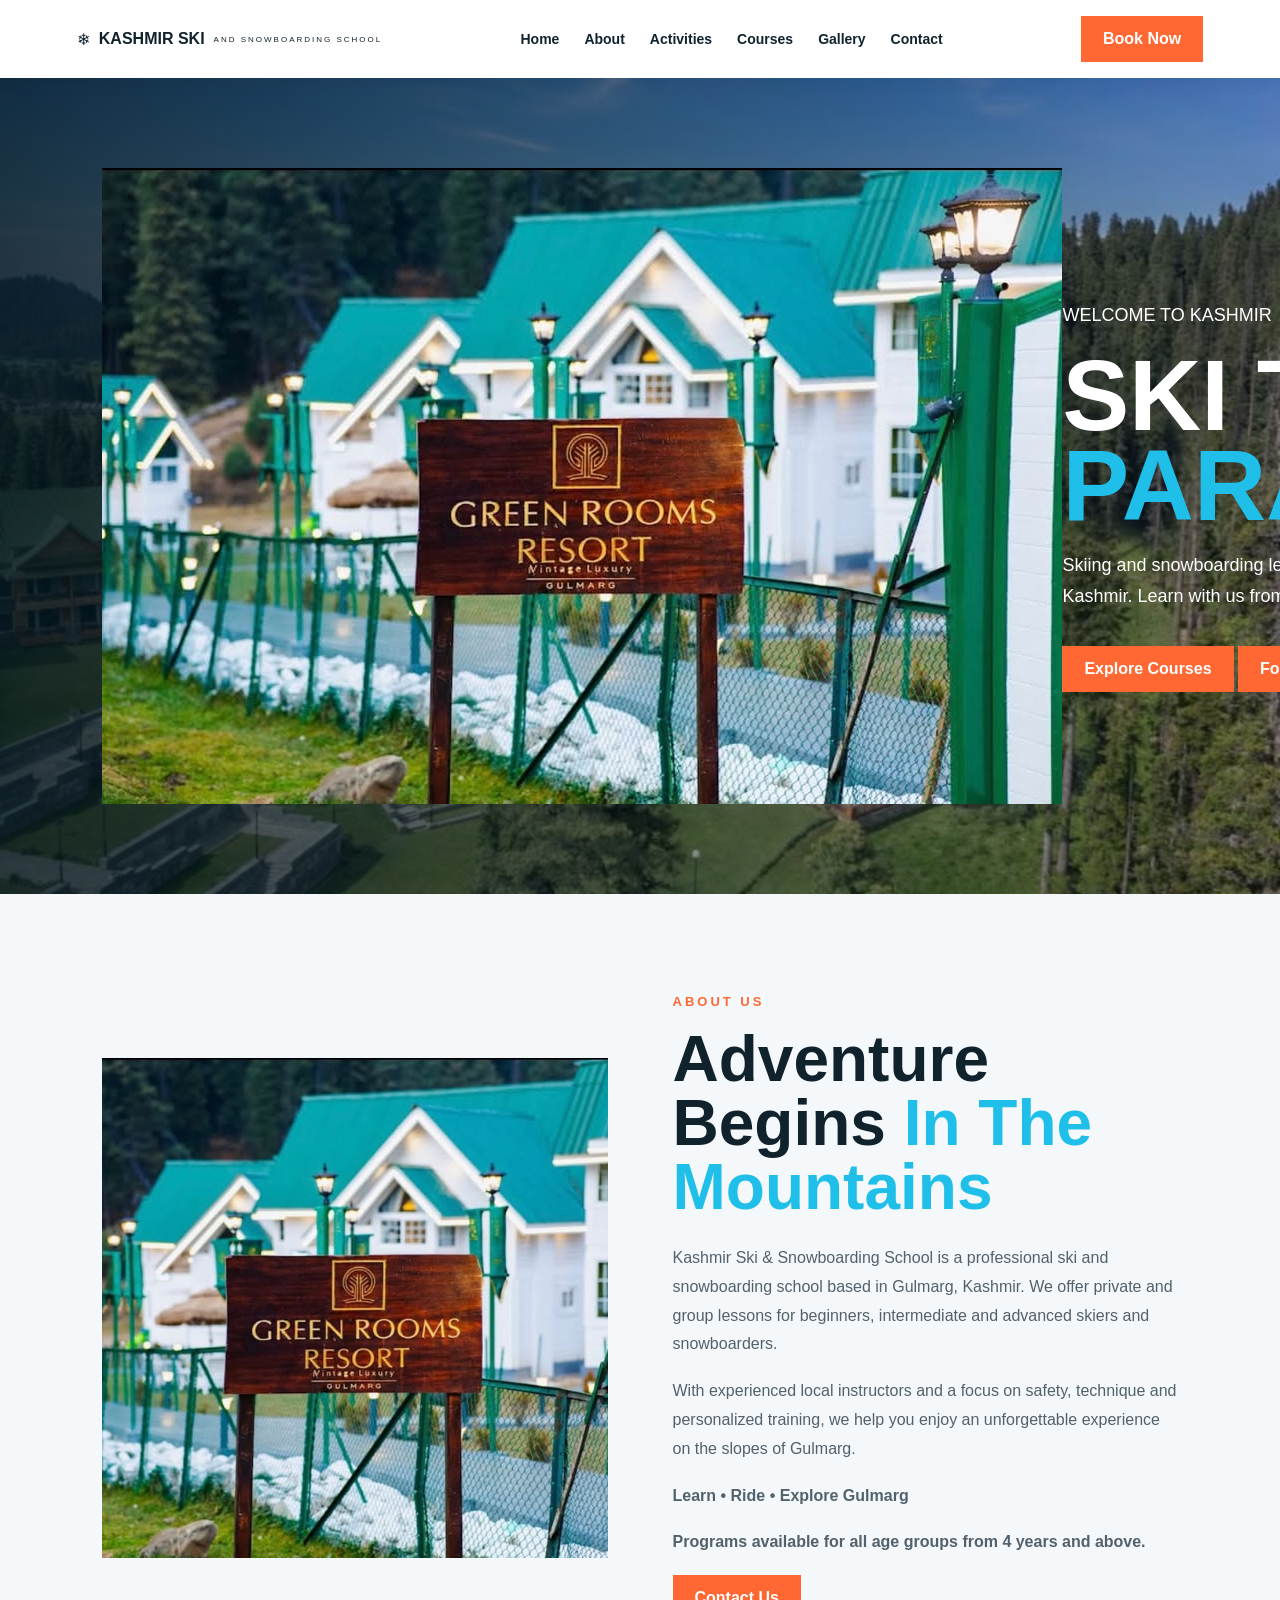
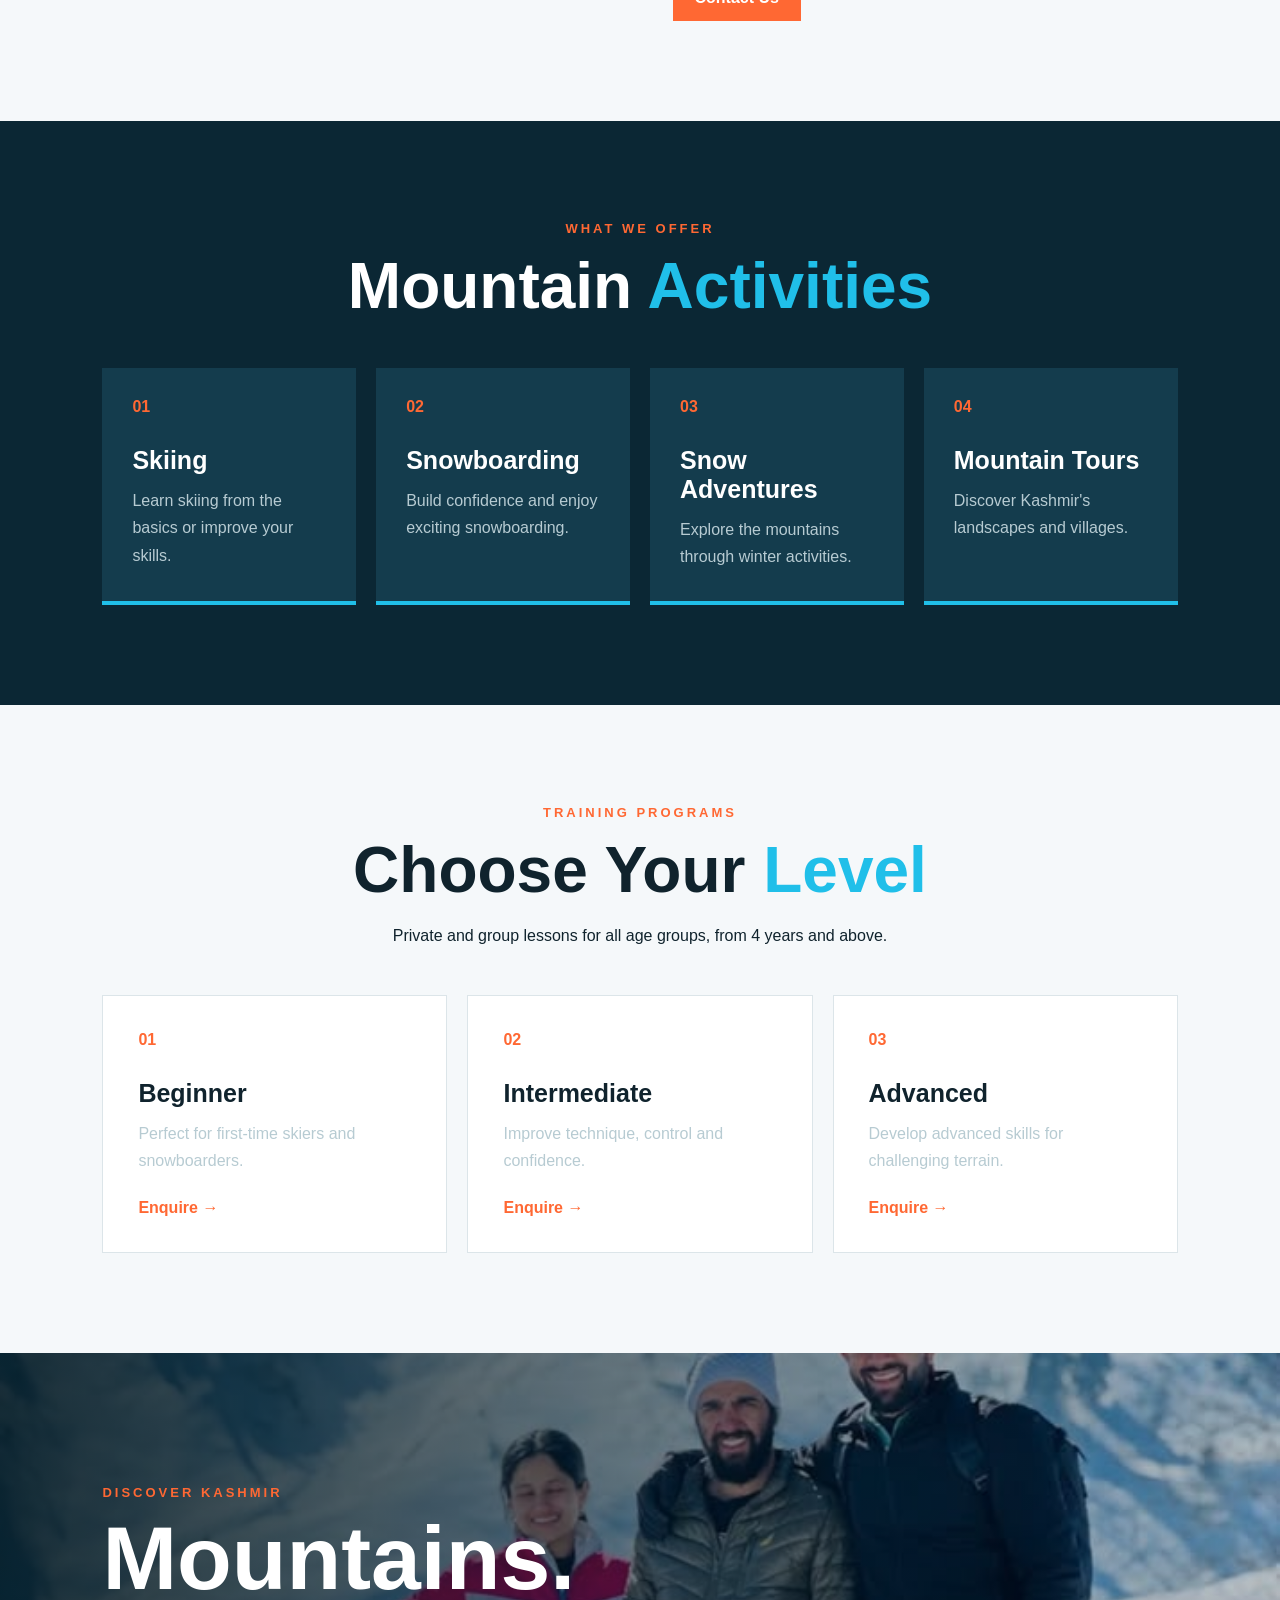
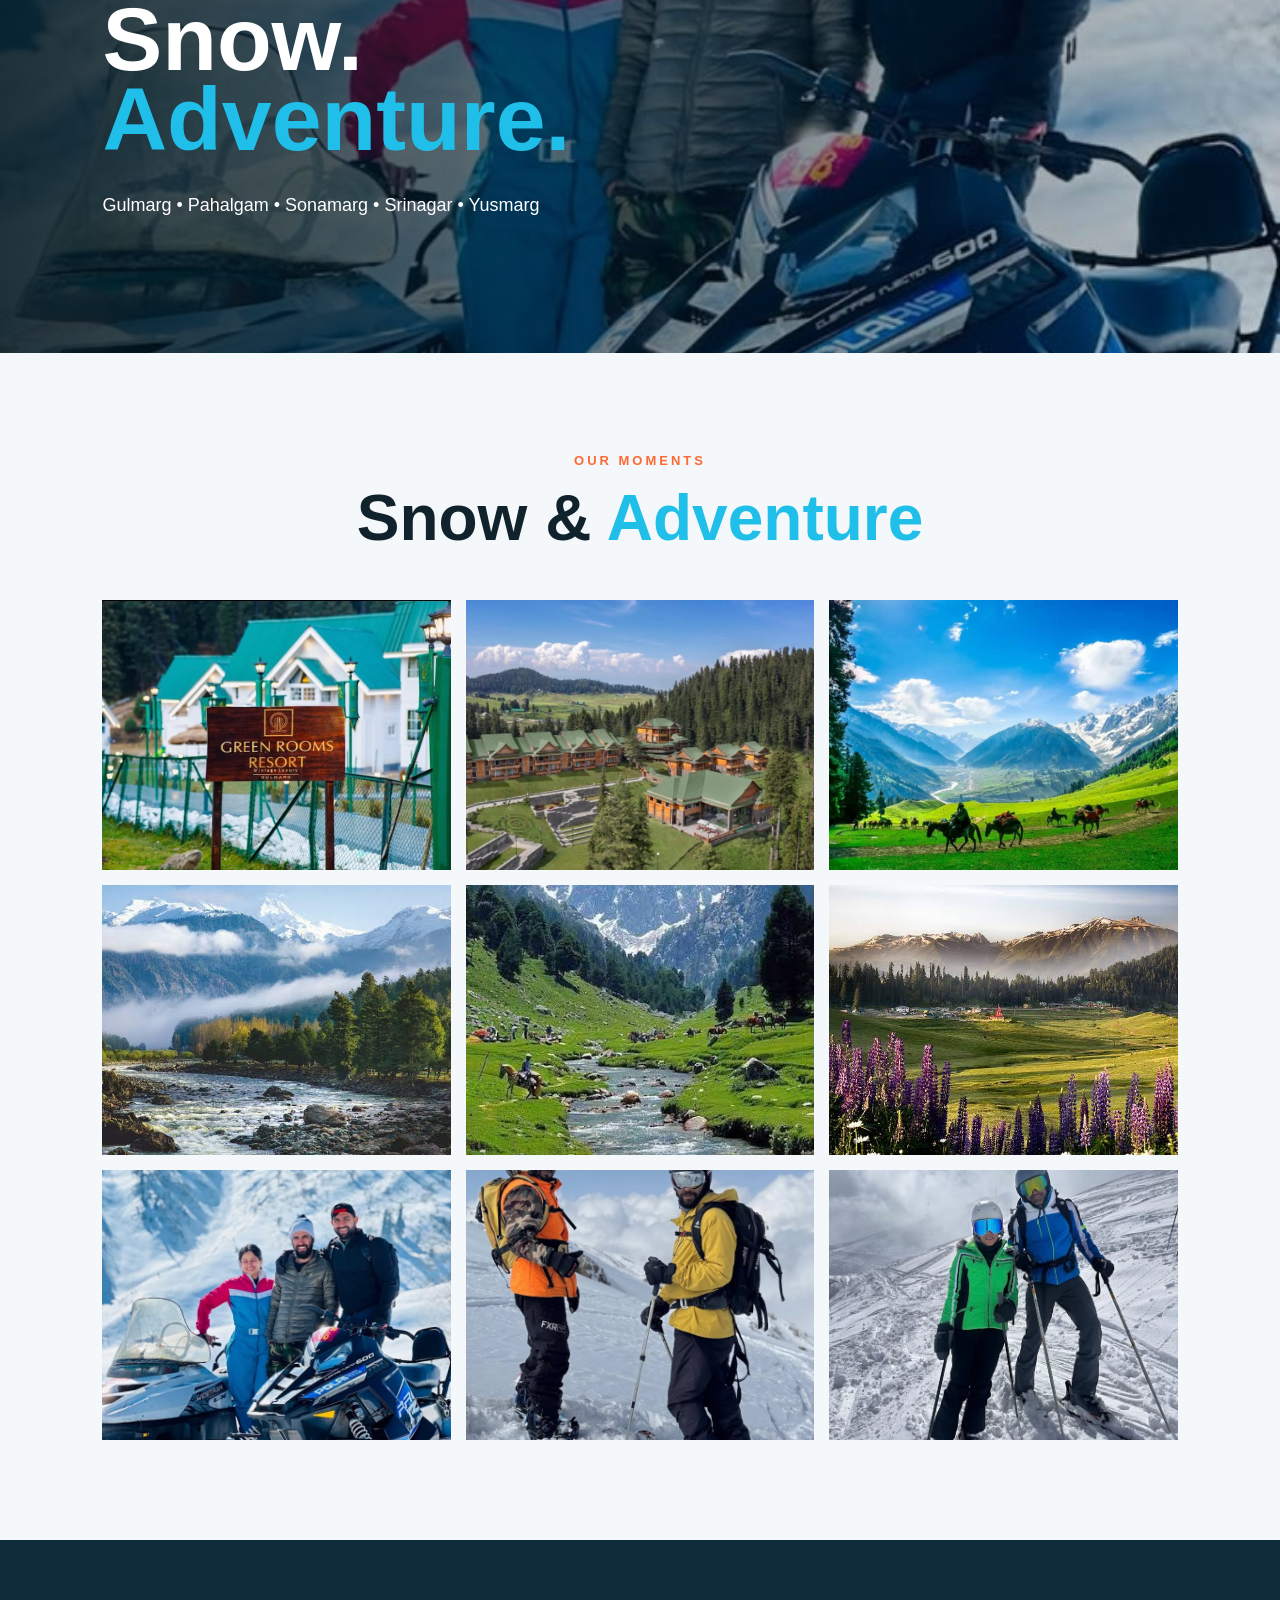
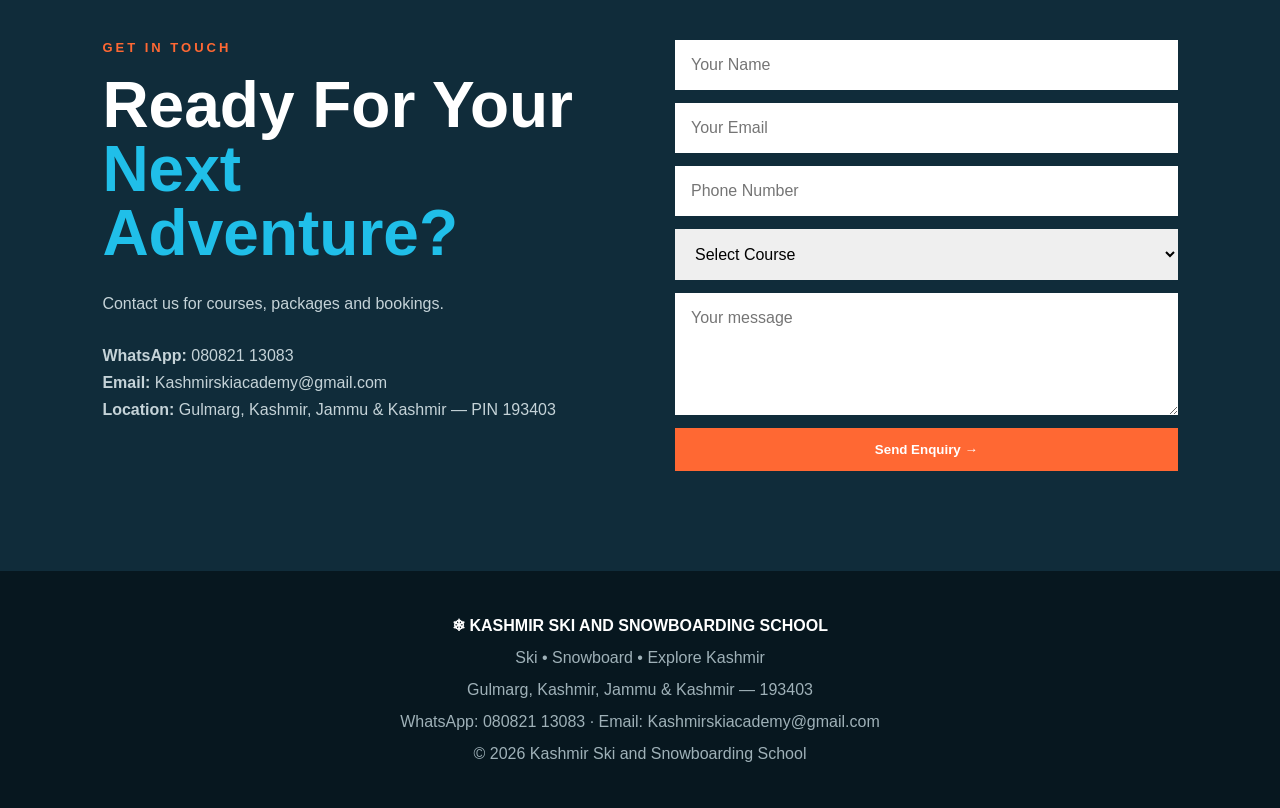
==== index.html @ 917b6346 "Update index.html" ====
<!doctype html><html><head>
<meta property="og:type" content="website">
<meta property="og:title" content="Kashmir Ski and Snowboarding School">
<meta property="og:description" content="Learn to ski and snowboard in beautiful Gulmarg, Kashmir!">
<meta property="og:url" content="https://hashimmuzafar70-blip.github.io/kashmir-ski-and-snowboard-school/">
<meta property="og:image" content="https://hashimmuzafar70-blip.github.io/kashmir-ski-and-snowboard-school/assets/logo.png">
<meta name="twitter:card" content="summary_large_image"><meta charset="utf-8"><meta name="viewport" content="width=device-width,initial-scale=1"><title>Kashmir Ski and Snowboarding School</title><link rel="stylesheet" href="style.css"></head><body><header><div class="logo">❄ <b>KASHMIR SKI</b><small>AND SNOWBOARDING SCHOOL</small></div><nav><a href="#home">Home</a><a href="#about">About</a><a href="#activities">Activities</a><a href="#courses">Courses</a><a href="#gallery">Gallery</a><a href="#contact">Contact</a></nav><a class="btn" href="#contact">Book Now</a></header>
<section id="home" class="hero video-hero">
  <video class="hero-video"
         autoplay muted loop playsinline
         poster="assets/gallery-1.png"
         aria-hidden="true">
    <source src="assets/ski-background.mp4" type="video/mp4">
  </video>

  <div class="hero-overlay"></div>

  <div class="hero-content">
    <p>WELCOME TO KASHMIR</p>
    <h1>SKI THE <span>PARADISE</span></h1>
    <p>
      Skiing and snowboarding lessons in beautiful Gulmarg,
      Kashmir. Learn with us from age 4 and above.
    </p>

    <a class="btn" href="#courses">Explore Courses</a>

    <a class="btn instagram-btn"
       href="https://www.instagram.com/kashmir_ski_snowboading_school/"
       target="_blank"
       rel="noopener noreferrer">
      Follow Us on Instagram
    </a>
  </div>
</section>
<section id="about" class="split"><img src="assets/gallery-1.png"><div><p class="eyebrow">ABOUT US</p><h2>Adventure Begins <span>In The Mountains</span></h2><p>Kashmir Ski & Snowboarding School is a professional ski and snowboarding school based in Gulmarg, Kashmir. We offer private and group lessons for beginners, intermediate and advanced skiers and snowboarders.</p><p>With experienced local instructors and a focus on safety, technique and personalized training, we help you enjoy an unforgettable experience on the slopes of Gulmarg.</p><p><strong>Learn • Ride • Explore Gulmarg</strong></p><p><strong>Programs available for all age groups from 4 years and above.</strong></p><a class="btn" href="#contact">Contact Us</a></div></section><section id="activities" class="dark"><div class="heading"><p class="eyebrow">WHAT WE OFFER</p><h2>Mountain <span>Activities</span></h2></div><div class="cards"><article><b>01</b><h3>Skiing</h3><p>Learn skiing from the basics or improve your skills.</p></article><article><b>02</b><h3>Snowboarding</h3><p>Build confidence and enjoy exciting snowboarding.</p></article><article><b>03</b><h3>Snow Adventures</h3><p>Explore the mountains through winter activities.</p></article><article><b>04</b><h3>Mountain Tours</h3><p>Discover Kashmir's landscapes and villages.</p></article></div></section><section id="courses"><div class="heading"><p class="eyebrow">TRAINING PROGRAMS</p><h2>Choose Your <span>Level</span></h2><p>Private and group lessons for all age groups, from 4 years and above.</p></div><div class="courses"><article><b>01</b><h3>Beginner</h3><p>Perfect for first-time skiers and snowboarders.</p><a href="#contact">Enquire →</a></article><article><b>02</b><h3>Intermediate</h3><p>Improve technique, control and confidence.</p><a href="#contact">Enquire →</a></article><article><b>03</b><h3>Advanced</h3><p>Develop advanced skills for challenging terrain.</p><a href="#contact">Enquire →</a></article></div></section><section class="dest"><div><p class="eyebrow">DISCOVER KASHMIR</p><h2>Mountains.<br>Snow.<br><span>Adventure.</span></h2><p>Gulmarg • Pahalgam • Sonamarg • Srinagar • Yusmarg</p></div></section><section id="gallery"><div class="heading"><p class="eyebrow">OUR MOMENTS</p><h2>Snow & <span>Adventure</span></h2></div><div class="gallery"><img src="assets/gallery-1.png" alt="Kashmir skiing and snowboarding"><img src="assets/gallery-2.png" alt="Kashmir skiing and snowboarding"><img src="assets/gallery-3.png" alt="Kashmir skiing and snowboarding"><img src="assets/gallery-4.png" alt="Kashmir skiing and snowboarding"><img src="assets/gallery-5.png" alt="Kashmir skiing and snowboarding"><img src="assets/gallery-6.png" alt="Kashmir skiing and snowboarding"><img src="assets/gallery-7.png" alt="Kashmir skiing and snowboarding"><img src="assets/gallery-8.png" alt="Kashmir skiing and snowboarding"><img src="assets/gallery-9.png" alt="Kashmir skiing and snowboarding"></div></section><section id="contact" class="contact"><div><p class="eyebrow">GET IN TOUCH</p><h2>Ready For Your <span>Next Adventure?</span></h2><p>Contact us for courses, packages and bookings.</p><p><strong>WhatsApp:</strong> 080821 13083<br><strong>Email:</strong> Kashmirskiacademy@gmail.com<br><strong>Location:</strong> Gulmarg, Kashmir, Jammu & Kashmir — PIN 193403</p></div><form id="form"><input required placeholder="Your Name"><input required type="email" placeholder="Your Email"><input placeholder="Phone Number"><select><option>Select Course</option><option>Beginner Skiing</option><option>Intermediate Skiing</option><option>Advanced Skiing</option><option>Snowboarding</option></select><textarea rows="5" placeholder="Your message"></textarea><button>Send Enquiry →</button></form></section><footer><b>❄ KASHMIR SKI AND SNOWBOARDING SCHOOL</b><p>Ski • Snowboard • Explore Kashmir</p><p>Gulmarg, Kashmir, Jammu & Kashmir — 193403</p><p>WhatsApp: 080821 13083 · Email: Kashmirskiacademy@gmail.com</p><p>© 2026 Kashmir Ski and Snowboarding School</p></footer><script src="script.js"></script></body></html>
---- style.css ----
*{box-sizing:border-box;margin:0;padding:0}html{scroll-behavior:smooth}body{font-family:Arial,sans-serif;color:#10232d;background:#f5f8fa}a{text-decoration:none;color:inherit}header{height:78px;background:#fff;display:flex;align-items:center;justify-content:space-between;padding:0 6%;position:sticky;top:0;z-index:10;box-shadow:0 2px 18px #0001}.logo{display:flex;gap:9px;align-items:center}.logo small{display:block;font-size:8px;letter-spacing:2px}.logo b{display:block}nav{display:flex;gap:25px;font-weight:bold;font-size:14px}.btn,button{background:#ff6833;color:#fff;padding:14px 22px;font-weight:bold;border:0;display:inline-block}.hero{min-height:650px;padding:90px 8%;display:flex;align-items:center;color:#fff;background:linear-gradient(90deg,#00151dcc,#00151d33),url('assets/gallery-2.png') center/cover}.hero div{max-width:700px}.hero p{font-size:18px;line-height:1.7;margin:20px 0}.hero h1{font-size:clamp(55px,8vw,100px);line-height:.9}.hero h1 span,h2 span{color:#20bfe9}.hero .btn{margin-top:15px}.split{padding:100px 8%;display:grid;grid-template-columns:1fr 1fr;gap:65px;align-items:center}.split img{width:100%;height:500px;object-fit:cover}.eyebrow{color:#ff6833;font-weight:bold;letter-spacing:3px;font-size:13px;margin-bottom:18px}.split h2,.heading h2{font-size:clamp(40px,5vw,65px);line-height:1;margin-bottom:25px}.split p:not(.eyebrow){line-height:1.8;color:#52616b;margin:18px 0}.dark{background:#0b2734;color:#fff;padding:100px 8%}.heading{text-align:center;margin-bottom:50px}.cards,.courses{display:grid;grid-template-columns:repeat(4,1fr);gap:20px}.cards article{background:#143c4d;padding:30px;min-height:220px;border-bottom:4px solid #20bfe9}.cards b,.courses b{color:#ff6833}.cards h3,.courses h3{font-size:25px;margin:30px 0 12px}.cards p,.courses p{line-height:1.7;color:#b7cbd2}#courses,#gallery{padding:100px 8%}.courses{grid-template-columns:repeat(3,1fr)}.courses article{background:#fff;padding:35px;border:1px solid #dce5e9}.courses a{display:inline-block;margin-top:25px;color:#ff6833;font-weight:bold}.dest{min-height:600px;padding:90px 8%;display:flex;align-items:center;color:#fff;background:linear-gradient(90deg,#00151ddd,#00151d33),url('assets/gallery-7.png') center/cover}.dest h2{font-size:clamp(50px,7vw,90px);line-height:.9;margin-bottom:30px}.dest p:not(.eyebrow){font-size:18px;line-height:1.7}.gallery{display:grid;grid-template-columns:repeat(3,1fr);gap:15px}.gallery img{width:100%;height:270px;object-fit:cover;transition:.25s}.gallery img:hover{transform:scale(1.03)}.contact{padding:100px 8%;background:#102c3a;color:#fff;display:grid;grid-template-columns:1fr 1fr;gap:70px}.contact h2{font-size:clamp(40px,5vw,65px);line-height:1}.contact p:not(.eyebrow){margin-top:25px;line-height:1.7;color:#c5d3d8}.contact form{display:flex;flex-direction:column;gap:13px}.contact input,.contact select,.contact textarea{padding:16px;border:0;font:inherit}.contact button{cursor:pointer}footer{text-align:center;background:#07171f;color:#fff;padding:45px 8%}footer p{color:#9fb1b8;margin-top:14px}@media(max-width:900px){nav{display:none}.split,.contact{grid-template-columns:1fr}.cards{grid-template-columns:repeat(2,1fr)}.gallery{grid-template-columns:repeat(2,1fr)}}@media(max-width:600px){.cards,.courses,.gallery{grid-template-columns:1fr}.book-btn{display:none}.hero{min-height:570px}}
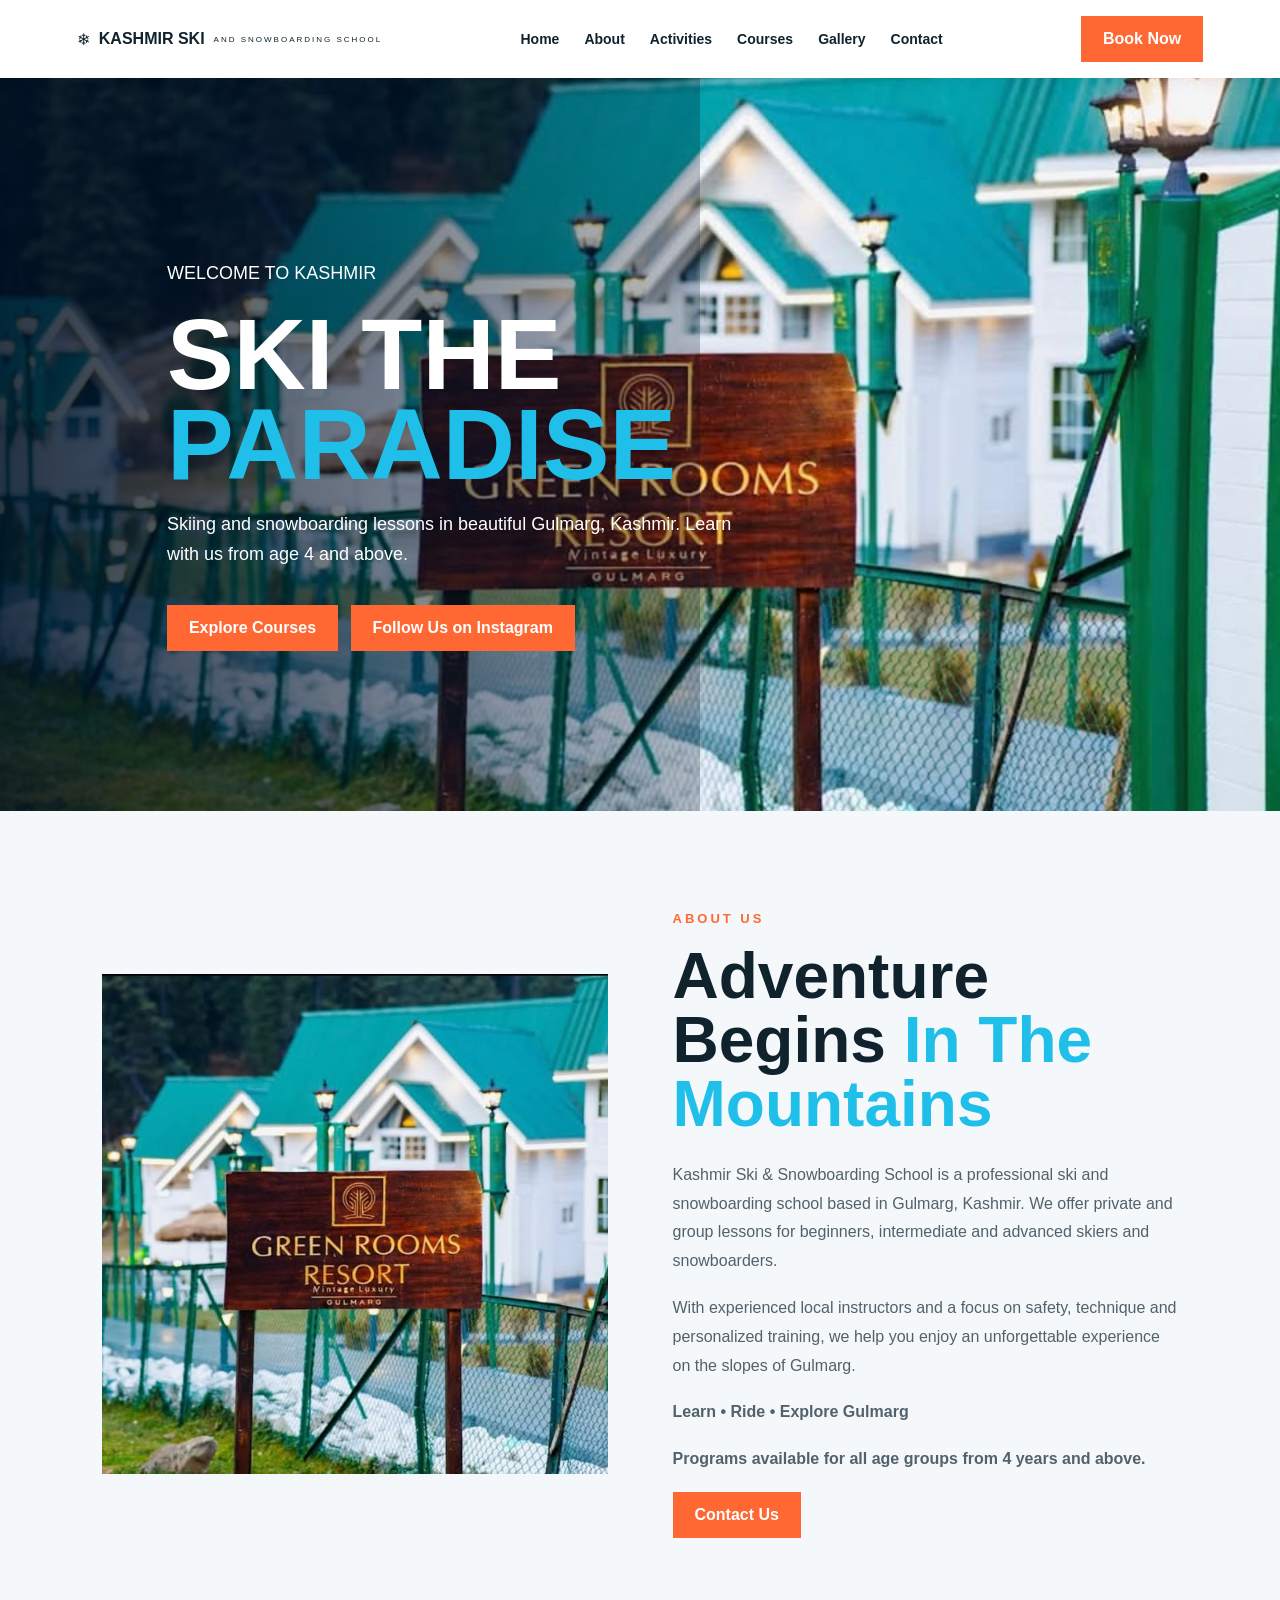
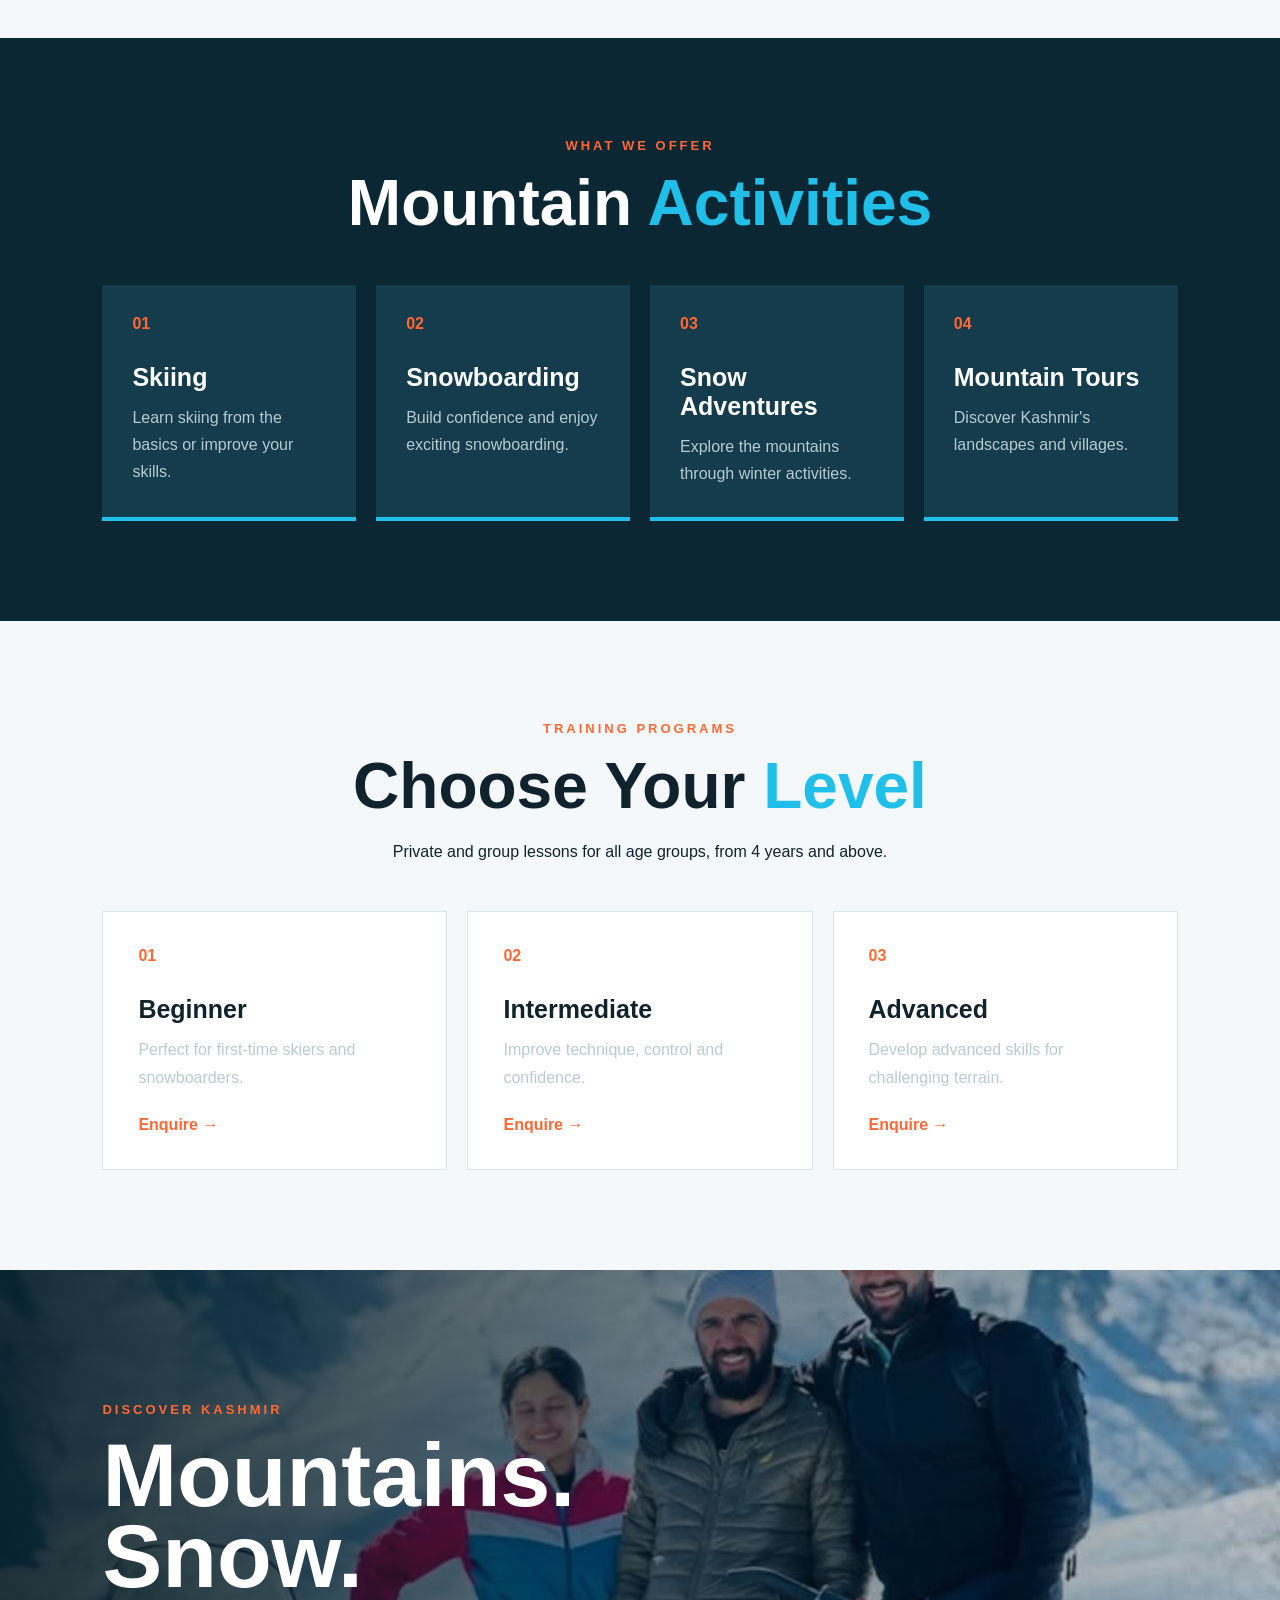
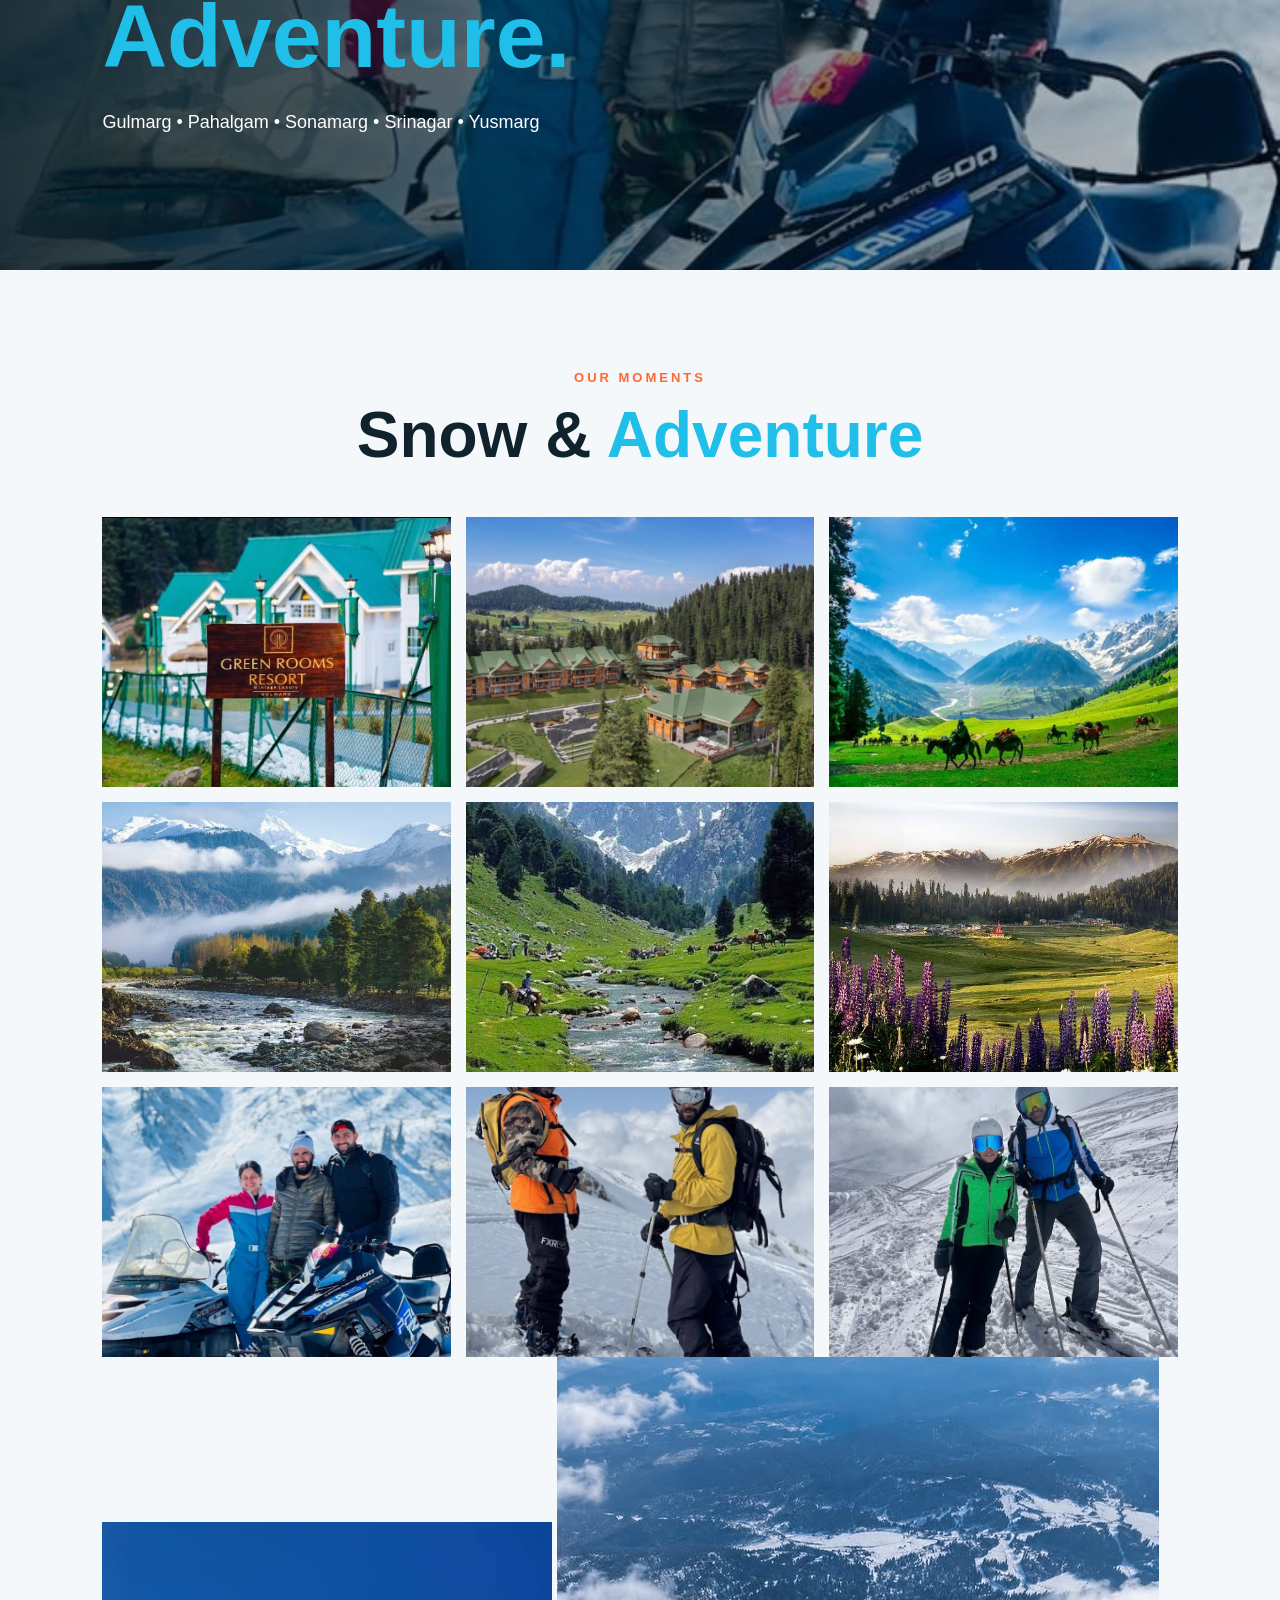
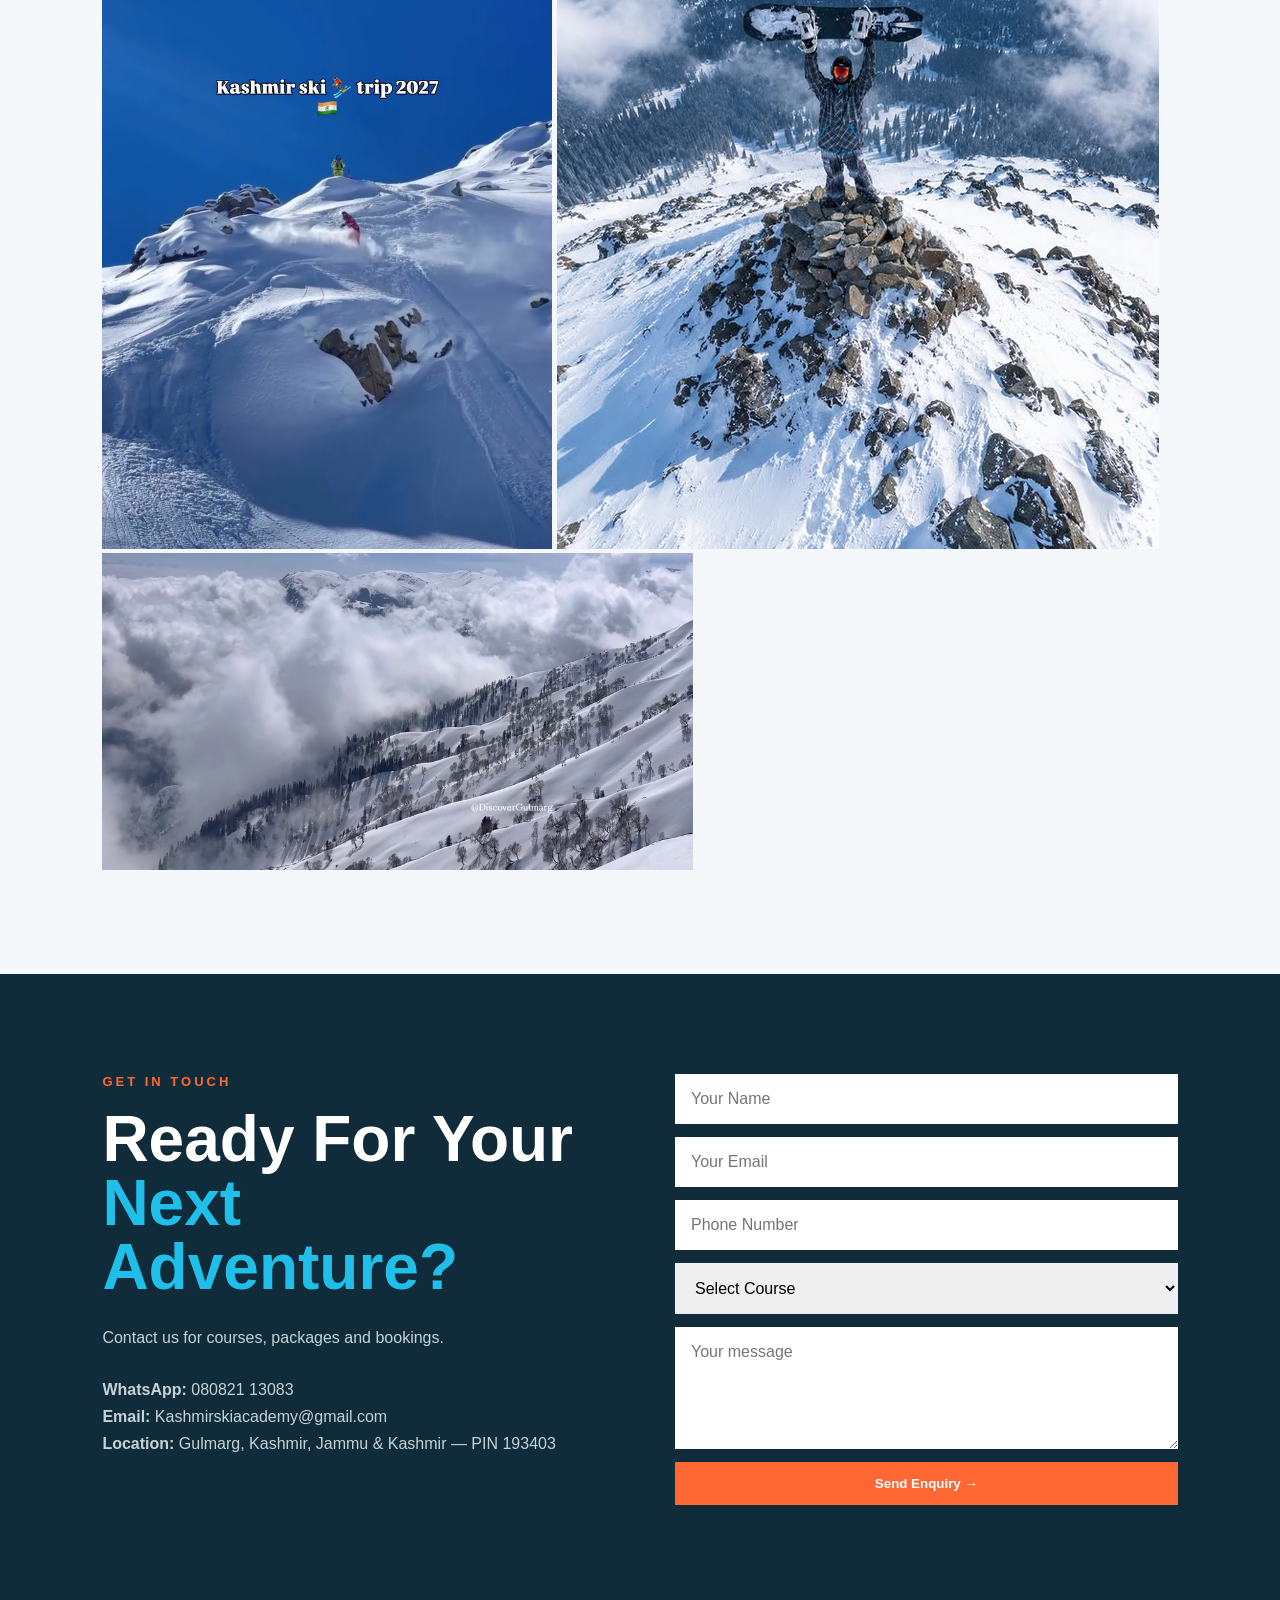
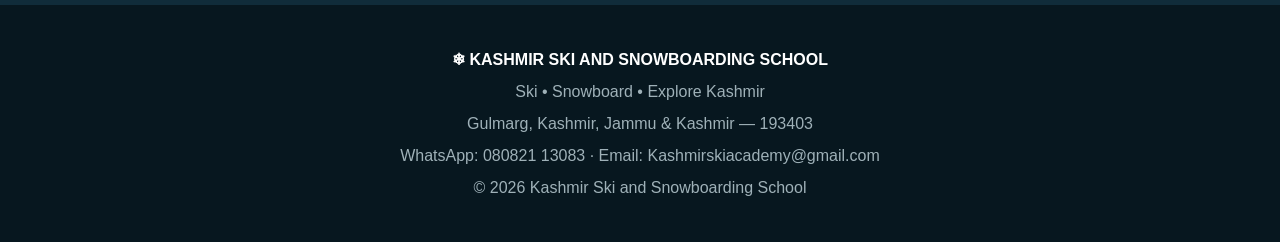
==== commit c37c2f45: "Update index.html" ====
--- a/index.html
+++ b/index.html
@@ -33,4 +33,8 @@
     </a>
   </div>
 </section>
-<section id="about" class="split"><img src="assets/gallery-1.png"><div><p class="eyebrow">ABOUT US</p><h2>Adventure Begins <span>In The Mountains</span></h2><p>Kashmir Ski & Snowboarding School is a professional ski and snowboarding school based in Gulmarg, Kashmir. We offer private and group lessons for beginners, intermediate and advanced skiers and snowboarders.</p><p>With experienced local instructors and a focus on safety, technique and personalized training, we help you enjoy an unforgettable experience on the slopes of Gulmarg.</p><p><strong>Learn • Ride • Explore Gulmarg</strong></p><p><strong>Programs available for all age groups from 4 years and above.</strong></p><a class="btn" href="#contact">Contact Us</a></div></section><section id="activities" class="dark"><div class="heading"><p class="eyebrow">WHAT WE OFFER</p><h2>Mountain <span>Activities</span></h2></div><div class="cards"><article><b>01</b><h3>Skiing</h3><p>Learn skiing from the basics or improve your skills.</p></article><article><b>02</b><h3>Snowboarding</h3><p>Build confidence and enjoy exciting snowboarding.</p></article><article><b>03</b><h3>Snow Adventures</h3><p>Explore the mountains through winter activities.</p></article><article><b>04</b><h3>Mountain Tours</h3><p>Discover Kashmir's landscapes and villages.</p></article></div></section><section id="courses"><div class="heading"><p class="eyebrow">TRAINING PROGRAMS</p><h2>Choose Your <span>Level</span></h2><p>Private and group lessons for all age groups, from 4 years and above.</p></div><div class="courses"><article><b>01</b><h3>Beginner</h3><p>Perfect for first-time skiers and snowboarders.</p><a href="#contact">Enquire →</a></article><article><b>02</b><h3>Intermediate</h3><p>Improve technique, control and confidence.</p><a href="#contact">Enquire →</a></article><article><b>03</b><h3>Advanced</h3><p>Develop advanced skills for challenging terrain.</p><a href="#contact">Enquire →</a></article></div></section><section class="dest"><div><p class="eyebrow">DISCOVER KASHMIR</p><h2>Mountains.<br>Snow.<br><span>Adventure.</span></h2><p>Gulmarg • Pahalgam • Sonamarg • Srinagar • Yusmarg</p></div></section><section id="gallery"><div class="heading"><p class="eyebrow">OUR MOMENTS</p><h2>Snow & <span>Adventure</span></h2></div><div class="gallery"><img src="assets/gallery-1.png" alt="Kashmir skiing and snowboarding"><img src="assets/gallery-2.png" alt="Kashmir skiing and snowboarding"><img src="assets/gallery-3.png" alt="Kashmir skiing and snowboarding"><img src="assets/gallery-4.png" alt="Kashmir skiing and snowboarding"><img src="assets/gallery-5.png" alt="Kashmir skiing and snowboarding"><img src="assets/gallery-6.png" alt="Kashmir skiing and snowboarding"><img src="assets/gallery-7.png" alt="Kashmir skiing and snowboarding"><img src="assets/gallery-8.png" alt="Kashmir skiing and snowboarding"><img src="assets/gallery-9.png" alt="Kashmir skiing and snowboarding"></div></section><section id="contact" class="contact"><div><p class="eyebrow">GET IN TOUCH</p><h2>Ready For Your <span>Next Adventure?</span></h2><p>Contact us for courses, packages and bookings.</p><p><strong>WhatsApp:</strong> 080821 13083<br><strong>Email:</strong> Kashmirskiacademy@gmail.com<br><strong>Location:</strong> Gulmarg, Kashmir, Jammu & Kashmir — PIN 193403</p></div><form id="form"><input required placeholder="Your Name"><input required type="email" placeholder="Your Email"><input placeholder="Phone Number"><select><option>Select Course</option><option>Beginner Skiing</option><option>Intermediate Skiing</option><option>Advanced Skiing</option><option>Snowboarding</option></select><textarea rows="5" placeholder="Your message"></textarea><button>Send Enquiry →</button></form></section><footer><b>❄ KASHMIR SKI AND SNOWBOARDING SCHOOL</b><p>Ski • Snowboard • Explore Kashmir</p><p>Gulmarg, Kashmir, Jammu & Kashmir — 193403</p><p>WhatsApp: 080821 13083 · Email: Kashmirskiacademy@gmail.com</p><p>© 2026 Kashmir Ski and Snowboarding School</p></footer><script src="script.js"></script></body></html>
+<section id="about" class="split"><img src="assets/gallery-1.png"><div><p class="eyebrow">ABOUT US</p><h2>Adventure Begins <span>In The Mountains</span></h2><p>Kashmir Ski & Snowboarding School is a professional ski and snowboarding school based in Gulmarg, Kashmir. We offer private and group lessons for beginners, intermediate and advanced skiers and snowboarders.</p><p>With experienced local instructors and a focus on safety, technique and personalized training, we help you enjoy an unforgettable experience on the slopes of Gulmarg.</p><p><strong>Learn • Ride • Explore Gulmarg</strong></p><p><strong>Programs available for all age groups from 4 years and above.</strong></p><a class="btn" href="#contact">Contact Us</a></div></section><section id="activities" class="dark"><div class="heading"><p class="eyebrow">WHAT WE OFFER</p><h2>Mountain <span>Activities</span></h2></div><div class="cards"><article><b>01</b><h3>Skiing</h3><p>Learn skiing from the basics or improve your skills.</p></article><article><b>02</b><h3>Snowboarding</h3><p>Build confidence and enjoy exciting snowboarding.</p></article><article><b>03</b><h3>Snow Adventures</h3><p>Explore the mountains through winter activities.</p></article><article><b>04</b><h3>Mountain Tours</h3><p>Discover Kashmir's landscapes and villages.</p></article></div></section><section id="courses"><div class="heading"><p class="eyebrow">TRAINING PROGRAMS</p><h2>Choose Your <span>Level</span></h2><p>Private and group lessons for all age groups, from 4 years and above.</p></div><div class="courses"><article><b>01</b><h3>Beginner</h3><p>Perfect for first-time skiers and snowboarders.</p><a href="#contact">Enquire →</a></article><article><b>02</b><h3>Intermediate</h3><p>Improve technique, control and confidence.</p><a href="#contact">Enquire →</a></article><article><b>03</b><h3>Advanced</h3><p>Develop advanced skills for challenging terrain.</p><a href="#contact">Enquire →</a></article></div></section><section class="dest"><div><p class="eyebrow">DISCOVER KASHMIR</p><h2>Mountains.<br>Snow.<br><span>Adventure.</span></h2><p>Gulmarg • Pahalgam • Sonamarg • Srinagar • Yusmarg</p></div></section><section id="gallery"><div class="heading"><p class="eyebrow">OUR MOMENTS</p><h2>Snow & <span>Adventure</span></h2></div><div class="gallery"><img src="assets/gallery-1.png" alt="Kashmir skiing and snowboarding"><img src="assets/gallery-2.png" alt="Kashmir skiing and snowboarding"><img src="assets/gallery-3.png" alt="Kashmir skiing and snowboarding"><img src="assets/gallery-4.png" alt="Kashmir skiing and snowboarding"><img src="assets/gallery-5.png" alt="Kashmir skiing and snowboarding"><img src="assets/gallery-6.png" alt="Kashmir skiing and snowboarding"><img src="assets/gallery-7.png" alt="Kashmir skiing and snowboarding"><img src="assets/gallery-8.png" alt="Kashmir skiing and snowboarding"><img src="assets/gallery-9.png" alt="Kashmir skiing and snowboarding"></div>
+<img src="assets/skiing-action-1.png" alt="Skiing on a snowy mountain">
+<img src="assets/snowboarding-gulmarg.png" alt="Snowboarding in Gulmarg">
+<img src="assets/winter-mountains.png" alt="Snowy mountain landscape">
+</section><section id="contact" class="contact"><div><p class="eyebrow">GET IN TOUCH</p><h2>Ready For Your <span>Next Adventure?</span></h2><p>Contact us for courses, packages and bookings.</p><p><strong>WhatsApp:</strong> 080821 13083<br><strong>Email:</strong> Kashmirskiacademy@gmail.com<br><strong>Location:</strong> Gulmarg, Kashmir, Jammu & Kashmir — PIN 193403</p></div><form id="form"><input required placeholder="Your Name"><input required type="email" placeholder="Your Email"><input placeholder="Phone Number"><select><option>Select Course</option><option>Beginner Skiing</option><option>Intermediate Skiing</option><option>Advanced Skiing</option><option>Snowboarding</option></select><textarea rows="5" placeholder="Your message"></textarea><button>Send Enquiry →</button></form></section><footer><b>❄ KASHMIR SKI AND SNOWBOARDING SCHOOL</b><p>Ski • Snowboard • Explore Kashmir</p><p>Gulmarg, Kashmir, Jammu & Kashmir — 193403</p><p>WhatsApp: 080821 13083 · Email: Kashmirskiacademy@gmail.com</p><p>© 2026 Kashmir Ski and Snowboarding School</p></footer><script src="script.js"></script></body></html>
--- a/style.css
+++ b/style.css
@@ -1 +1,61 @@
 *{box-sizing:border-box;margin:0;padding:0}html{scroll-behavior:smooth}body{font-family:Arial,sans-serif;color:#10232d;background:#f5f8fa}a{text-decoration:none;color:inherit}header{height:78px;background:#fff;display:flex;align-items:center;justify-content:space-between;padding:0 6%;position:sticky;top:0;z-index:10;box-shadow:0 2px 18px #0001}.logo{display:flex;gap:9px;align-items:center}.logo small{display:block;font-size:8px;letter-spacing:2px}.logo b{display:block}nav{display:flex;gap:25px;font-weight:bold;font-size:14px}.btn,button{background:#ff6833;color:#fff;padding:14px 22px;font-weight:bold;border:0;display:inline-block}.hero{min-height:650px;padding:90px 8%;display:flex;align-items:center;color:#fff;background:linear-gradient(90deg,#00151dcc,#00151d33),url('assets/gallery-2.png') center/cover}.hero div{max-width:700px}.hero p{font-size:18px;line-height:1.7;margin:20px 0}.hero h1{font-size:clamp(55px,8vw,100px);line-height:.9}.hero h1 span,h2 span{color:#20bfe9}.hero .btn{margin-top:15px}.split{padding:100px 8%;display:grid;grid-template-columns:1fr 1fr;gap:65px;align-items:center}.split img{width:100%;height:500px;object-fit:cover}.eyebrow{color:#ff6833;font-weight:bold;letter-spacing:3px;font-size:13px;margin-bottom:18px}.split h2,.heading h2{font-size:clamp(40px,5vw,65px);line-height:1;margin-bottom:25px}.split p:not(.eyebrow){line-height:1.8;color:#52616b;margin:18px 0}.dark{background:#0b2734;color:#fff;padding:100px 8%}.heading{text-align:center;margin-bottom:50px}.cards,.courses{display:grid;grid-template-columns:repeat(4,1fr);gap:20px}.cards article{background:#143c4d;padding:30px;min-height:220px;border-bottom:4px solid #20bfe9}.cards b,.courses b{color:#ff6833}.cards h3,.courses h3{font-size:25px;margin:30px 0 12px}.cards p,.courses p{line-height:1.7;color:#b7cbd2}#courses,#gallery{padding:100px 8%}.courses{grid-template-columns:repeat(3,1fr)}.courses article{background:#fff;padding:35px;border:1px solid #dce5e9}.courses a{display:inline-block;margin-top:25px;color:#ff6833;font-weight:bold}.dest{min-height:600px;padding:90px 8%;display:flex;align-items:center;color:#fff;background:linear-gradient(90deg,#00151ddd,#00151d33),url('assets/gallery-7.png') center/cover}.dest h2{font-size:clamp(50px,7vw,90px);line-height:.9;margin-bottom:30px}.dest p:not(.eyebrow){font-size:18px;line-height:1.7}.gallery{display:grid;grid-template-columns:repeat(3,1fr);gap:15px}.gallery img{width:100%;height:270px;object-fit:cover;transition:.25s}.gallery img:hover{transform:scale(1.03)}.contact{padding:100px 8%;background:#102c3a;color:#fff;display:grid;grid-template-columns:1fr 1fr;gap:70px}.contact h2{font-size:clamp(40px,5vw,65px);line-height:1}.contact p:not(.eyebrow){margin-top:25px;line-height:1.7;color:#c5d3d8}.contact form{display:flex;flex-direction:column;gap:13px}.contact input,.contact select,.contact textarea{padding:16px;border:0;font:inherit}.contact button{cursor:pointer}footer{text-align:center;background:#07171f;color:#fff;padding:45px 8%}footer p{color:#9fb1b8;margin-top:14px}@media(max-width:900px){nav{display:none}.split,.contact{grid-template-columns:1fr}.cards{grid-template-columns:repeat(2,1fr)}.gallery{grid-template-columns:repeat(2,1fr)}}@media(max-width:600px){.cards,.courses,.gallery{grid-template-columns:1fr}.book-btn{display:none}.hero{min-height:570px}}
+.video-hero {
+  position: relative;
+  isolation: isolate;
+  overflow: hidden;
+  min-height: 80vh;
+  display: flex;
+  align-items: center;
+}
+
+.hero-video {
+  position: absolute;
+  inset: 0;
+  width: 100%;
+  height: 100%;
+  object-fit: cover;
+  z-index: -2;
+}
+
+.hero-overlay {
+  position: absolute;
+  inset: 0;
+  background: linear-gradient(
+    90deg,
+    rgba(0, 15, 35, 0.82),
+    rgba(0, 15, 35, 0.25)
+  );
+  z-index: -1;
+}
+
+.hero-content {
+  position: relative;
+  width: 100%;
+  padding: 70px 6%;
+  color: white;
+}
+
+.hero-content h1,
+.hero-content p {
+  color: white;
+}
+
+.instagram-btn {
+  display: inline-block;
+  margin: 12px 0 0 8px;
+}
+
+@media (max-width: 600px) {
+  .video-hero {
+    min-height: 70vh;
+  }
+
+  .hero-content {
+    padding: 45px 6%;
+  }
+
+  .instagram-btn {
+    margin-left: 0;
+  }
+}
+
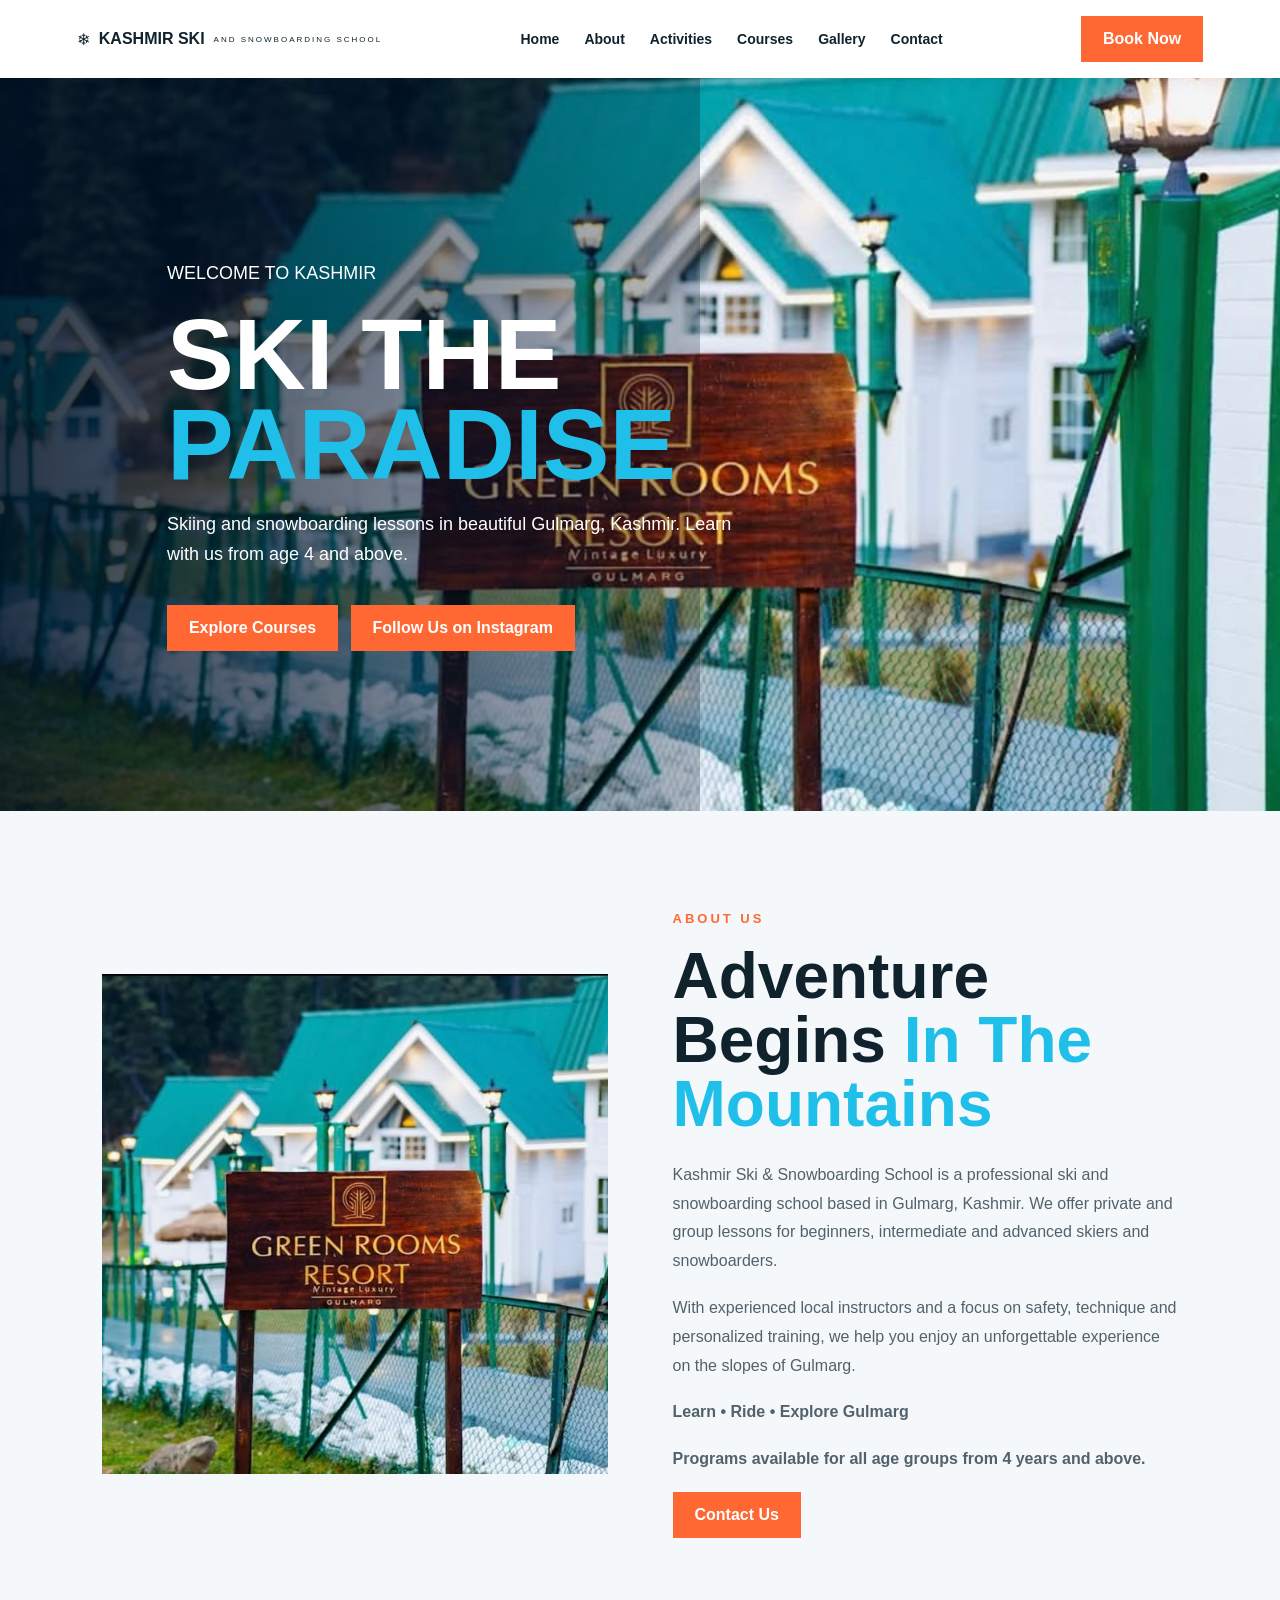
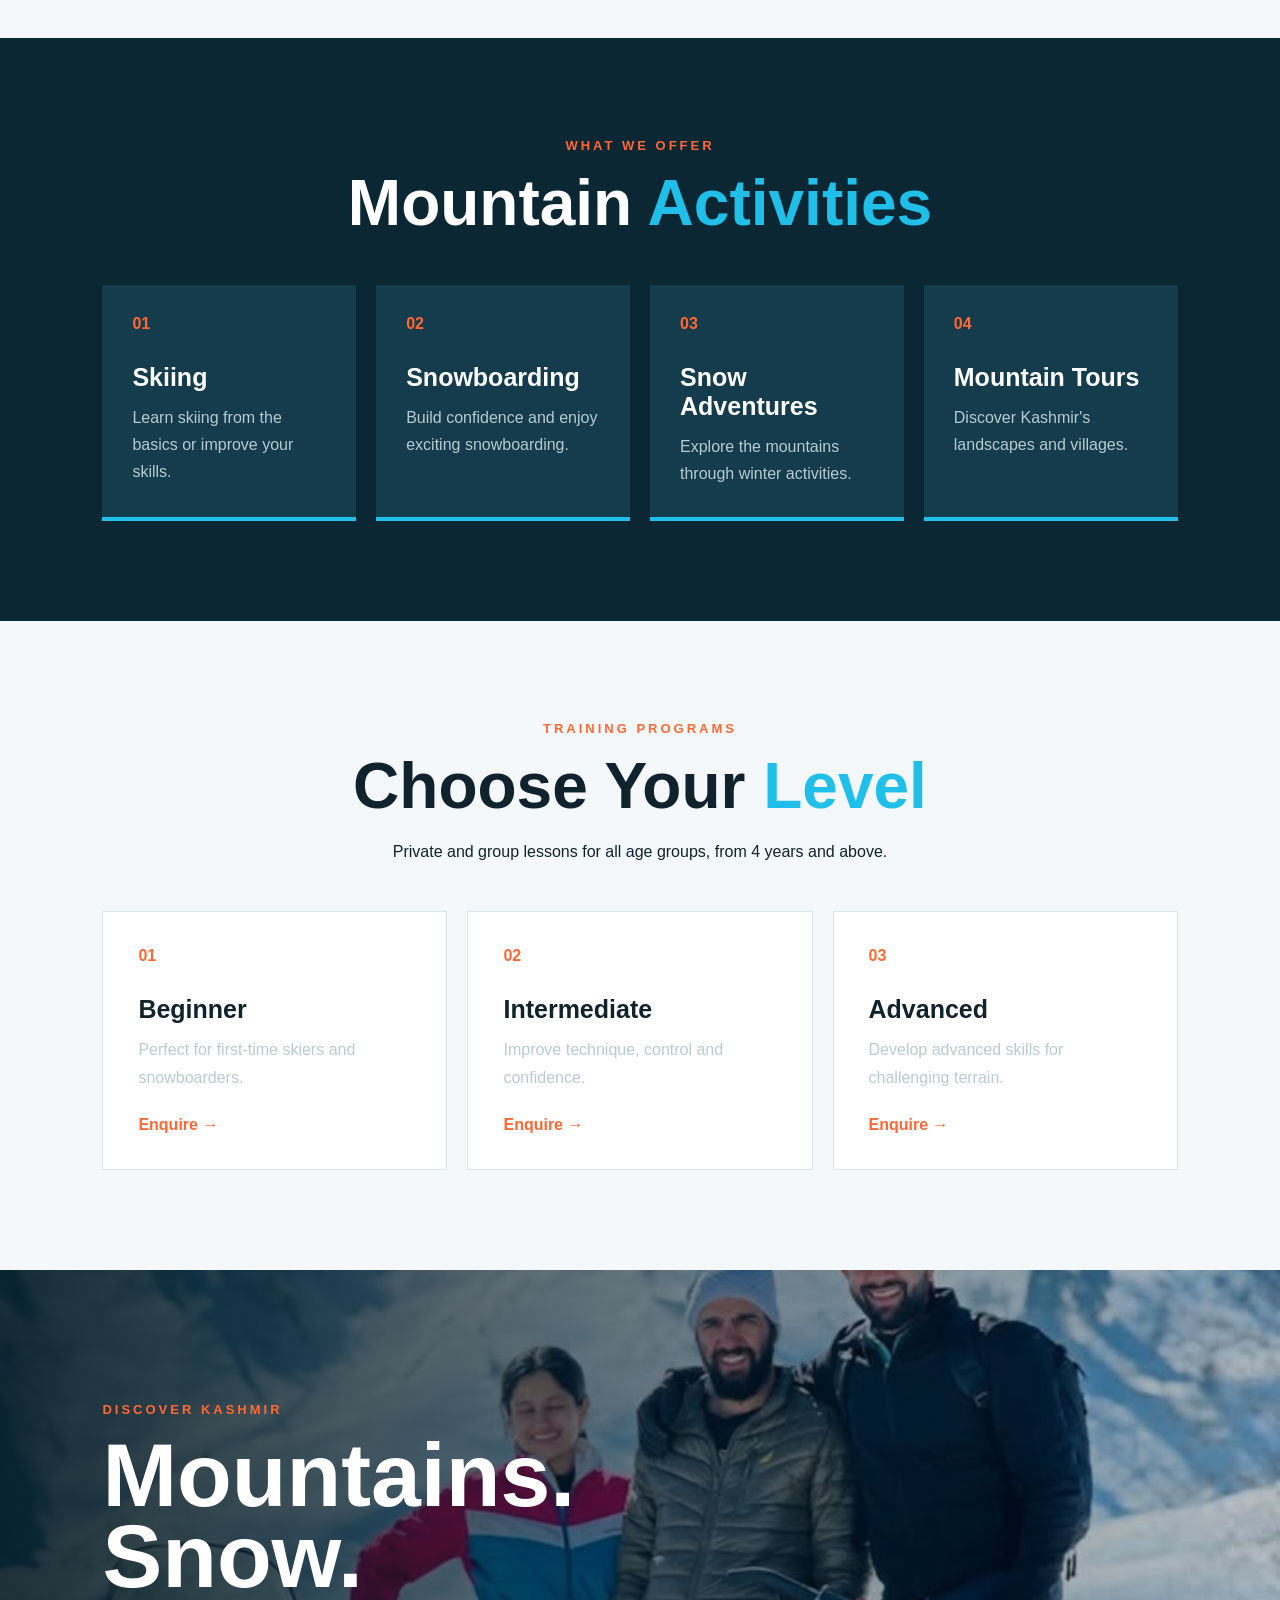
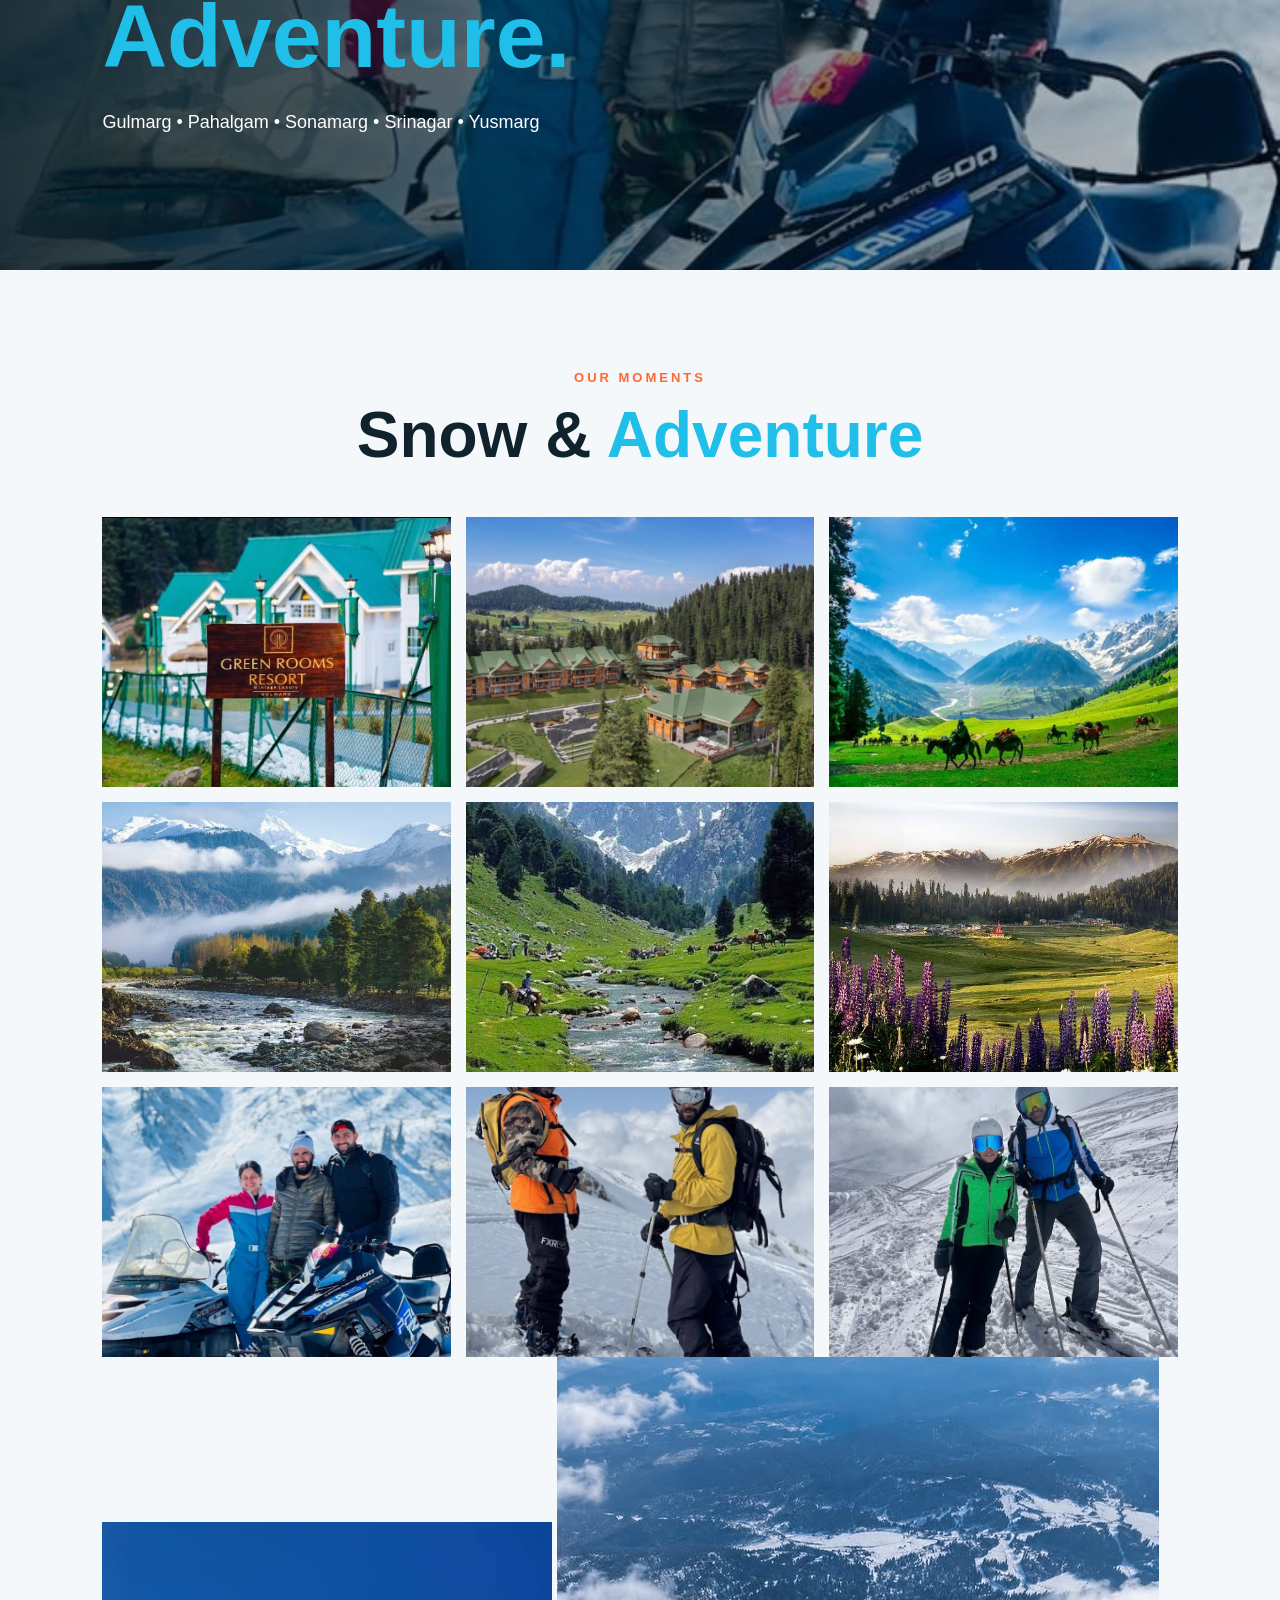
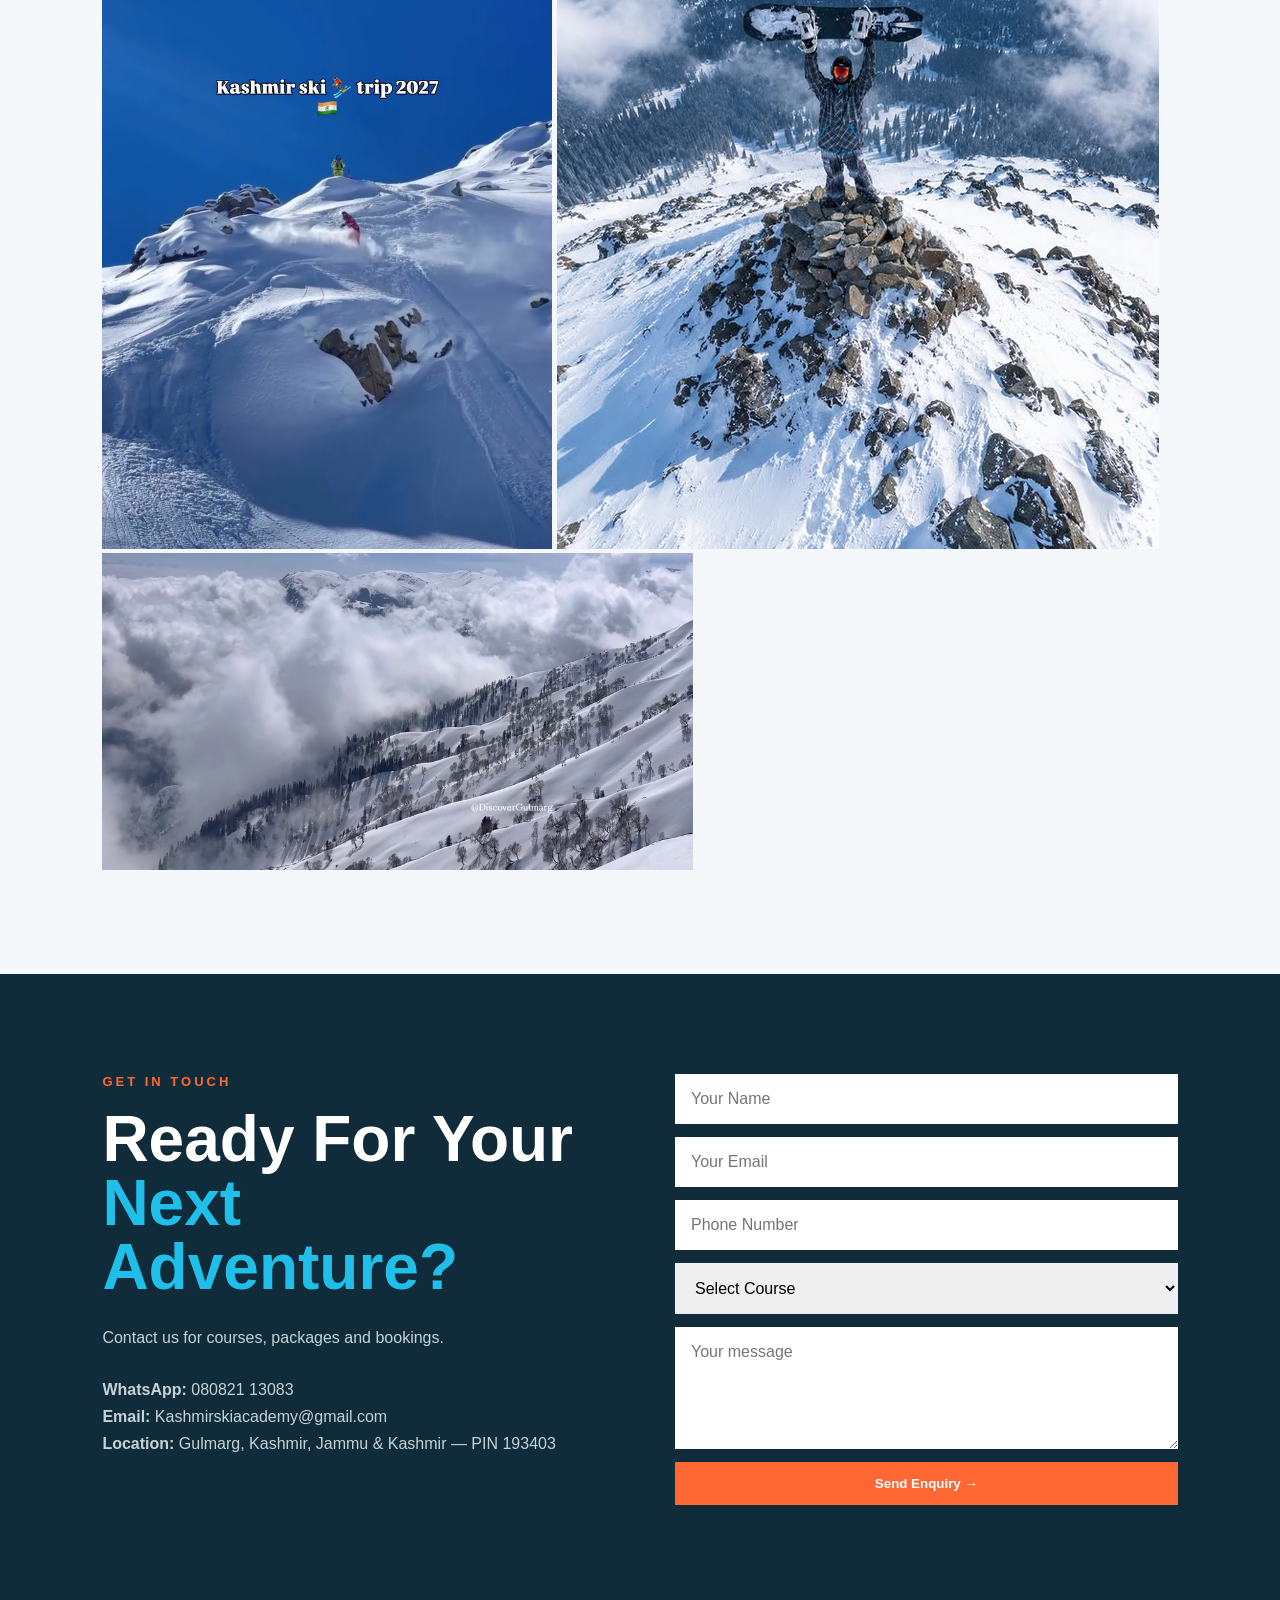
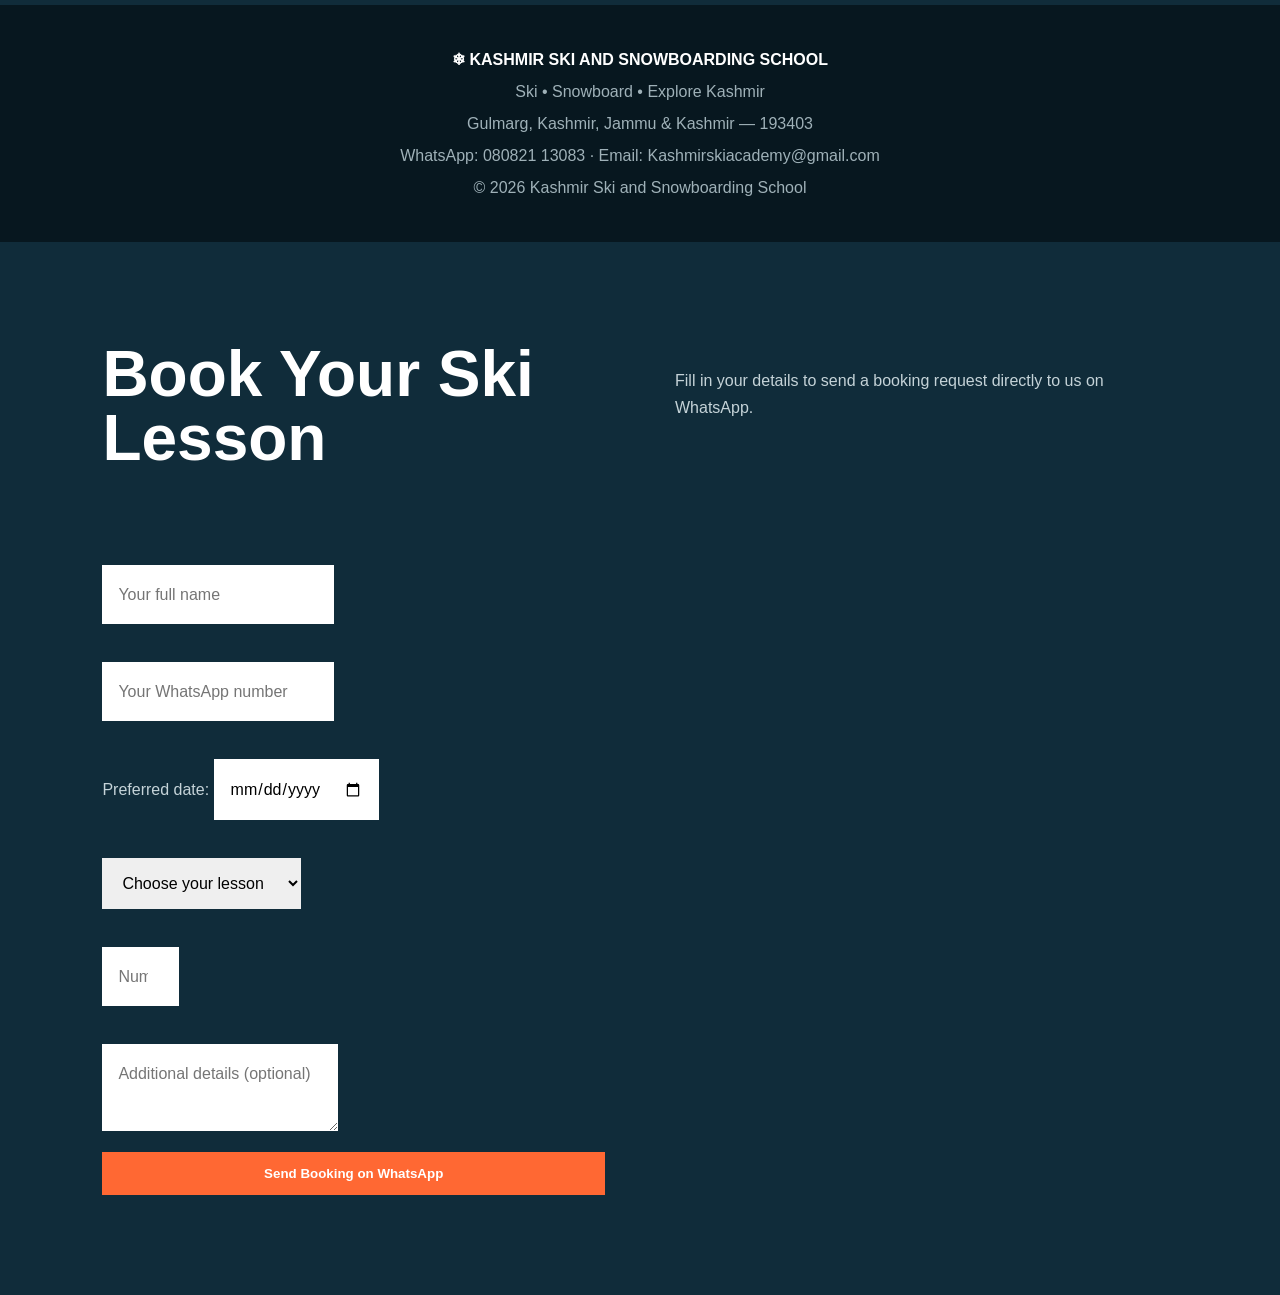
==== commit 3baddd69: "Update index.html" ====
--- a/index.html
+++ b/index.html
@@ -38,3 +38,46 @@
 <img src="assets/snowboarding-gulmarg.png" alt="Snowboarding in Gulmarg">
 <img src="assets/winter-mountains.png" alt="Snowy mountain landscape">
 </section><section id="contact" class="contact"><div><p class="eyebrow">GET IN TOUCH</p><h2>Ready For Your <span>Next Adventure?</span></h2><p>Contact us for courses, packages and bookings.</p><p><strong>WhatsApp:</strong> 080821 13083<br><strong>Email:</strong> Kashmirskiacademy@gmail.com<br><strong>Location:</strong> Gulmarg, Kashmir, Jammu & Kashmir — PIN 193403</p></div><form id="form"><input required placeholder="Your Name"><input required type="email" placeholder="Your Email"><input placeholder="Phone Number"><select><option>Select Course</option><option>Beginner Skiing</option><option>Intermediate Skiing</option><option>Advanced Skiing</option><option>Snowboarding</option></select><textarea rows="5" placeholder="Your message"></textarea><button>Send Enquiry →</button></form></section><footer><b>❄ KASHMIR SKI AND SNOWBOARDING SCHOOL</b><p>Ski • Snowboard • Explore Kashmir</p><p>Gulmarg, Kashmir, Jammu & Kashmir — 193403</p><p>WhatsApp: 080821 13083 · Email: Kashmirskiacademy@gmail.com</p><p>© 2026 Kashmir Ski and Snowboarding School</p></footer><script src="script.js"></script></body></html>
+<!-- WHATSAPP BOOKING FORM -->
+<section id="booking" class="contact">
+  <h2>Book Your Ski Lesson</h2>
+  <p>Fill in your details to send a booking request directly to us on WhatsApp.</p>
+
+  <form id="bookingForm">
+    <p><input name="customerName" placeholder="Your full name" required></p>
+    <p><input name="customerPhone" type="tel" placeholder="Your WhatsApp number" required></p>
+    <p><label for="bookingDate">Preferred date:</label>
+    <input id="bookingDate" name="date" type="date" required></p>
+
+    <p><select name="lesson" required>
+      <option value="">Choose your lesson</option>
+      <option>Skiing - Beginner</option>
+      <option>Skiing - Intermediate</option>
+      <option>Skiing - Advanced</option>
+      <option>Snowboarding</option>
+    </select></p>
+
+    <p><input name="people" type="number" min="1" max="20" placeholder="Number of people" required></p>
+    <p><textarea name="message" placeholder="Additional details (optional)"></textarea></p>
+
+    <button type="submit">Send Booking on WhatsApp</button>
+  </form>
+</section>
+
+<script>
+document.getElementById("bookingForm").addEventListener("submit", function(event) {
+  event.preventDefault();
+  const f = this;
+  const message = `New booking request - Kashmir Ski and Snowboarding School
+Name: ${f.elements["customerName"].value}
+Customer WhatsApp: ${f.elements["customerPhone"].value}
+Preferred date: ${f.elements["date"].value}
+Lesson: ${f.elements["lesson"].value}
+People: ${f.elements["people"].value}
+Details: ${f.elements["message"].value}`;
+
+  window.open("https://wa.me/918082113083?text=" + encodeURIComponent(message), "_blank");
+});
+</script>
+<!-- END WHATSAPP BOOKING FORM -->
+
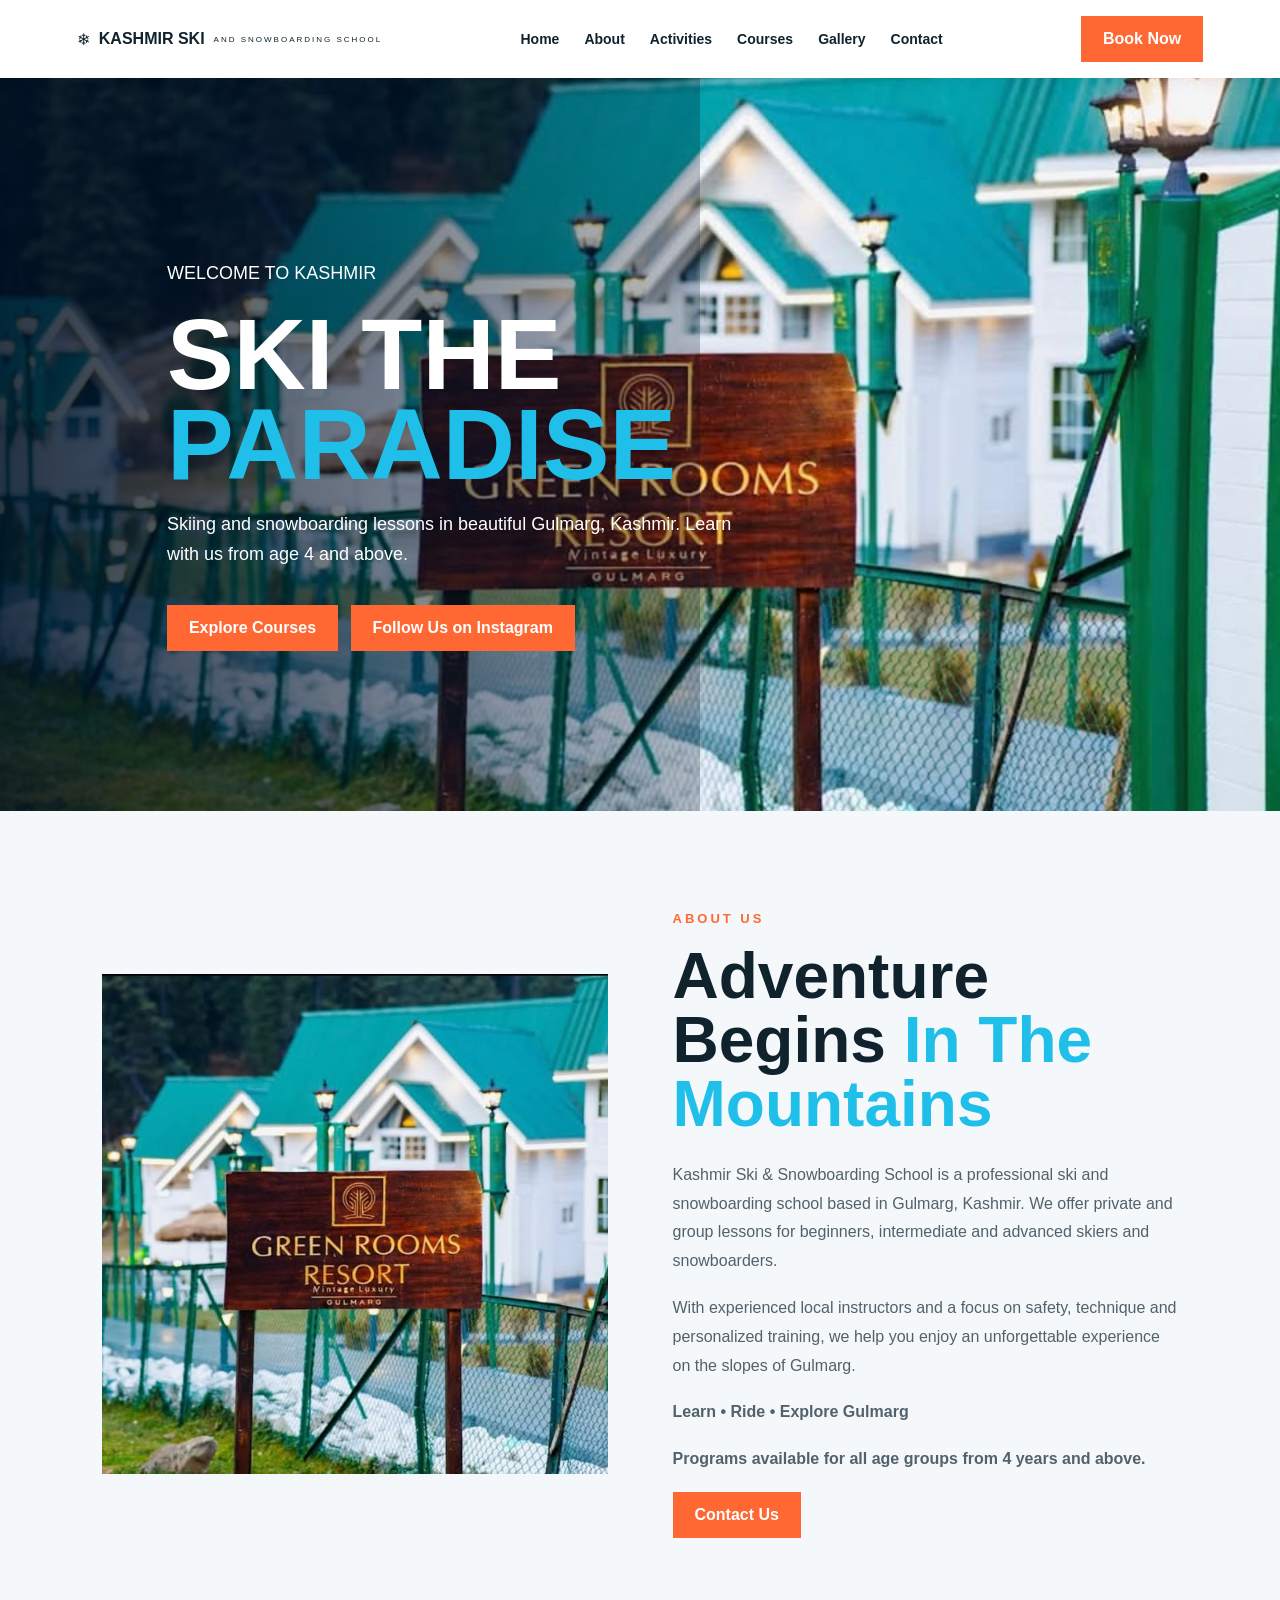
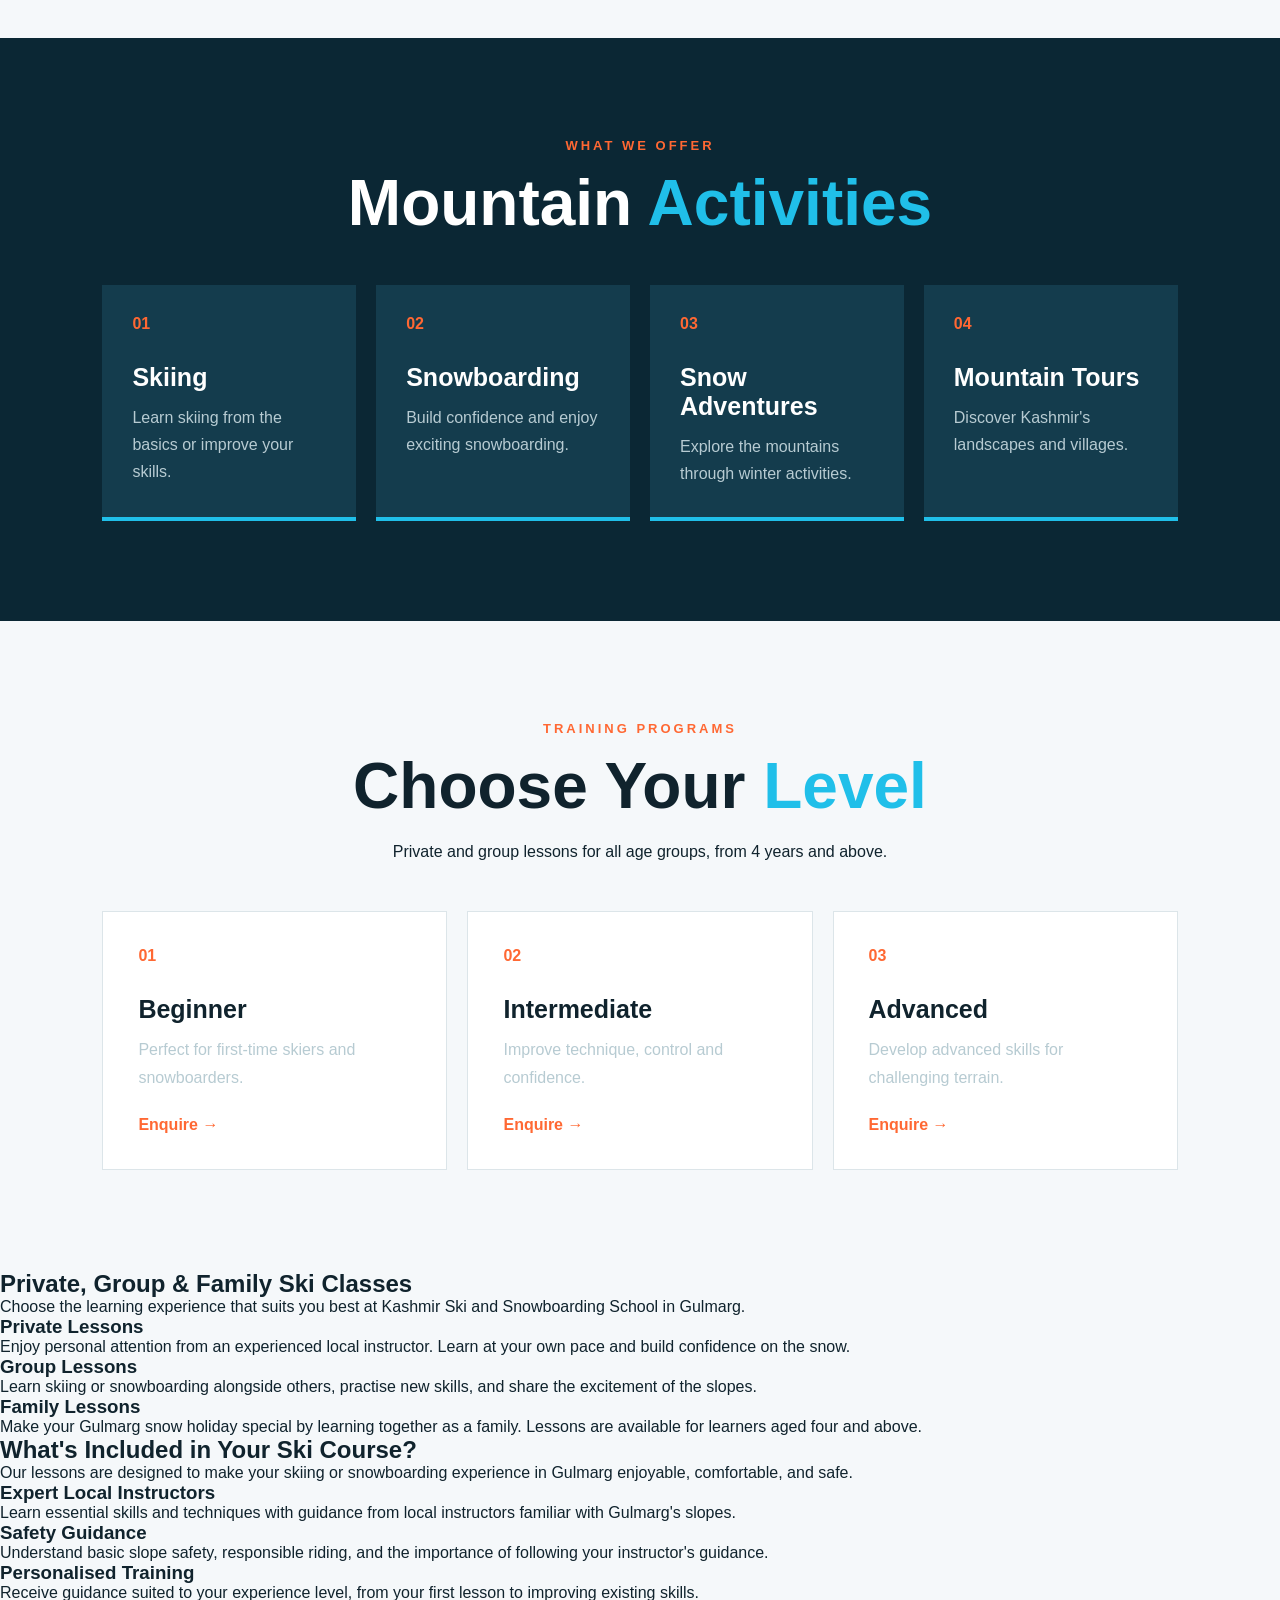
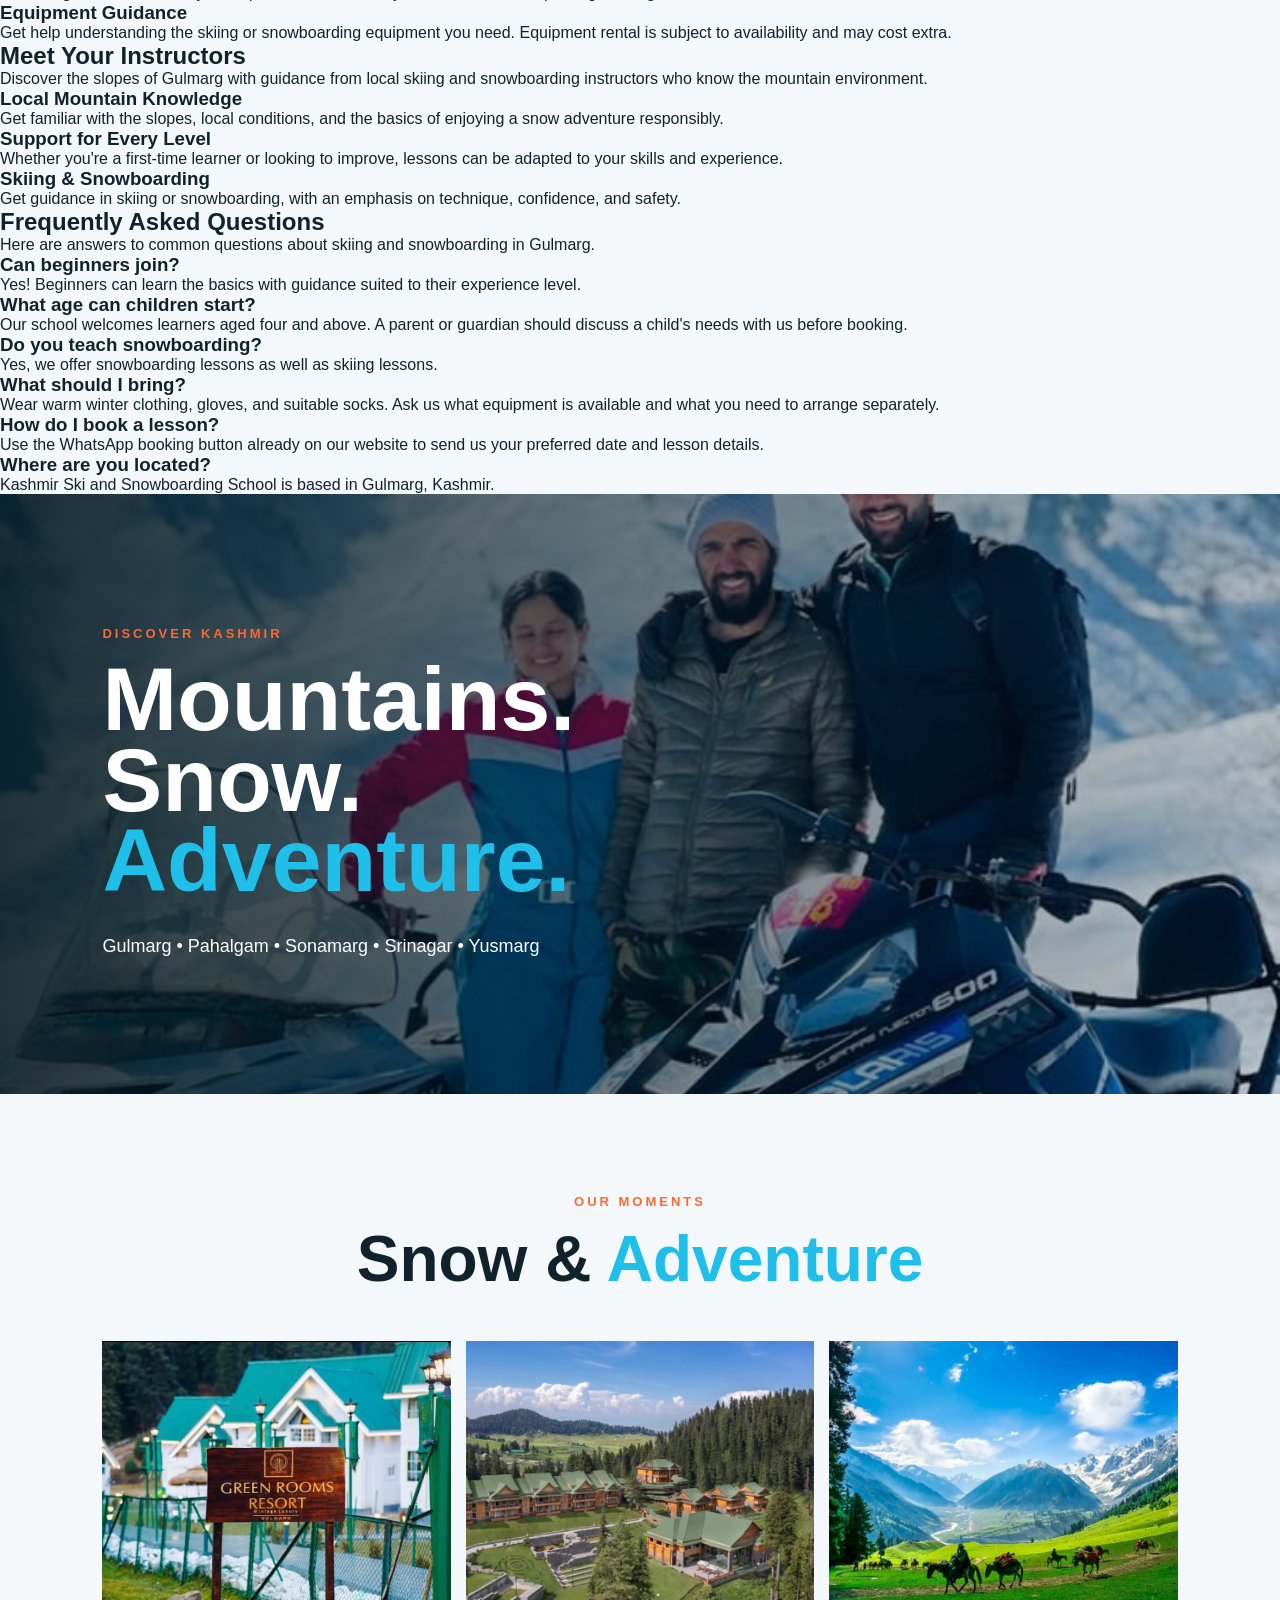
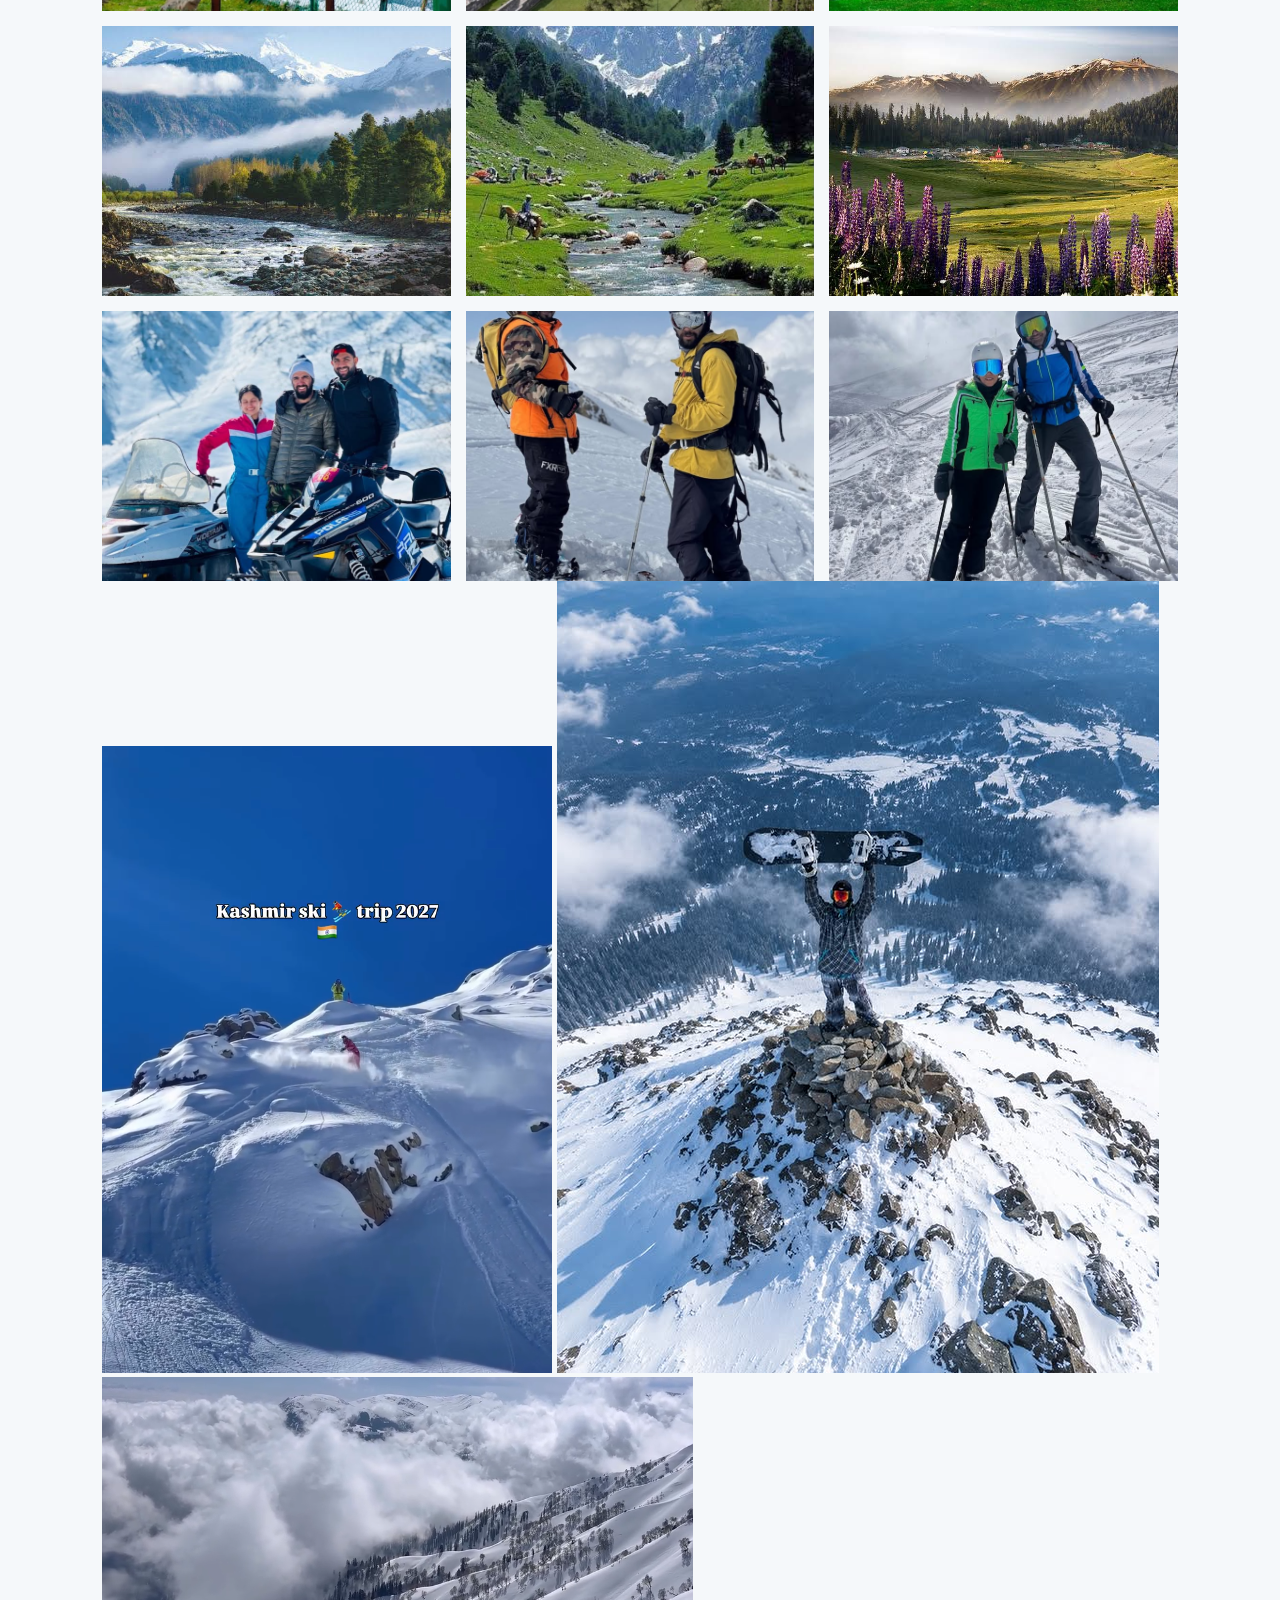
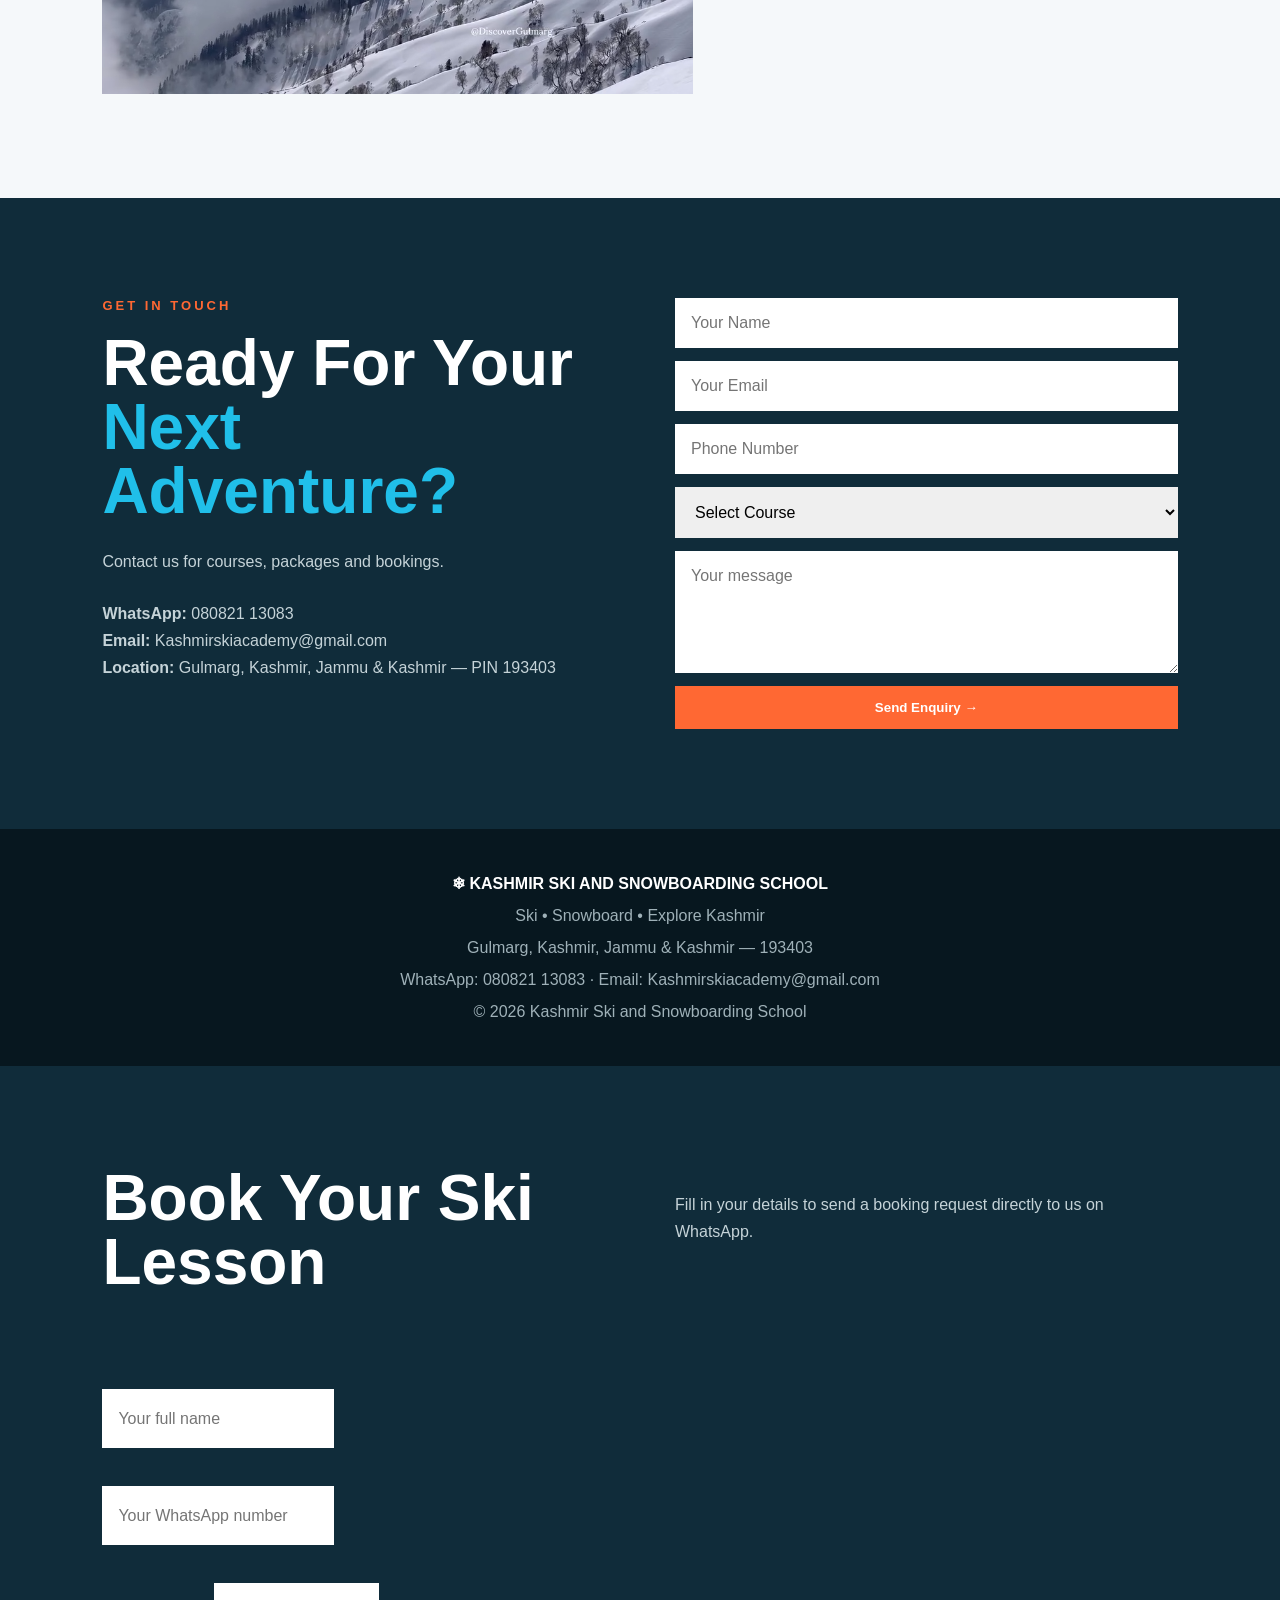
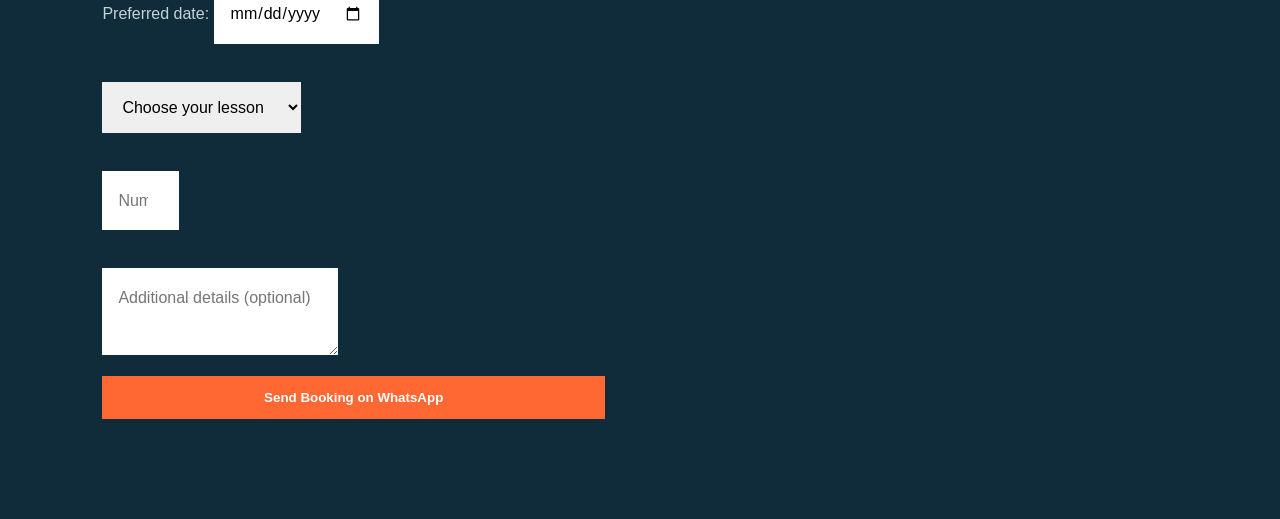
==== commit e56a8b91: "Update index.html" ====
--- a/index.html
+++ b/index.html
@@ -33,11 +33,128 @@
     </a>
   </div>
 </section>
-<section id="about" class="split"><img src="assets/gallery-1.png"><div><p class="eyebrow">ABOUT US</p><h2>Adventure Begins <span>In The Mountains</span></h2><p>Kashmir Ski & Snowboarding School is a professional ski and snowboarding school based in Gulmarg, Kashmir. We offer private and group lessons for beginners, intermediate and advanced skiers and snowboarders.</p><p>With experienced local instructors and a focus on safety, technique and personalized training, we help you enjoy an unforgettable experience on the slopes of Gulmarg.</p><p><strong>Learn • Ride • Explore Gulmarg</strong></p><p><strong>Programs available for all age groups from 4 years and above.</strong></p><a class="btn" href="#contact">Contact Us</a></div></section><section id="activities" class="dark"><div class="heading"><p class="eyebrow">WHAT WE OFFER</p><h2>Mountain <span>Activities</span></h2></div><div class="cards"><article><b>01</b><h3>Skiing</h3><p>Learn skiing from the basics or improve your skills.</p></article><article><b>02</b><h3>Snowboarding</h3><p>Build confidence and enjoy exciting snowboarding.</p></article><article><b>03</b><h3>Snow Adventures</h3><p>Explore the mountains through winter activities.</p></article><article><b>04</b><h3>Mountain Tours</h3><p>Discover Kashmir's landscapes and villages.</p></article></div></section><section id="courses"><div class="heading"><p class="eyebrow">TRAINING PROGRAMS</p><h2>Choose Your <span>Level</span></h2><p>Private and group lessons for all age groups, from 4 years and above.</p></div><div class="courses"><article><b>01</b><h3>Beginner</h3><p>Perfect for first-time skiers and snowboarders.</p><a href="#contact">Enquire →</a></article><article><b>02</b><h3>Intermediate</h3><p>Improve technique, control and confidence.</p><a href="#contact">Enquire →</a></article><article><b>03</b><h3>Advanced</h3><p>Develop advanced skills for challenging terrain.</p><a href="#contact">Enquire →</a></article></div></section><section class="dest"><div><p class="eyebrow">DISCOVER KASHMIR</p><h2>Mountains.<br>Snow.<br><span>Adventure.</span></h2><p>Gulmarg • Pahalgam • Sonamarg • Srinagar • Yusmarg</p></div></section><section id="gallery"><div class="heading"><p class="eyebrow">OUR MOMENTS</p><h2>Snow & <span>Adventure</span></h2></div><div class="gallery"><img src="assets/gallery-1.png" alt="Kashmir skiing and snowboarding"><img src="assets/gallery-2.png" alt="Kashmir skiing and snowboarding"><img src="assets/gallery-3.png" alt="Kashmir skiing and snowboarding"><img src="assets/gallery-4.png" alt="Kashmir skiing and snowboarding"><img src="assets/gallery-5.png" alt="Kashmir skiing and snowboarding"><img src="assets/gallery-6.png" alt="Kashmir skiing and snowboarding"><img src="assets/gallery-7.png" alt="Kashmir skiing and snowboarding"><img src="assets/gallery-8.png" alt="Kashmir skiing and snowboarding"><img src="assets/gallery-9.png" alt="Kashmir skiing and snowboarding"></div>
+<section id="about" class="split"><img src="assets/gallery-1.png"><div><p class="eyebrow">ABOUT US</p><h2>Adventure Begins <span>In The Mountains</span></h2><p>Kashmir Ski & Snowboarding School is a professional ski and snowboarding school based in Gulmarg, Kashmir. We offer private and group lessons for beginners, intermediate and advanced skiers and snowboarders.</p><p>With experienced local instructors and a focus on safety, technique and personalized training, we help you enjoy an unforgettable experience on the slopes of Gulmarg.</p><p><strong>Learn • Ride • Explore Gulmarg</strong></p><p><strong>Programs available for all age groups from 4 years and above.</strong></p><a class="btn" href="#contact">Contact Us</a></div></section><section id="activities" class="dark"><div class="heading"><p class="eyebrow">WHAT WE OFFER</p><h2>Mountain <span>Activities</span></h2></div><div class="cards"><article><b>01</b><h3>Skiing</h3><p>Learn skiing from the basics or improve your skills.</p></article><article><b>02</b><h3>Snowboarding</h3><p>Build confidence and enjoy exciting snowboarding.</p></article><article><b>03</b><h3>Snow Adventures</h3><p>Explore the mountains through winter activities.</p></article><article><b>04</b><h3>Mountain Tours</h3><p>Discover Kashmir's landscapes and villages.</p></article></div></section><section id="courses"><div class="heading"><p class="eyebrow">TRAINING PROGRAMS</p><h2>Choose Your <span>Level</span></h2><p>Private and group lessons for all age groups, from 4 years and above.</p></div><div class="courses"><article><b>01</b><h3>Beginner</h3><p>Perfect for first-time skiers and snowboarders.</p><a href="#contact">Enquire →</a></article><article><b>02</b><h3>Intermediate</h3><p>Improve technique, control and confidence.</p><a href="#contact">Enquire →</a></article><article><b>03</b><h3>Advanced</h3><p>Develop advanced skills for challenging terrain.</p><a href="#contact">Enquire →</a></article></div></section>
+  
+<section id="lesson-types" class="section">
+  <div class="container">
+    <h2>Private, Group &amp; Family Ski Classes</h2>
+    <p>Choose the learning experience that suits you best at Kashmir Ski and Snowboarding School in Gulmarg.</p>
+
+    <div class="course-grid">
+      <div class="course-card">
+        <h3>Private Lessons</h3>
+        <p>Enjoy personal attention from an experienced local instructor. Learn at your own pace and build confidence on the snow.</p>
+      </div>
+
+      <div class="course-card">
+        <h3>Group Lessons</h3>
+        <p>Learn skiing or snowboarding alongside others, practise new skills, and share the excitement of the slopes.</p>
+      </div>
+
+      <div class="course-card">
+        <h3>Family Lessons</h3>
+        <p>Make your Gulmarg snow holiday special by learning together as a family. Lessons are available for learners aged four and above.</p>
+      </div>
+    </div>
+  </div>
+</section>
+
+<section id="course-includes" class="section">
+  <div class="container">
+    <h2>What's Included in Your Ski Course?</h2>
+    <p>Our lessons are designed to make your skiing or snowboarding experience in Gulmarg enjoyable, comfortable, and safe.</p>
+
+    <div class="course-grid">
+      <div class="course-card">
+        <h3>Expert Local Instructors</h3>
+        <p>Learn essential skills and techniques with guidance from local instructors familiar with Gulmarg's slopes.</p>
+      </div>
+
+      <div class="course-card">
+        <h3>Safety Guidance</h3>
+        <p>Understand basic slope safety, responsible riding, and the importance of following your instructor's guidance.</p>
+      </div>
+
+      <div class="course-card">
+        <h3>Personalised Training</h3>
+        <p>Receive guidance suited to your experience level, from your first lesson to improving existing skills.</p>
+      </div>
+
+      <div class="course-card">
+        <h3>Equipment Guidance</h3>
+        <p>Get help understanding the skiing or snowboarding equipment you need. Equipment rental is subject to availability and may cost extra.</p>
+      </div>
+    </div>
+  </div>
+</section>
+
+<section id="instructors" class="section">
+  <div class="container">
+    <h2>Meet Your Instructors</h2>
+    <p>Discover the slopes of Gulmarg with guidance from local skiing and snowboarding instructors who know the mountain environment.</p>
+
+    <div class="course-grid">
+      <div class="course-card">
+        <h3>Local Mountain Knowledge</h3>
+        <p>Get familiar with the slopes, local conditions, and the basics of enjoying a snow adventure responsibly.</p>
+      </div>
+
+      <div class="course-card">
+        <h3>Support for Every Level</h3>
+        <p>Whether you're a first-time learner or looking to improve, lessons can be adapted to your skills and experience.</p>
+      </div>
+
+      <div class="course-card">
+        <h3>Skiing &amp; Snowboarding</h3>
+        <p>Get guidance in skiing or snowboarding, with an emphasis on technique, confidence, and safety.</p>
+      </div>
+    </div>
+  </div>
+</section>
+
+<section id="faqs" class="section">
+  <div class="container">
+    <h2>Frequently Asked Questions</h2>
+    <p>Here are answers to common questions about skiing and snowboarding in Gulmarg.</p>
+
+    <div class="course-grid">
+      <div class="course-card">
+        <h3>Can beginners join?</h3>
+        <p>Yes! Beginners can learn the basics with guidance suited to their experience level.</p>
+      </div>
+
+      <div class="course-card">
+        <h3>What age can children start?</h3>
+        <p>Our school welcomes learners aged four and above. A parent or guardian should discuss a child's needs with us before booking.</p>
+      </div>
+
+      <div class="course-card">
+        <h3>Do you teach snowboarding?</h3>
+        <p>Yes, we offer snowboarding lessons as well as skiing lessons.</p>
+      </div>
+
+      <div class="course-card">
+        <h3>What should I bring?</h3>
+        <p>Wear warm winter clothing, gloves, and suitable socks. Ask us what equipment is available and what you need to arrange separately.</p>
+      </div>
+
+      <div class="course-card">
+        <h3>How do I book a lesson?</h3>
+        <p>Use the WhatsApp booking button already on our website to send us your preferred date and lesson details.</p>
+      </div>
+
+      <div class="course-card">
+        <h3>Where are you located?</h3>
+        <p>Kashmir Ski and Snowboarding School is based in Gulmarg, Kashmir.</p>
+      </div>
+    </div>
+  </div>
+</section>
+<section class="dest"><div><p class="eyebrow">DISCOVER KASHMIR</p><h2>Mountains.<br>Snow.<br><span>Adventure.</span></h2><p>Gulmarg • Pahalgam • Sonamarg • Srinagar • Yusmarg</p></div></section><section id="gallery"><div class="heading"><p class="eyebrow">OUR MOMENTS</p><h2>Snow & <span>Adventure</span></h2></div><div class="gallery"><img src="assets/gallery-1.png" alt="Kashmir skiing and snowboarding"><img src="assets/gallery-2.png" alt="Kashmir skiing and snowboarding"><img src="assets/gallery-3.png" alt="Kashmir skiing and snowboarding"><img src="assets/gallery-4.png" alt="Kashmir skiing and snowboarding"><img src="assets/gallery-5.png" alt="Kashmir skiing and snowboarding"><img src="assets/gallery-6.png" alt="Kashmir skiing and snowboarding"><img src="assets/gallery-7.png" alt="Kashmir skiing and snowboarding"><img src="assets/gallery-8.png" alt="Kashmir skiing and snowboarding"><img src="assets/gallery-9.png" alt="Kashmir skiing and snowboarding"></div>
 <img src="assets/skiing-action-1.png" alt="Skiing on a snowy mountain">
 <img src="assets/snowboarding-gulmarg.png" alt="Snowboarding in Gulmarg">
 <img src="assets/winter-mountains.png" alt="Snowy mountain landscape">
-</section><section id="contact" class="contact"><div><p class="eyebrow">GET IN TOUCH</p><h2>Ready For Your <span>Next Adventure?</span></h2><p>Contact us for courses, packages and bookings.</p><p><strong>WhatsApp:</strong> 080821 13083<br><strong>Email:</strong> Kashmirskiacademy@gmail.com<br><strong>Location:</strong> Gulmarg, Kashmir, Jammu & Kashmir — PIN 193403</p></div><form id="form"><input required placeholder="Your Name"><input required type="email" placeholder="Your Email"><input placeholder="Phone Number"><select><option>Select Course</option><option>Beginner Skiing</option><option>Intermediate Skiing</option><option>Advanced Skiing</option><option>Snowboarding</option></select><textarea rows="5" placeholder="Your message"></textarea><button>Send Enquiry →</button></form></section><footer><b>❄ KASHMIR SKI AND SNOWBOARDING SCHOOL</b><p>Ski • Snowboard • Explore Kashmir</p><p>Gulmarg, Kashmir, Jammu & Kashmir — 193403</p><p>WhatsApp: 080821 13083 · Email: Kashmirskiacademy@gmail.com</p><p>© 2026 Kashmir Ski and Snowboarding School</p></footer><script src="script.js"></script></body></html>
+</section><section id="contact" class="contact"><div><p class="eyebrow">GET IN TOUCH</p><h2>Ready For Your <span>Next Adventure?</span></h2><p>Contact us for courses, packages and bookings.</p><p><strong>WhatsApp:</strong> 080821 13083<br><strong>Email:</strong> Kashmirskiacademy@gmail.com<br><strong>Location:</strong> Gulmarg, Kashmir, Jammu & Kashmir — PIN 193403</p></div><form id="form"><input required placeholder="Your Name"><input required type="email" placeholder="Your Email"><input placeholder="Phone Number"><select><option>Select Course</option><option>Beginner Skiing</option><option>Intermediate Skiing</option><option>Advanced Skiing</option><option>Snowboarding</option></select><textarea rows="5" placeholder="Your message"></textarea><button>Send Enquiry →</button></form></section><footer><b>❄ KASHMIR SKI AND SNOWBOARDING SCHOOL</b><p>Ski • Snowboard • Explore Kashmir</p><p>Gulmarg, Kashmir, Jammu & Kashmir — 193403</p><p>WhatsApp: 080821 13083 · Email: Kashmirskiacademy@gmail.com</p><p>© 2026 Kashmir Ski and Snowboarding School</p></footer><script src="script.js"></script>
 <!-- WHATSAPP BOOKING FORM -->
 <section id="booking" class="contact">
   <h2>Book Your Ski Lesson</h2>
@@ -80,4 +197,4 @@
 });
 </script>
 <!-- END WHATSAPP BOOKING FORM -->
-
+</body></html>
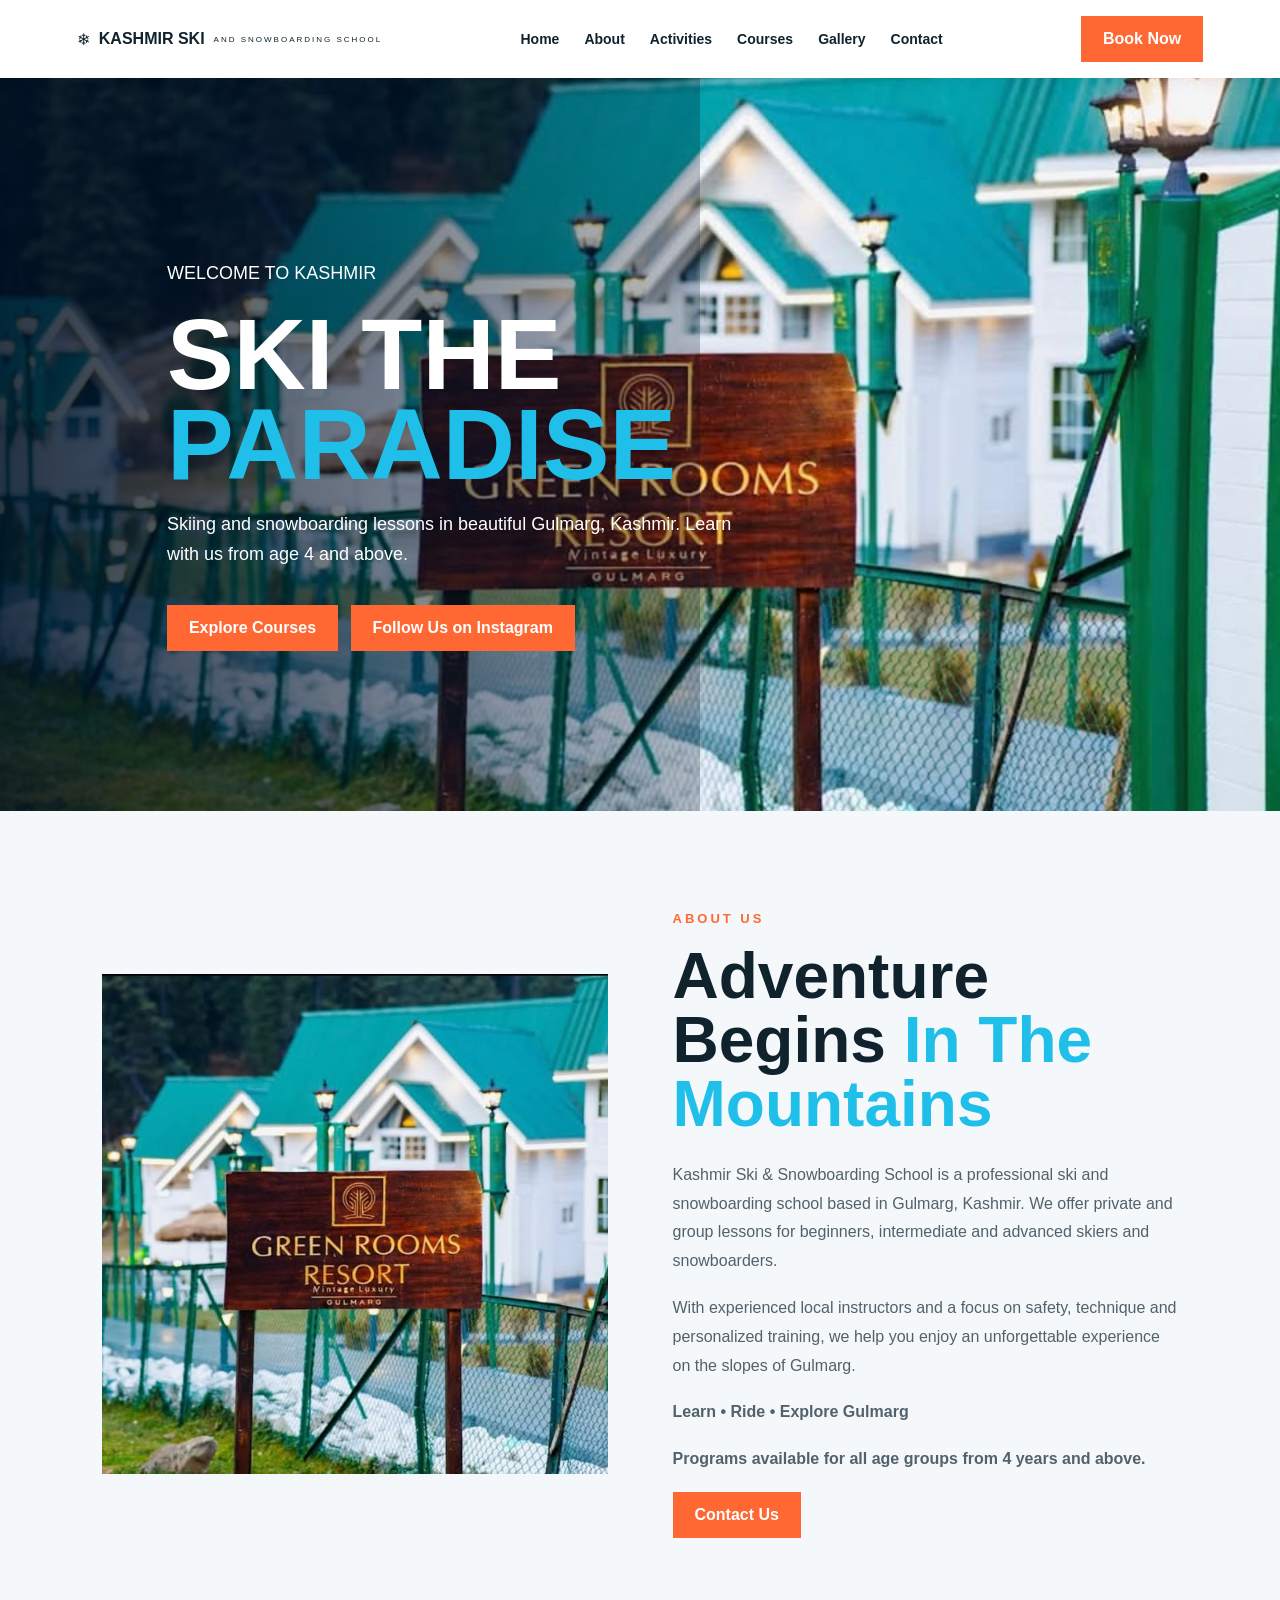
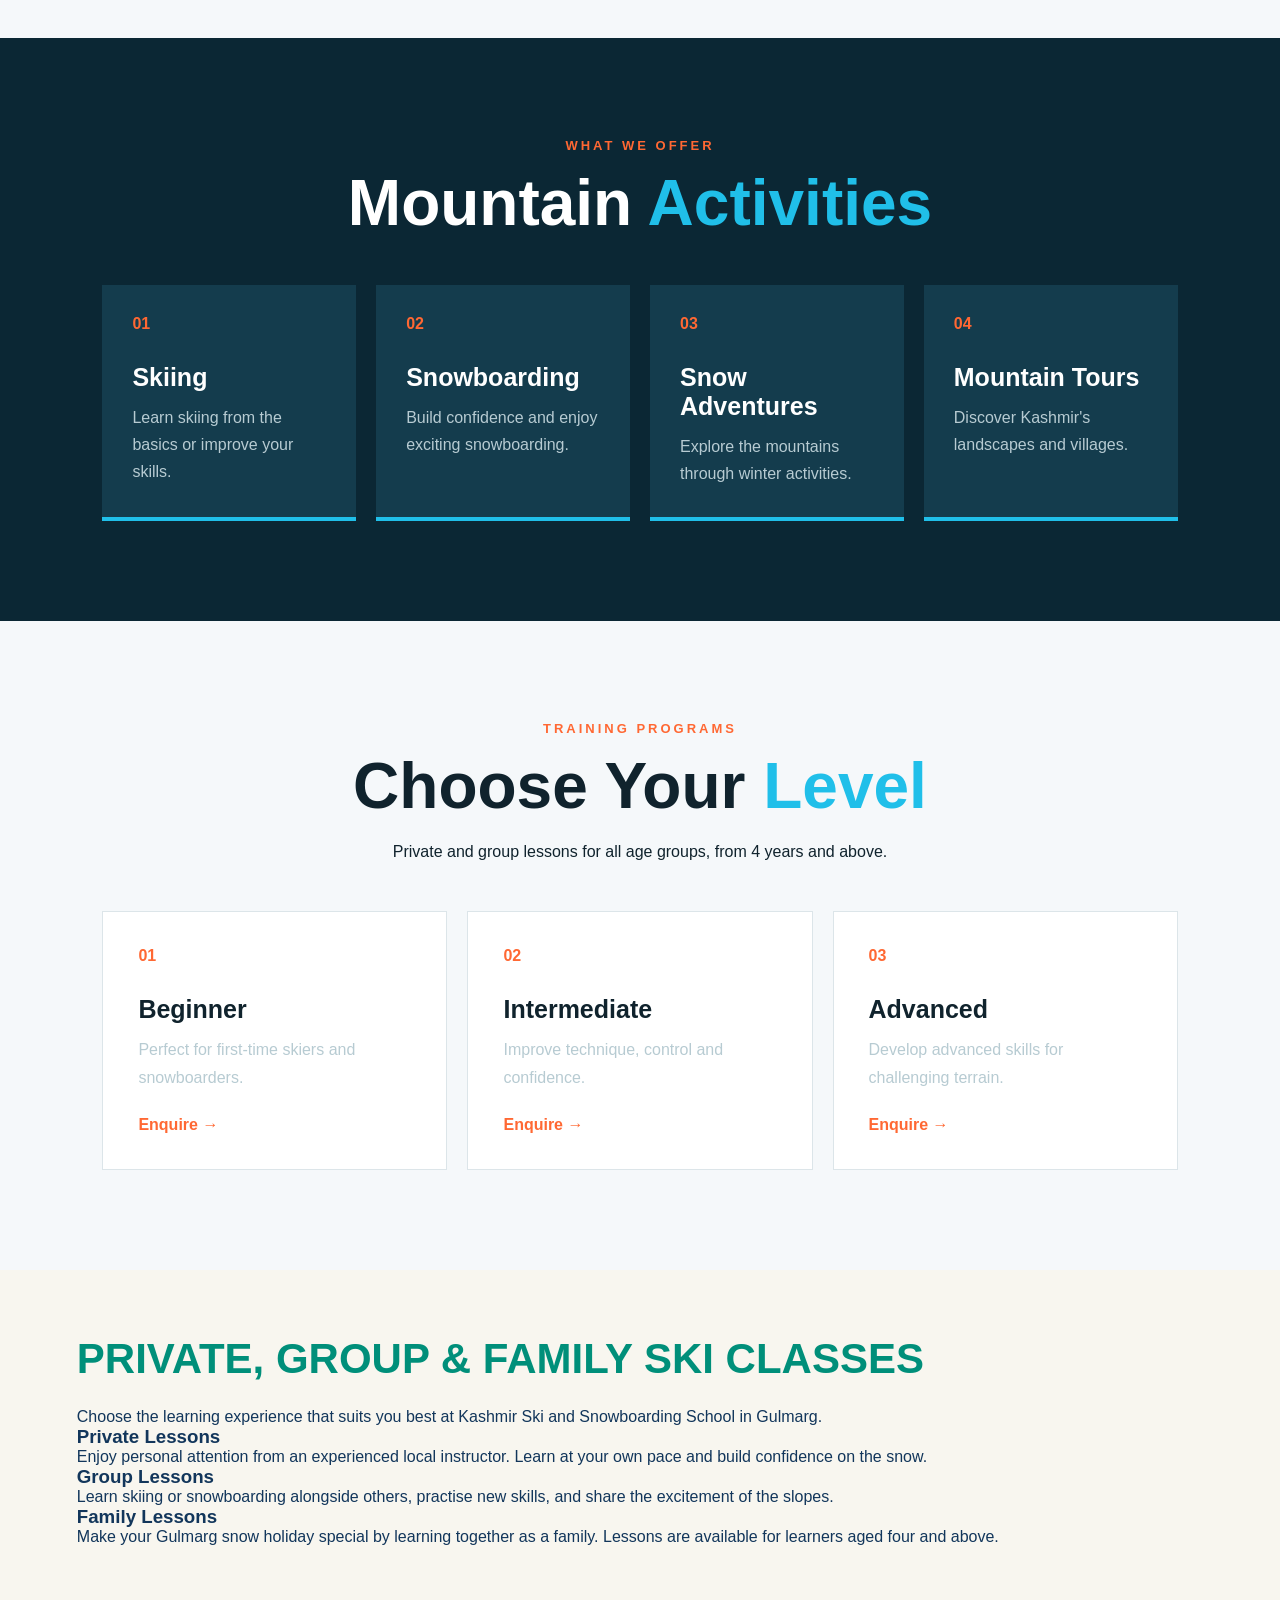
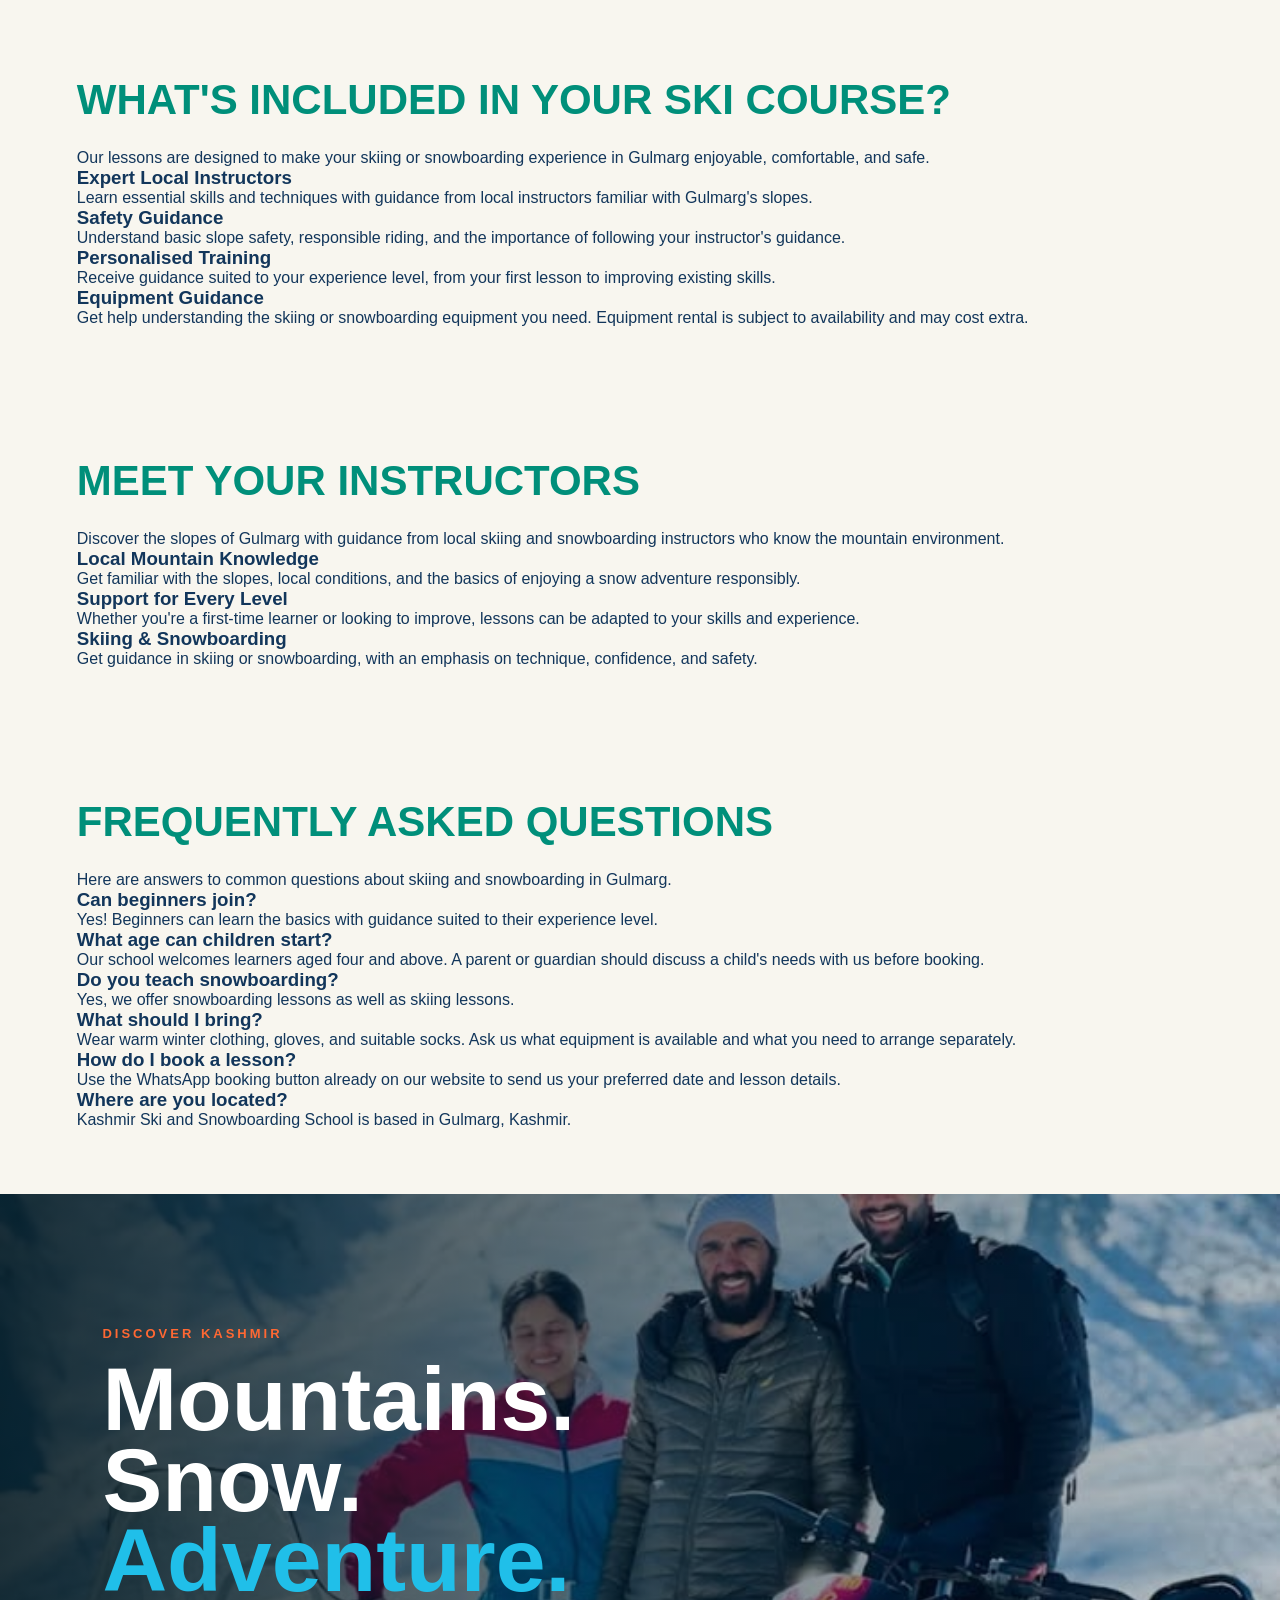
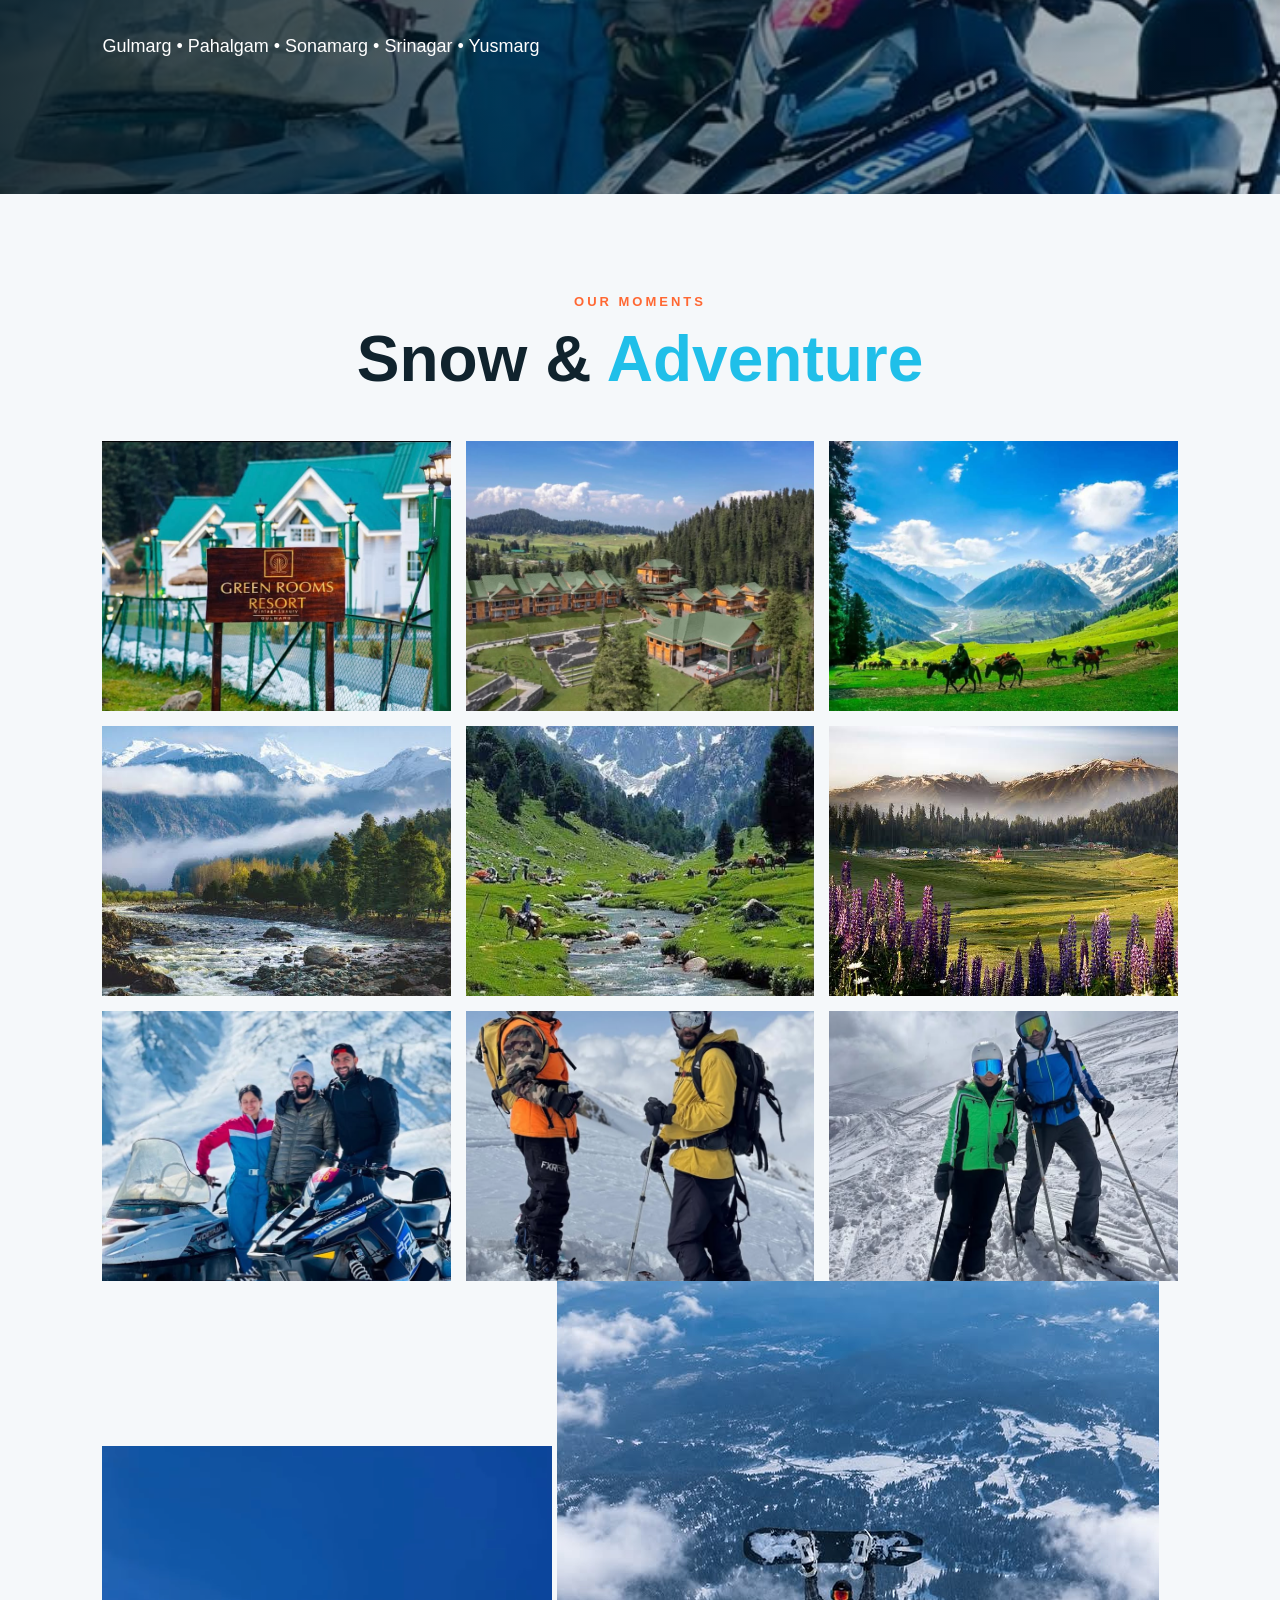
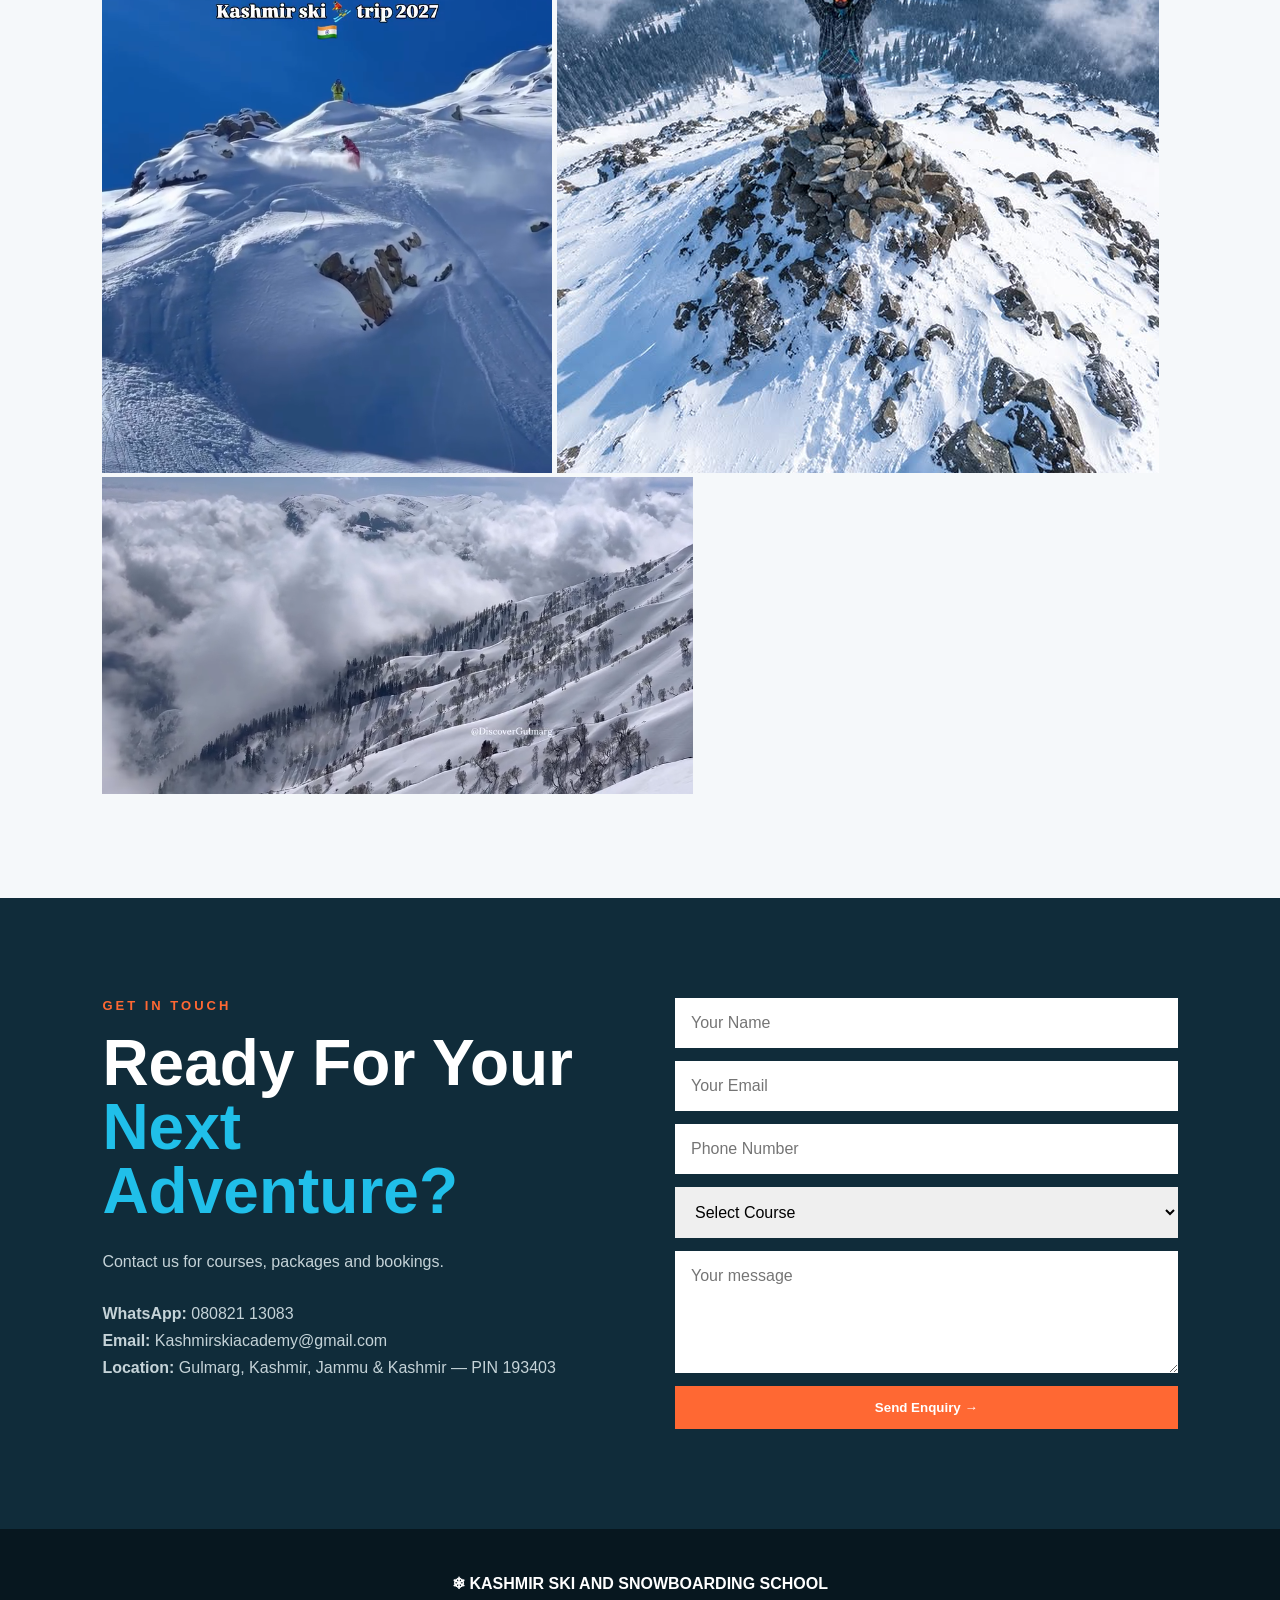
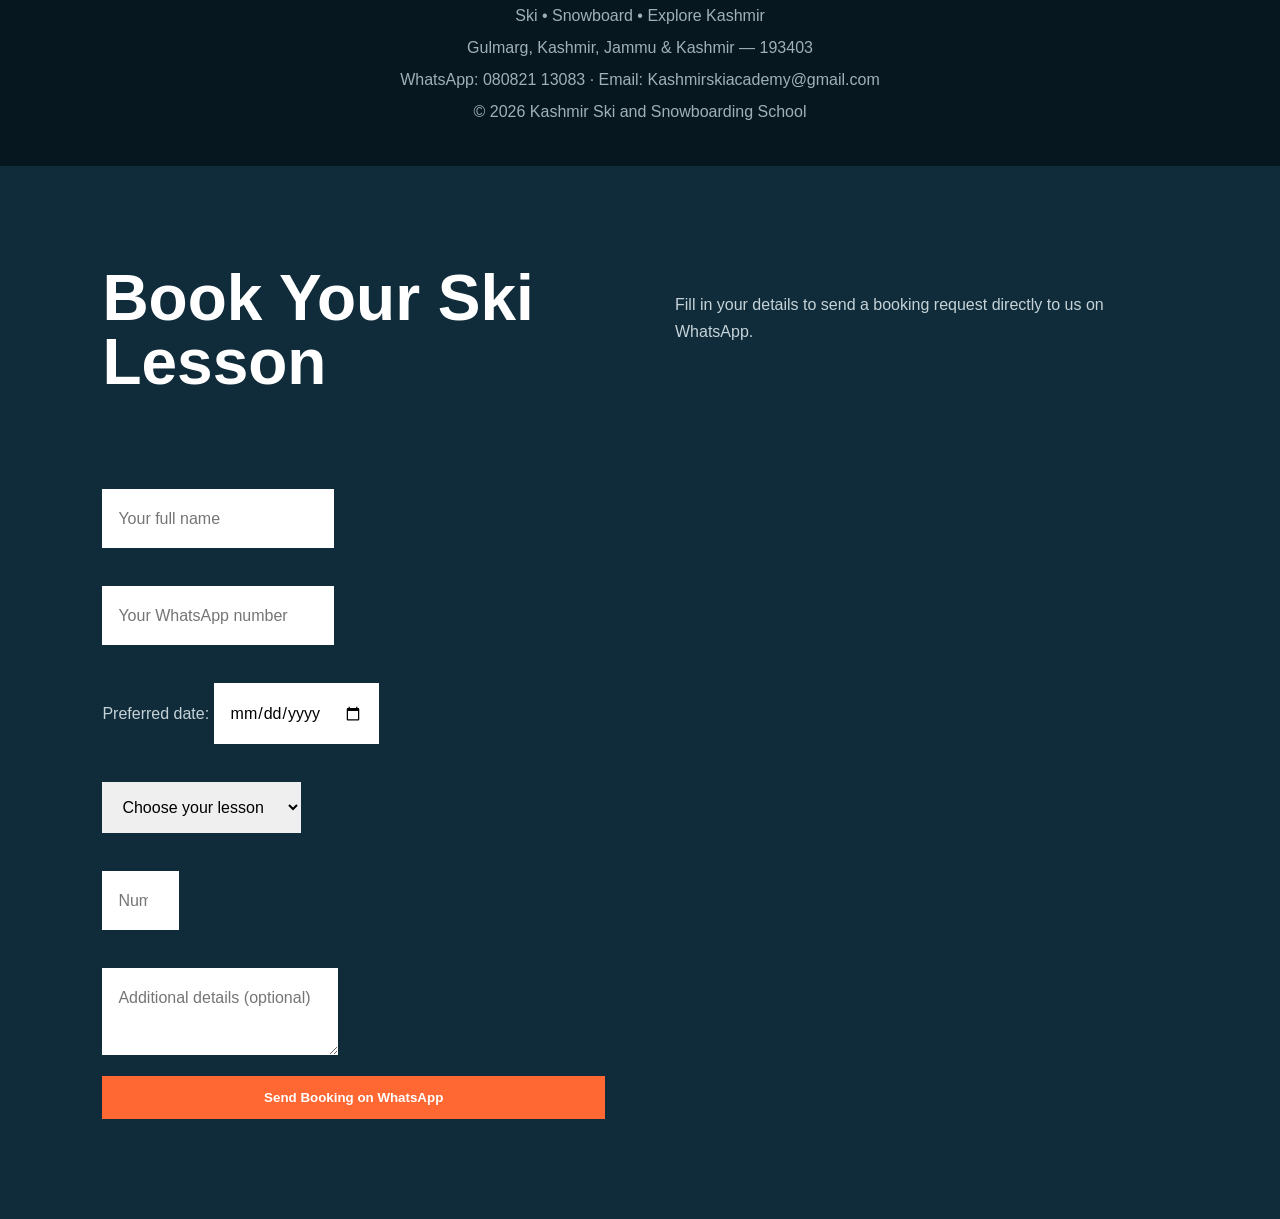
==== commit 0201f3b0: "Update index.html" ====
--- a/index.html
+++ b/index.html
@@ -34,8 +34,7 @@
   </div>
 </section>
 <section id="about" class="split"><img src="assets/gallery-1.png"><div><p class="eyebrow">ABOUT US</p><h2>Adventure Begins <span>In The Mountains</span></h2><p>Kashmir Ski & Snowboarding School is a professional ski and snowboarding school based in Gulmarg, Kashmir. We offer private and group lessons for beginners, intermediate and advanced skiers and snowboarders.</p><p>With experienced local instructors and a focus on safety, technique and personalized training, we help you enjoy an unforgettable experience on the slopes of Gulmarg.</p><p><strong>Learn • Ride • Explore Gulmarg</strong></p><p><strong>Programs available for all age groups from 4 years and above.</strong></p><a class="btn" href="#contact">Contact Us</a></div></section><section id="activities" class="dark"><div class="heading"><p class="eyebrow">WHAT WE OFFER</p><h2>Mountain <span>Activities</span></h2></div><div class="cards"><article><b>01</b><h3>Skiing</h3><p>Learn skiing from the basics or improve your skills.</p></article><article><b>02</b><h3>Snowboarding</h3><p>Build confidence and enjoy exciting snowboarding.</p></article><article><b>03</b><h3>Snow Adventures</h3><p>Explore the mountains through winter activities.</p></article><article><b>04</b><h3>Mountain Tours</h3><p>Discover Kashmir's landscapes and villages.</p></article></div></section><section id="courses"><div class="heading"><p class="eyebrow">TRAINING PROGRAMS</p><h2>Choose Your <span>Level</span></h2><p>Private and group lessons for all age groups, from 4 years and above.</p></div><div class="courses"><article><b>01</b><h3>Beginner</h3><p>Perfect for first-time skiers and snowboarders.</p><a href="#contact">Enquire →</a></article><article><b>02</b><h3>Intermediate</h3><p>Improve technique, control and confidence.</p><a href="#contact">Enquire →</a></article><article><b>03</b><h3>Advanced</h3><p>Develop advanced skills for challenging terrain.</p><a href="#contact">Enquire →</a></article></div></section>
-  
-<section id="lesson-types" class="section">
+  <section id="lesson-types" class="section info-section">
   <div class="container">
     <h2>Private, Group &amp; Family Ski Classes</h2>
     <p>Choose the learning experience that suits you best at Kashmir Ski and Snowboarding School in Gulmarg.</p>
@@ -59,7 +58,7 @@
   </div>
 </section>
 
-<section id="course-includes" class="section">
+<section id="course-includes" class="section info-section">
   <div class="container">
     <h2>What's Included in Your Ski Course?</h2>
     <p>Our lessons are designed to make your skiing or snowboarding experience in Gulmarg enjoyable, comfortable, and safe.</p>
@@ -88,7 +87,7 @@
   </div>
 </section>
 
-<section id="instructors" class="section">
+<section id="instructors" class="section info-section">
   <div class="container">
     <h2>Meet Your Instructors</h2>
     <p>Discover the slopes of Gulmarg with guidance from local skiing and snowboarding instructors who know the mountain environment.</p>
@@ -112,7 +111,7 @@
   </div>
 </section>
 
-<section id="faqs" class="section">
+<section id="faqs" class="section info-section">
   <div class="container">
     <h2>Frequently Asked Questions</h2>
     <p>Here are answers to common questions about skiing and snowboarding in Gulmarg.</p>
--- a/style.css
+++ b/style.css
@@ -59,3 +59,50 @@
   }
 }
 
+
+/* Attractive information sections */
+.info-section {
+  padding: 65px 6%;
+  background: #f8f6ef;
+  color: #12365b;
+}
+
+.info-section h2 {
+  font-size: clamp(28px, 4vw, 42px);
+  font-weight: 900;
+  text-transform: uppercase;
+  color: #008f7a;
+  margin-bottom: 25px;
+}
+
+.info-card {
+  background: white;
+  padding: 28px;
+  margin: 20px 0;
+  border-radius: 18px;
+  border: 1px solid #e1e7ec;
+  box-shadow: 0 8px 24px rgba(0, 30, 60, 0.10);
+}
+
+.info-card h3 {
+  color: #008f7a;
+  font-size: 23px;
+  font-weight: 800;
+  margin-bottom: 12px;
+}
+
+.info-card p,
+.info-card li {
+  font-size: 17px;
+  line-height: 1.8;
+}
+
+@media (max-width: 600px) {
+  .info-section {
+    padding: 42px 6%;
+  }
+
+  .info-card {
+    padding: 20px;
+  }
+}
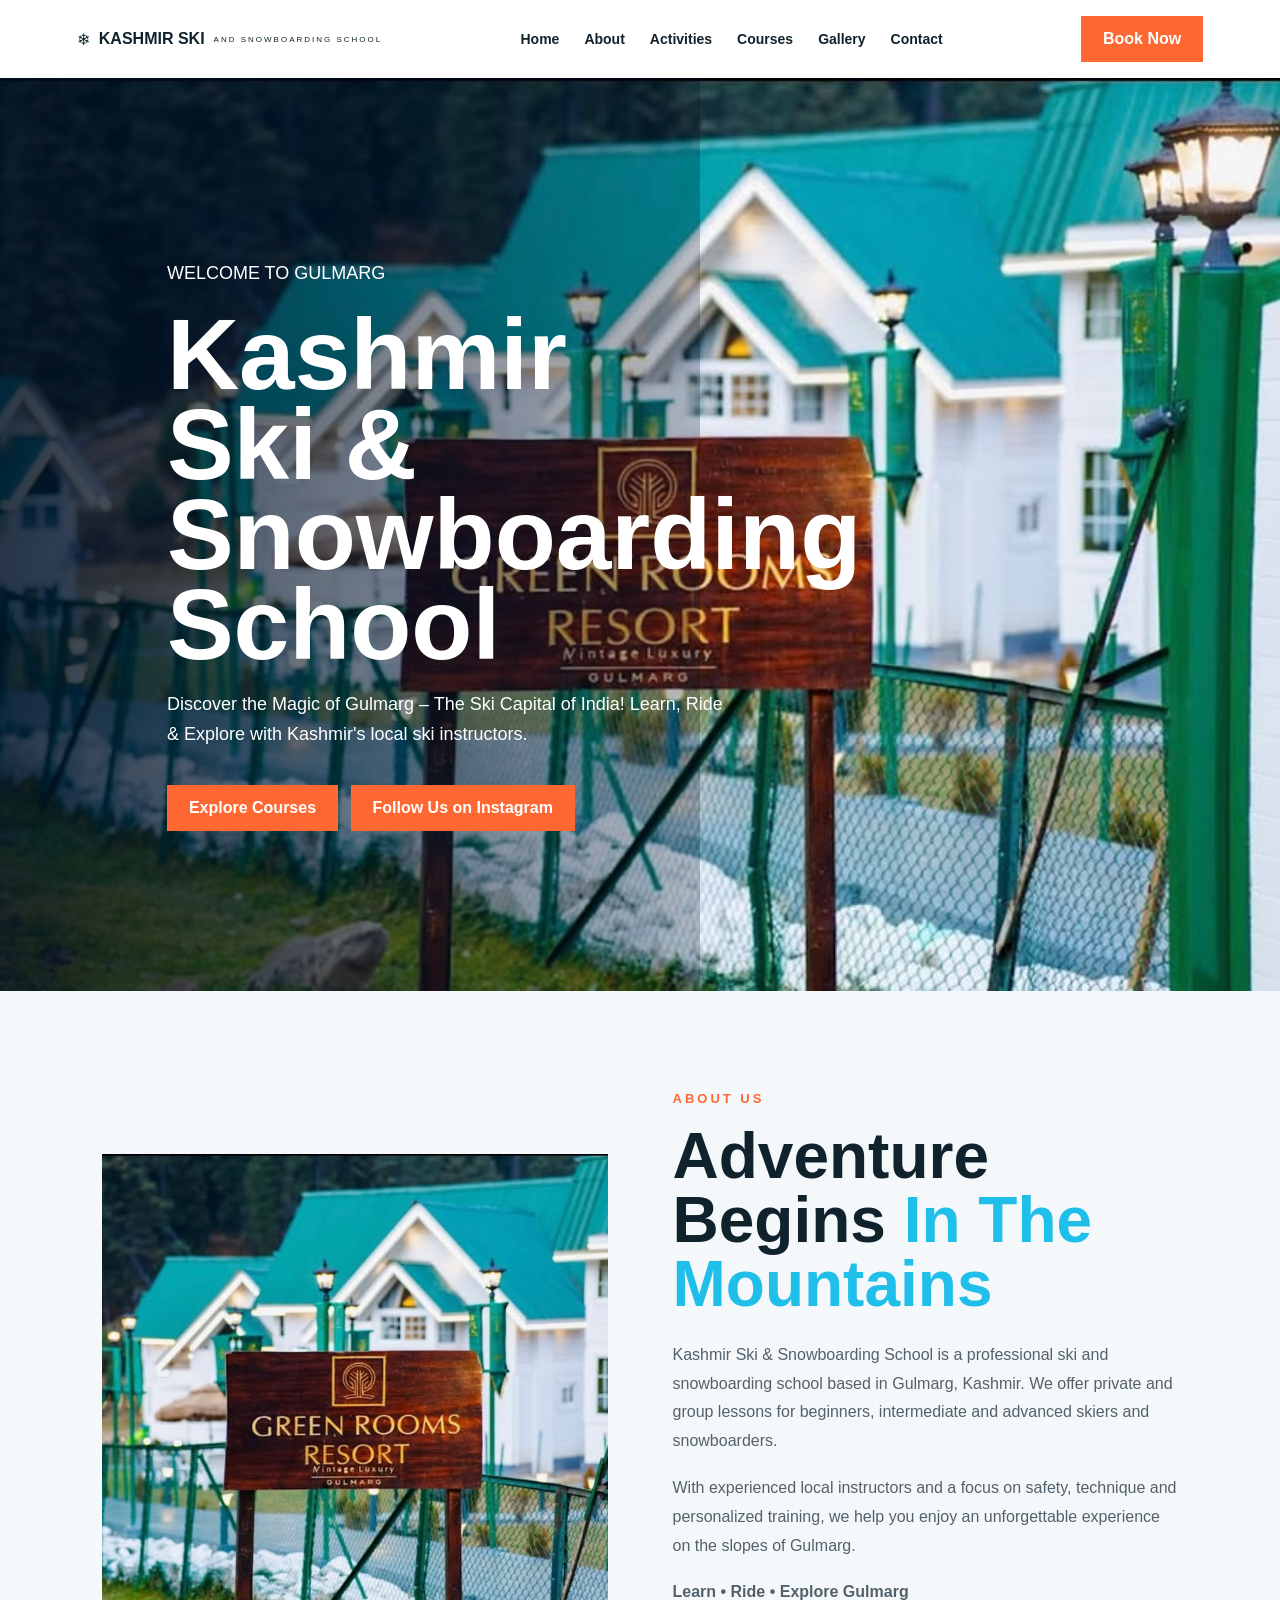
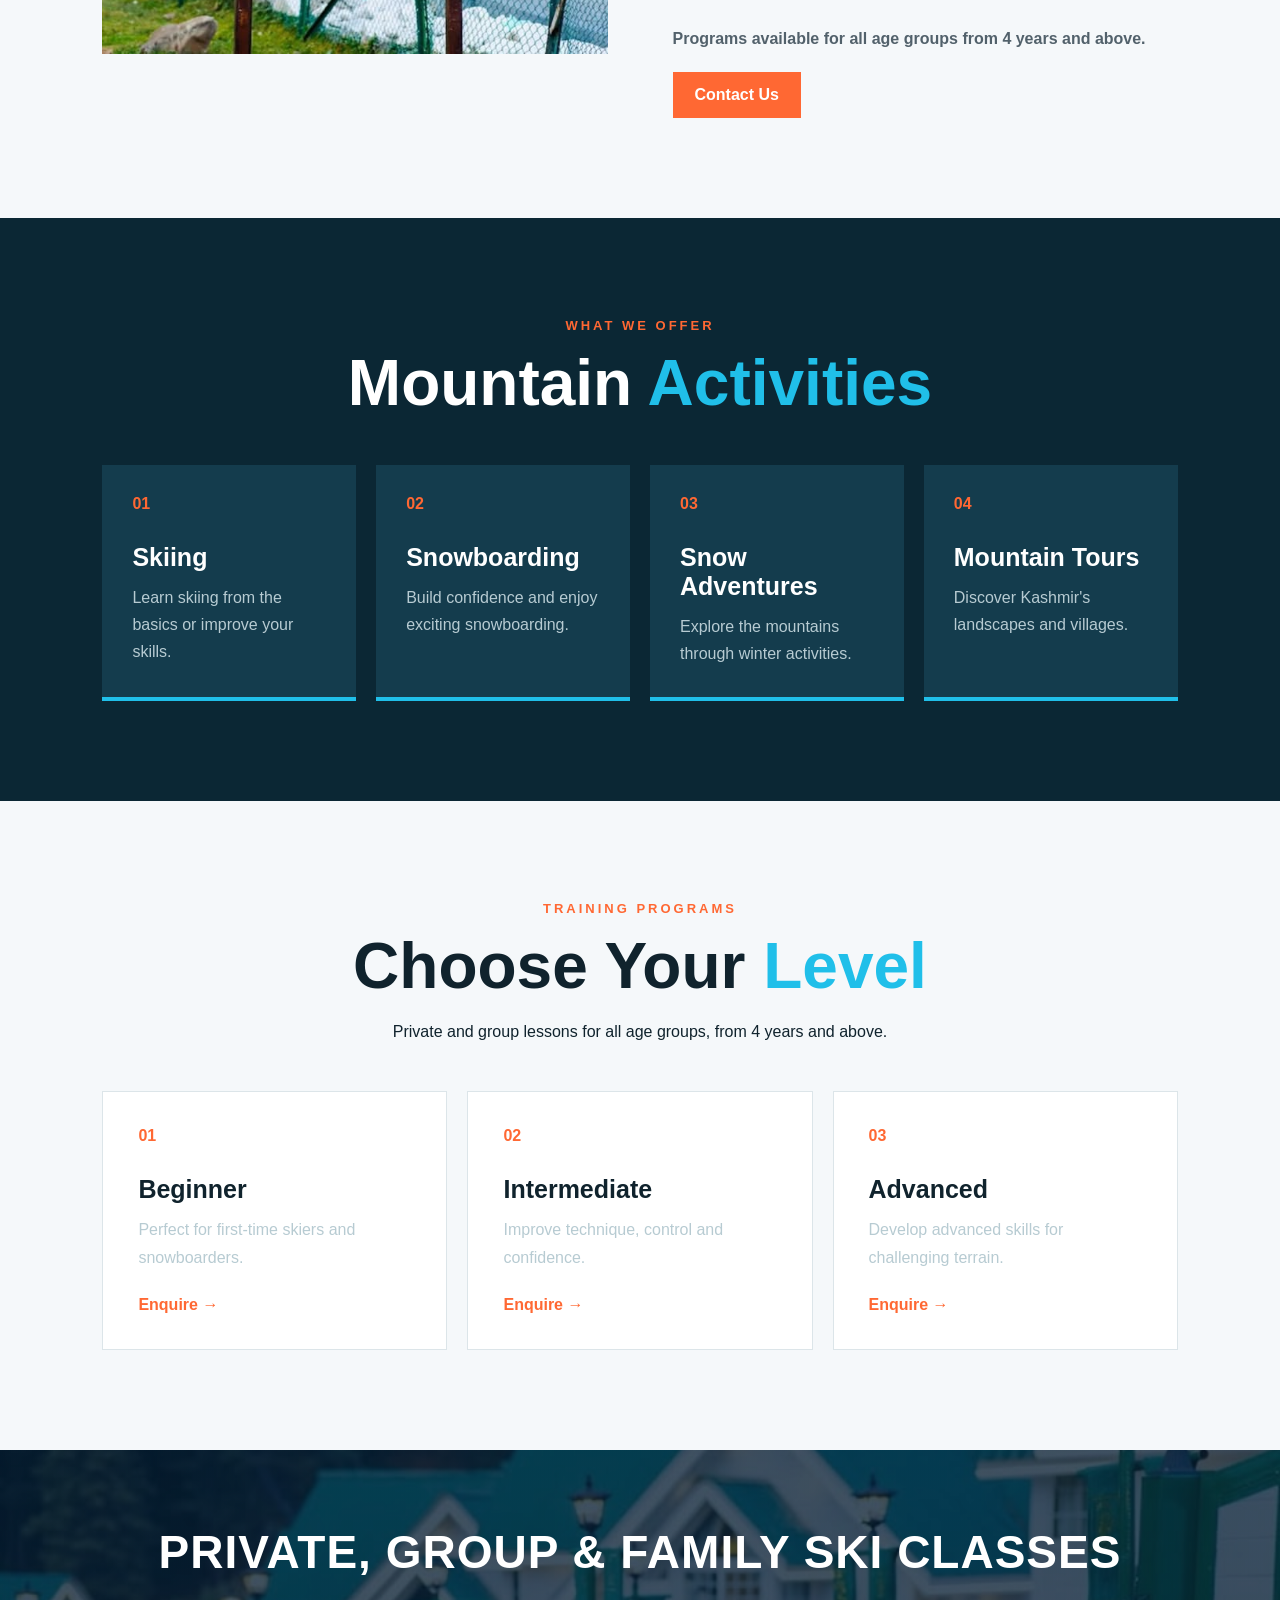
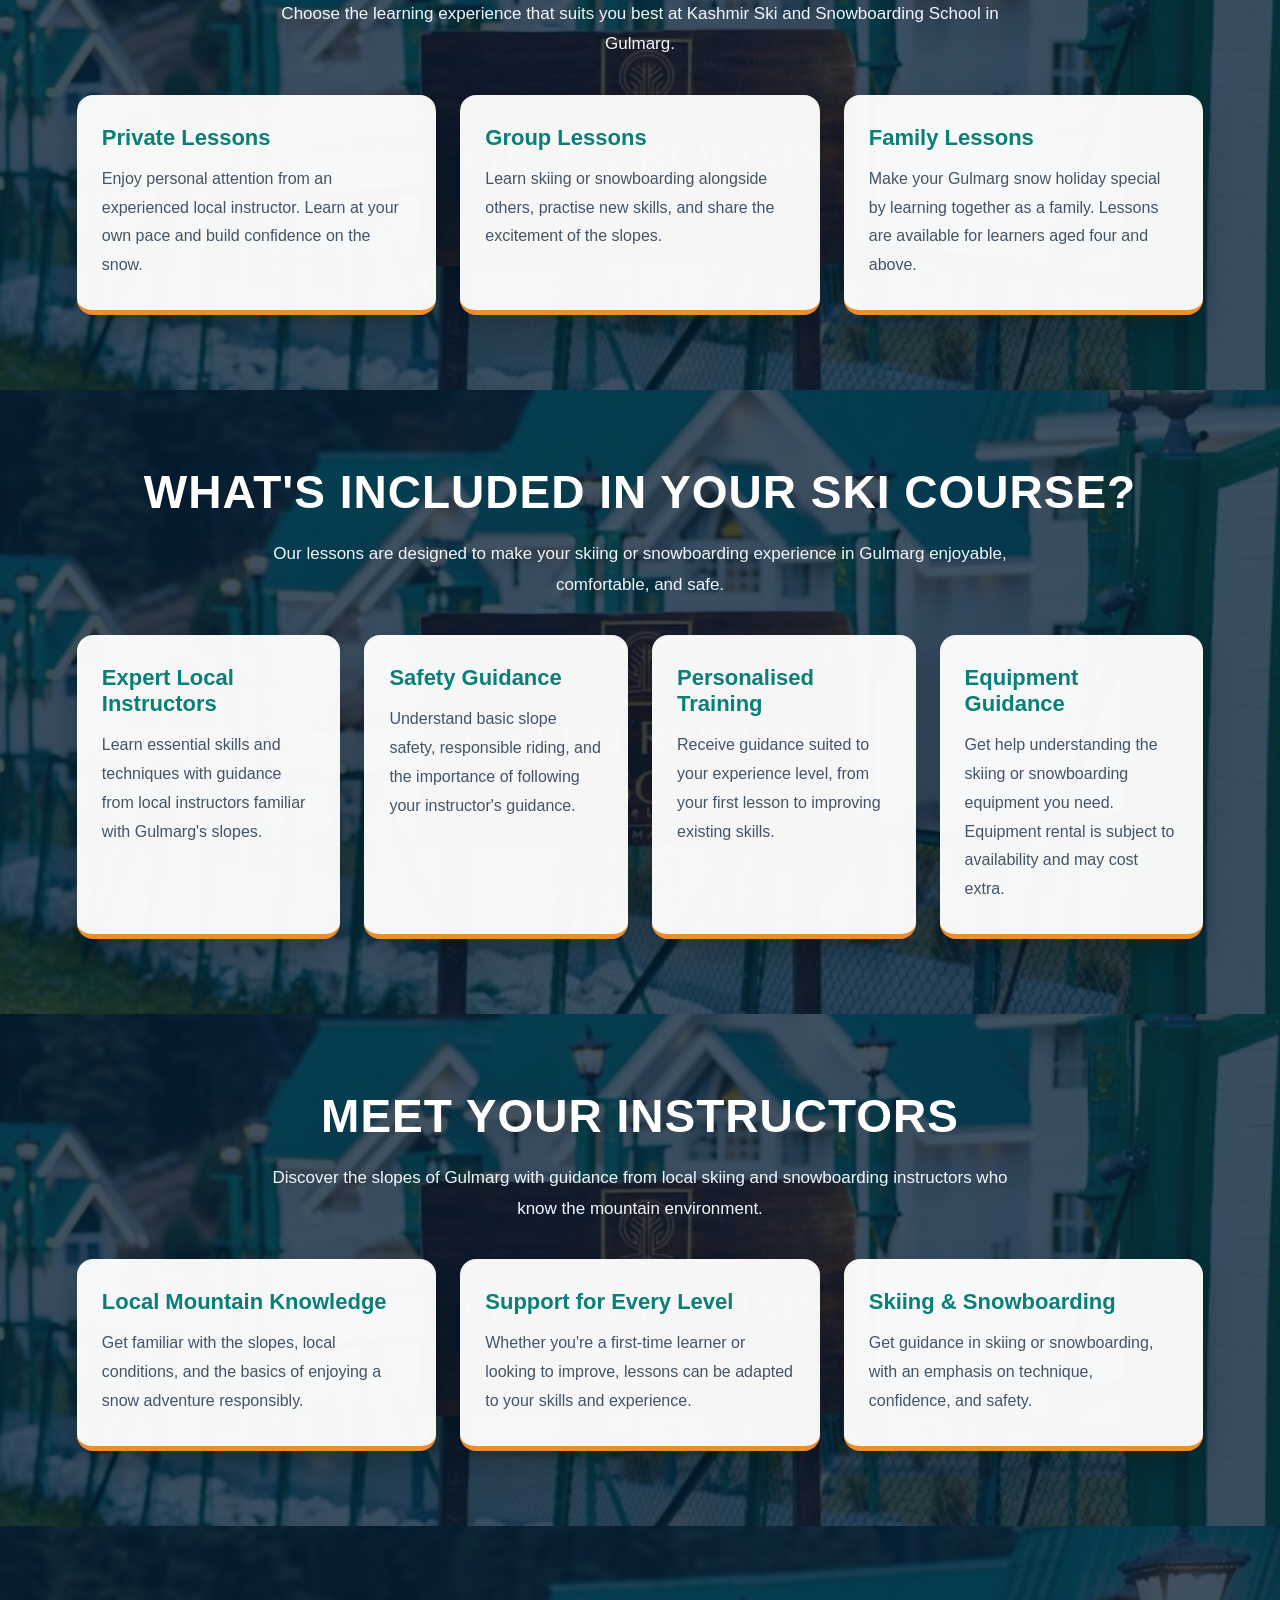
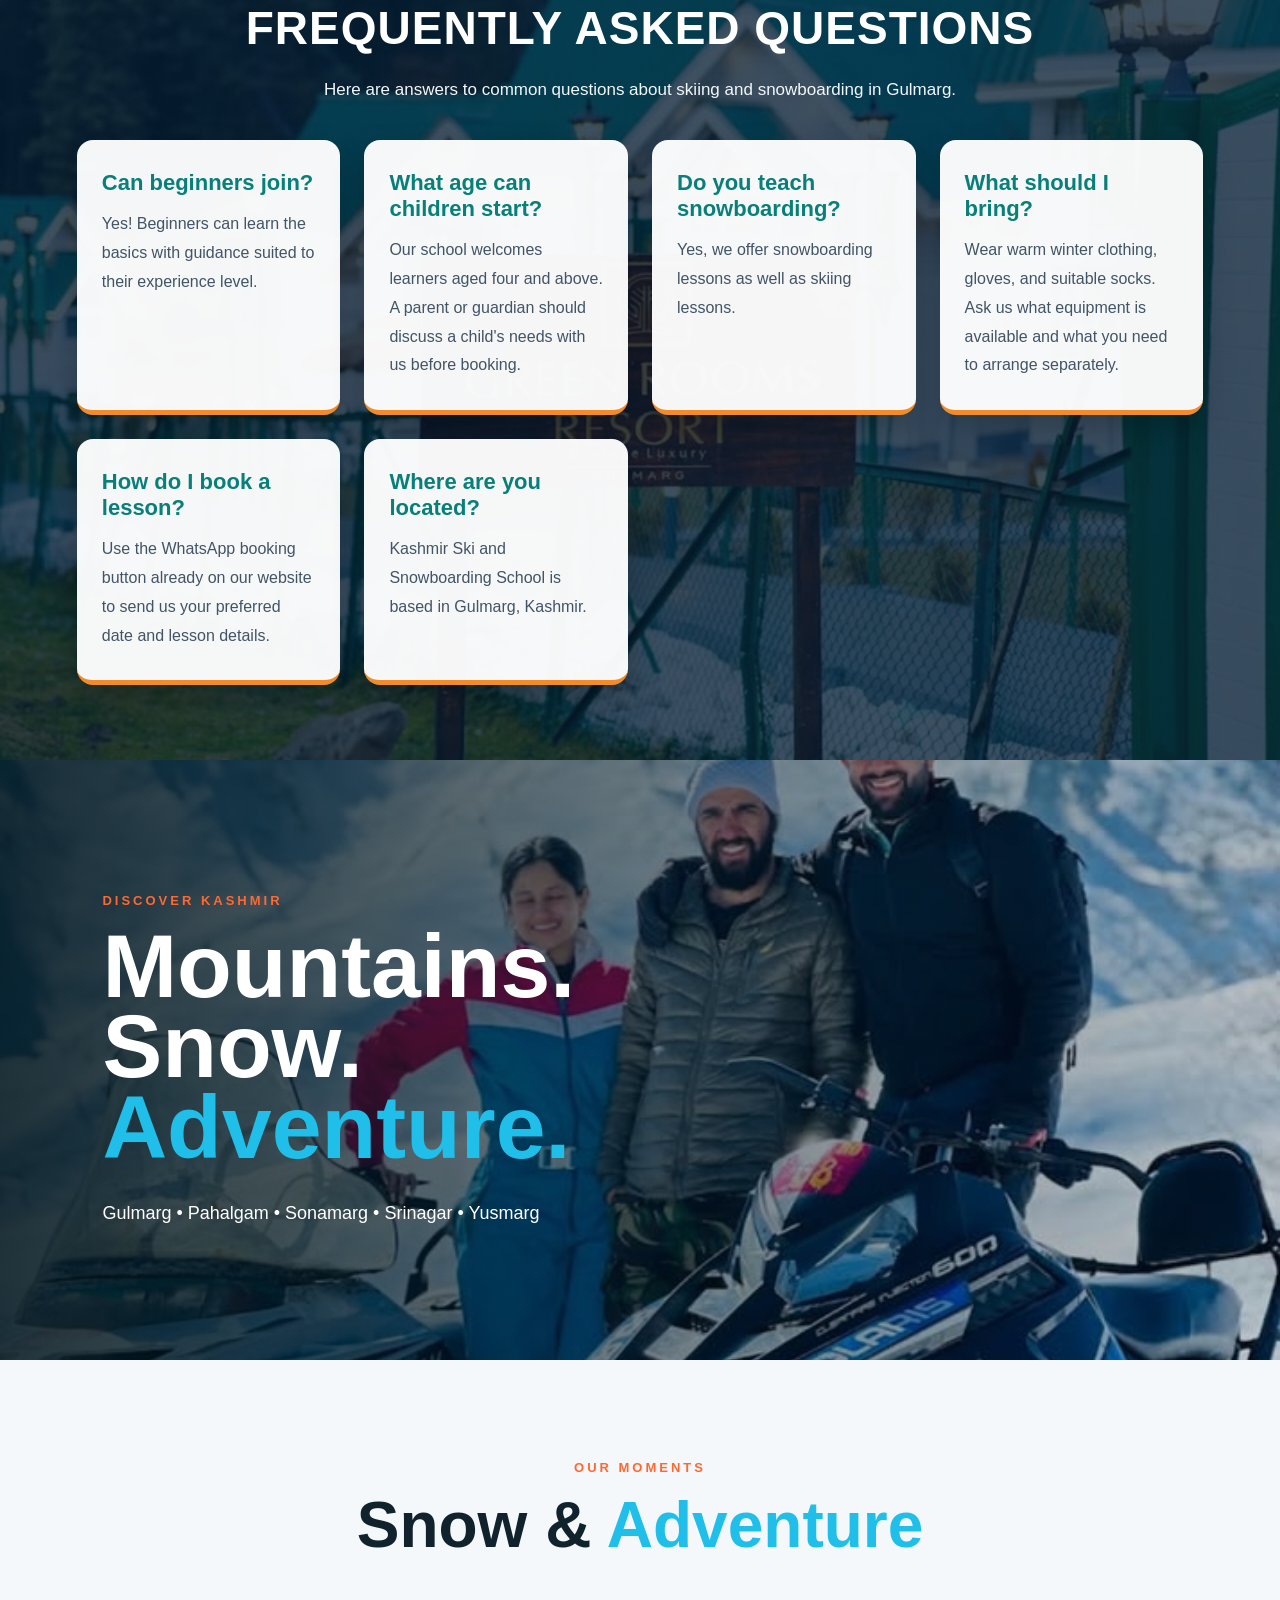
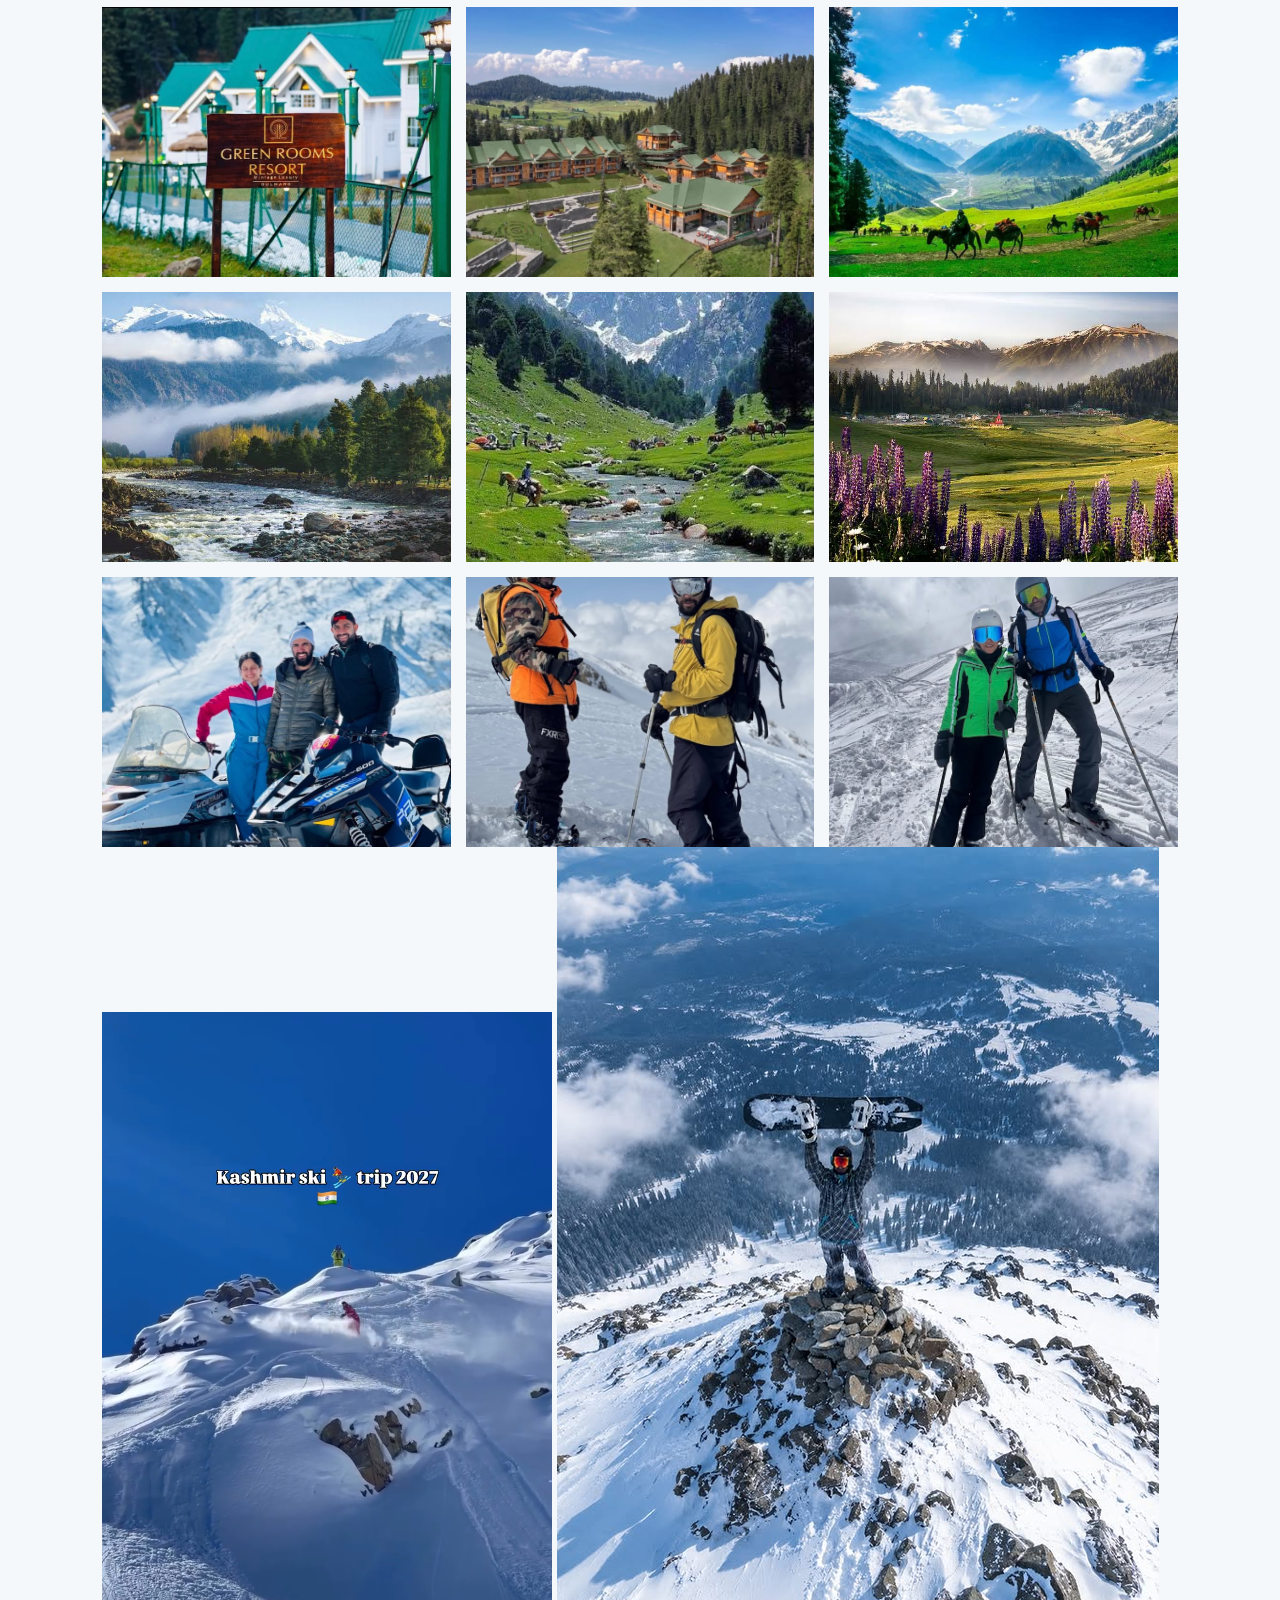
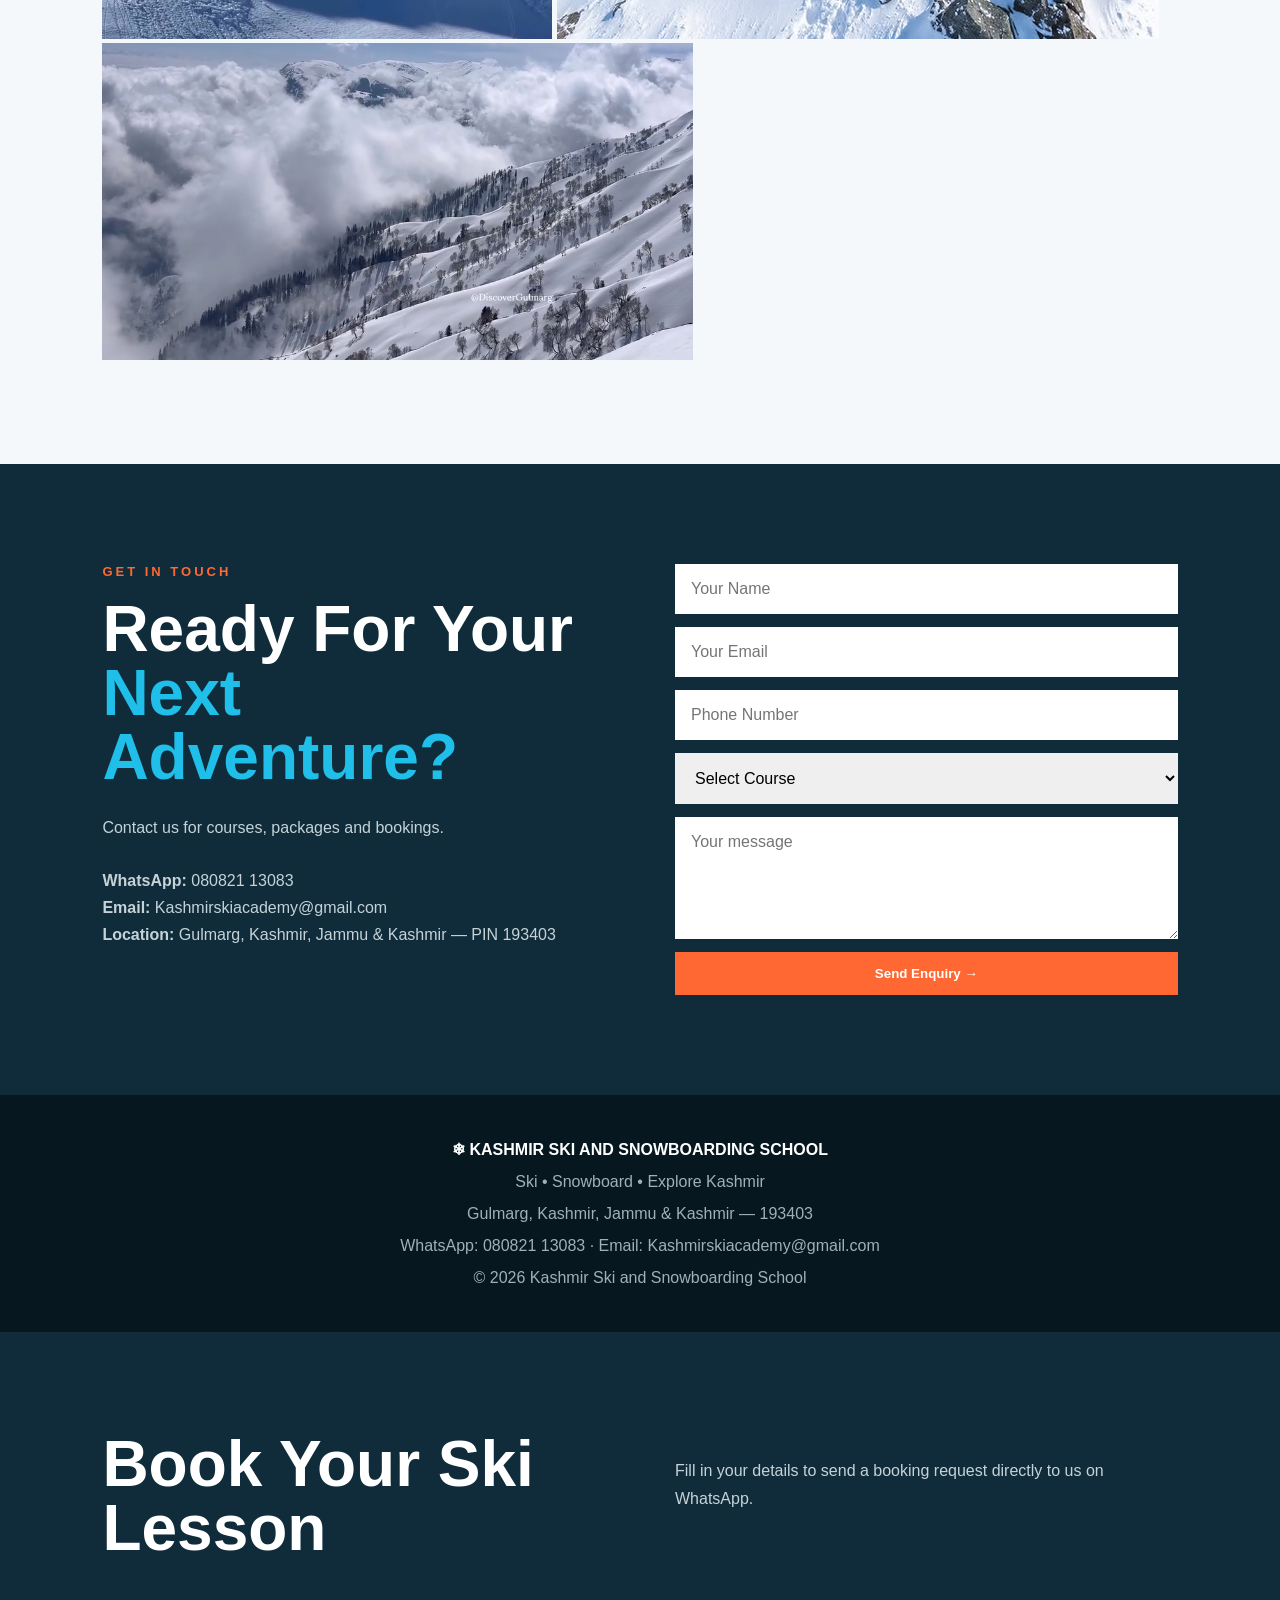
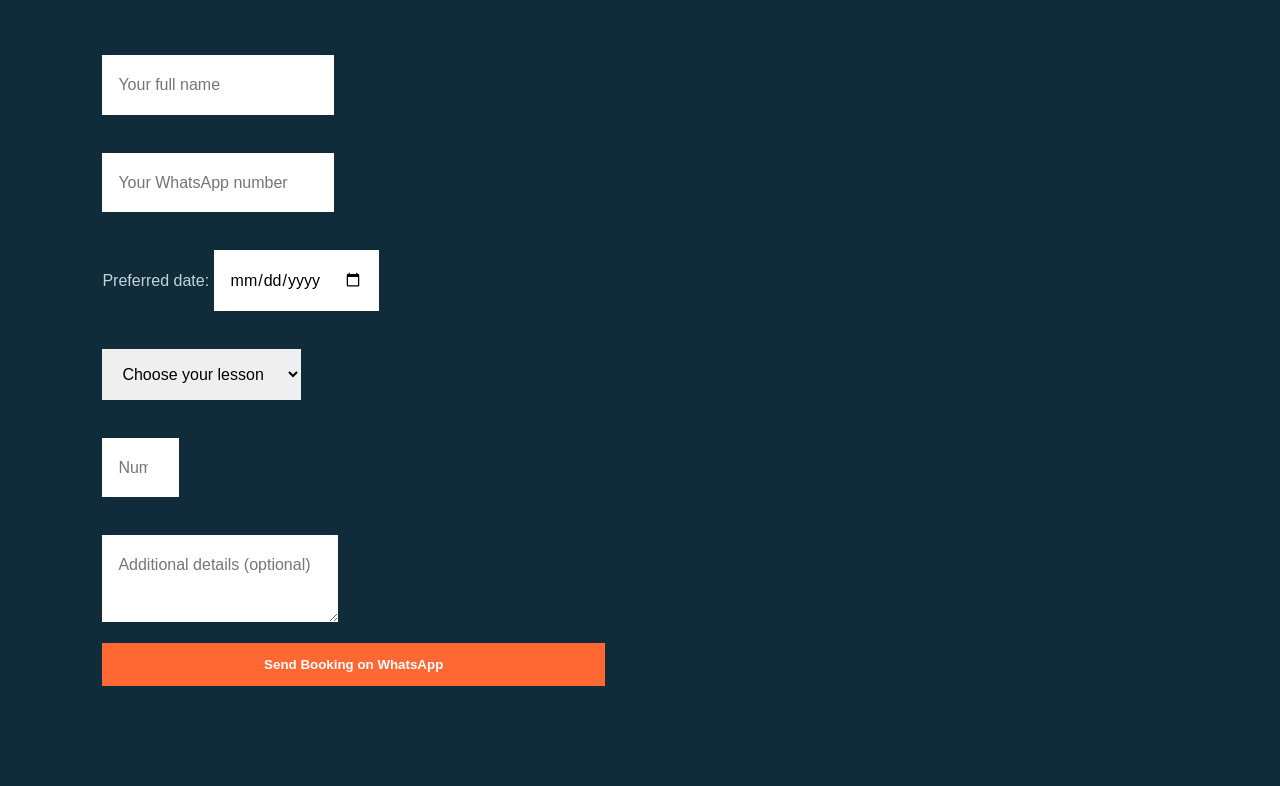
==== commit b934e1e3: "Update index.html" ====
--- a/index.html
+++ b/index.html
@@ -16,12 +16,12 @@
   <div class="hero-overlay"></div>
 
   <div class="hero-content">
-    <p>WELCOME TO KASHMIR</p>
-    <h1>SKI THE <span>PARADISE</span></h1>
+    <p class="hero-welcome">WELCOME TO GULMARG</p>
+    <h1>Kashmir Ski &amp; Snowboarding School</h1>
     <p>
-      Skiing and snowboarding lessons in beautiful Gulmarg,
-      Kashmir. Learn with us from age 4 and above.
-    </p>
+  Discover the Magic of Gulmarg – The Ski Capital of India!
+  Learn, Ride & Explore with Kashmir's local ski instructors.
+</p>
 
     <a class="btn" href="#courses">Explore Courses</a>
 
--- a/style.css
+++ b/style.css
@@ -106,3 +106,71 @@
     padding: 20px;
   }
 }
+
+/* Premium ski-school information sections */
+.info-section {
+  padding: 75px 6%;
+  background:
+    linear-gradient(rgba(5, 28, 49, 0.76), rgba(5, 28, 49, 0.76)),
+    url("assets/gallery-1.png") center/cover no-repeat;
+  color: #ffffff;
+}
+
+.info-section h2 {
+  color: #ffffff;
+  font-size: clamp(30px, 4vw, 46px);
+  font-weight: 900;
+  text-align: center;
+  text-transform: uppercase;
+  letter-spacing: 1px;
+  margin-bottom: 20px;
+}
+
+.info-section > .container > p {
+  max-width: 760px;
+  margin: 0 auto 35px;
+  text-align: center;
+  color: #f1f7fb;
+  font-size: 17px;
+  line-height: 1.8;
+}
+
+.info-section .course-grid {
+  display: grid;
+  grid-template-columns: repeat(auto-fit, minmax(230px, 1fr));
+  gap: 24px;
+}
+
+.info-section .course-card {
+  background: rgba(255, 255, 255, 0.96);
+  color: #18344c;
+  padding: 30px 25px;
+  border-radius: 16px;
+  border-bottom: 5px solid #f28c28;
+  box-shadow: 0 12px 30px rgba(0, 0, 0, 0.22);
+  transition: transform 0.25s ease, box-shadow 0.25s ease;
+}
+
+.info-section .course-card:hover {
+  transform: translateY(-7px);
+  box-shadow: 0 18px 38px rgba(0, 0, 0, 0.3);
+}
+
+.info-section .course-card h3 {
+  color: #087f78;
+  font-size: 22px;
+  font-weight: 850;
+  margin-bottom: 14px;
+}
+
+.info-section .course-card p {
+  color: #425466;
+  font-size: 16px;
+  line-height: 1.8;
+}
+
+@media (max-width: 600px) {
+  .info-section {
+    padding: 48px 5%;
+  }
+}
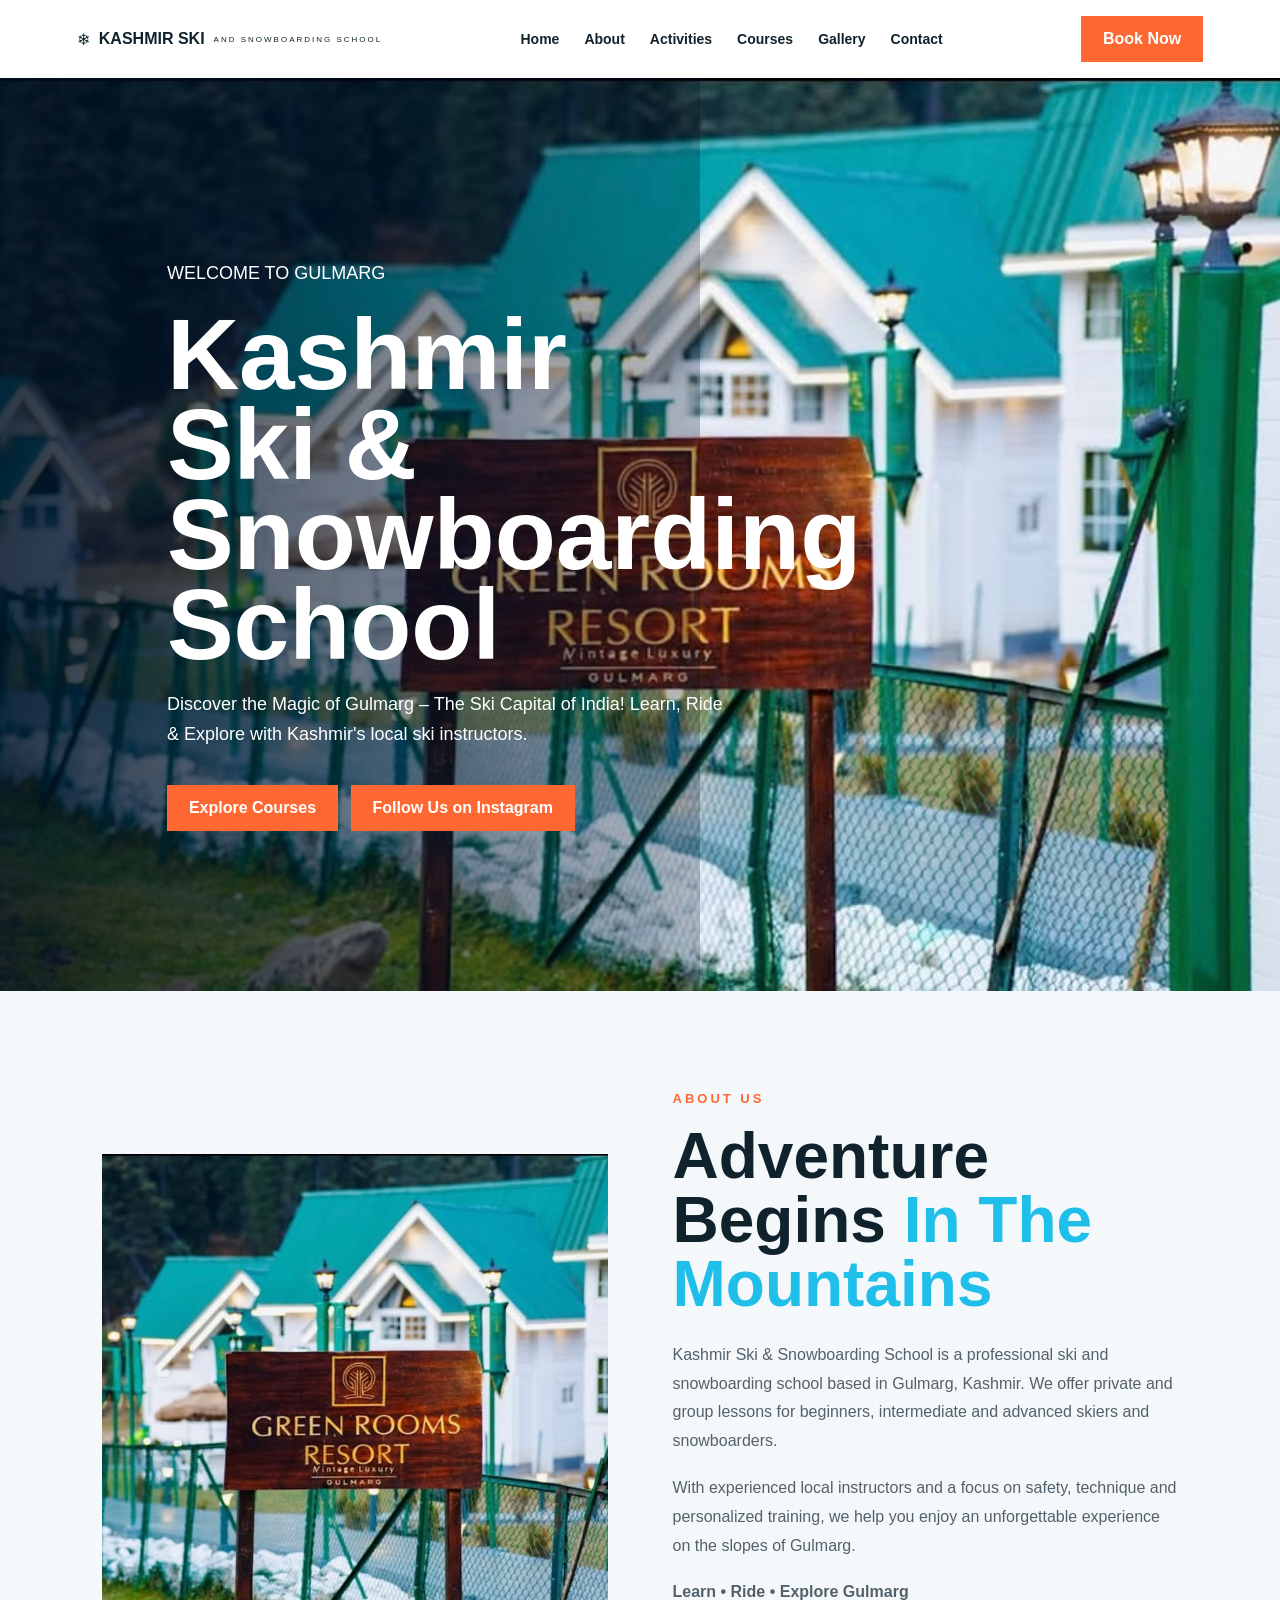
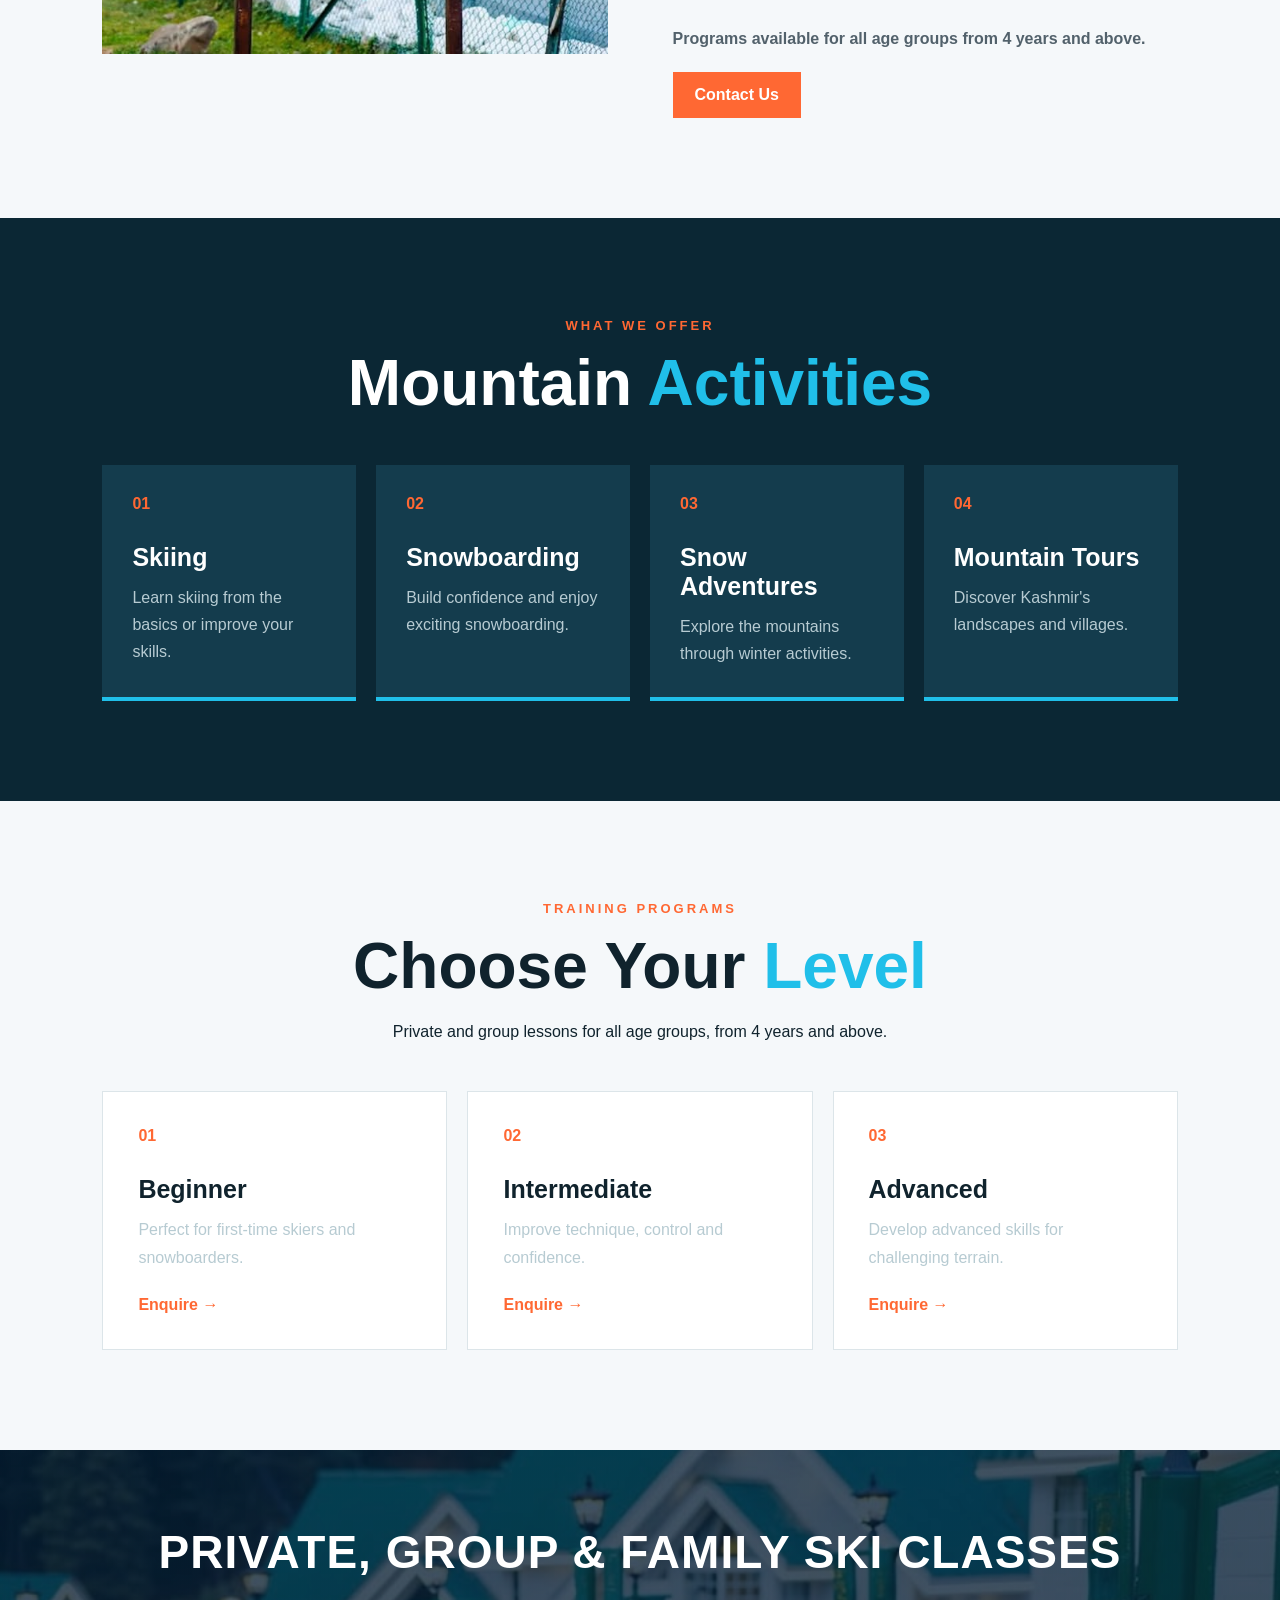
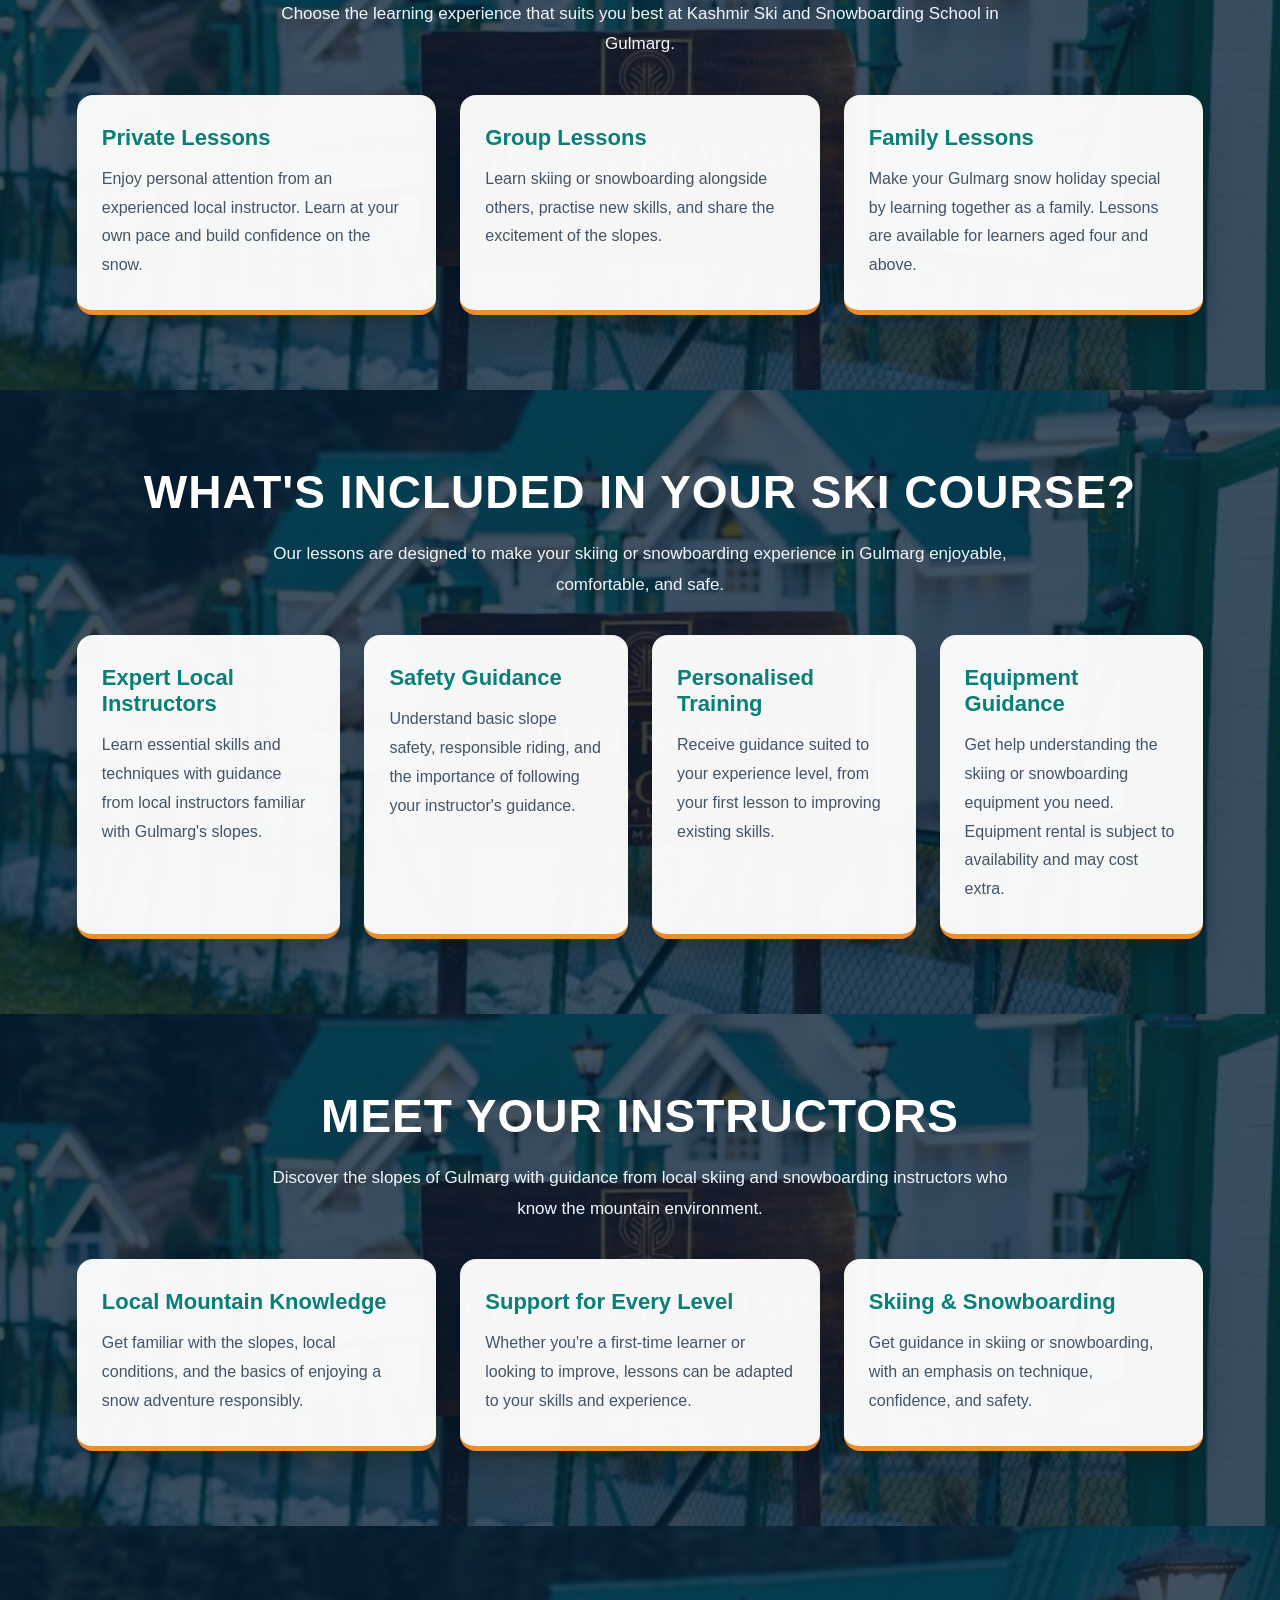
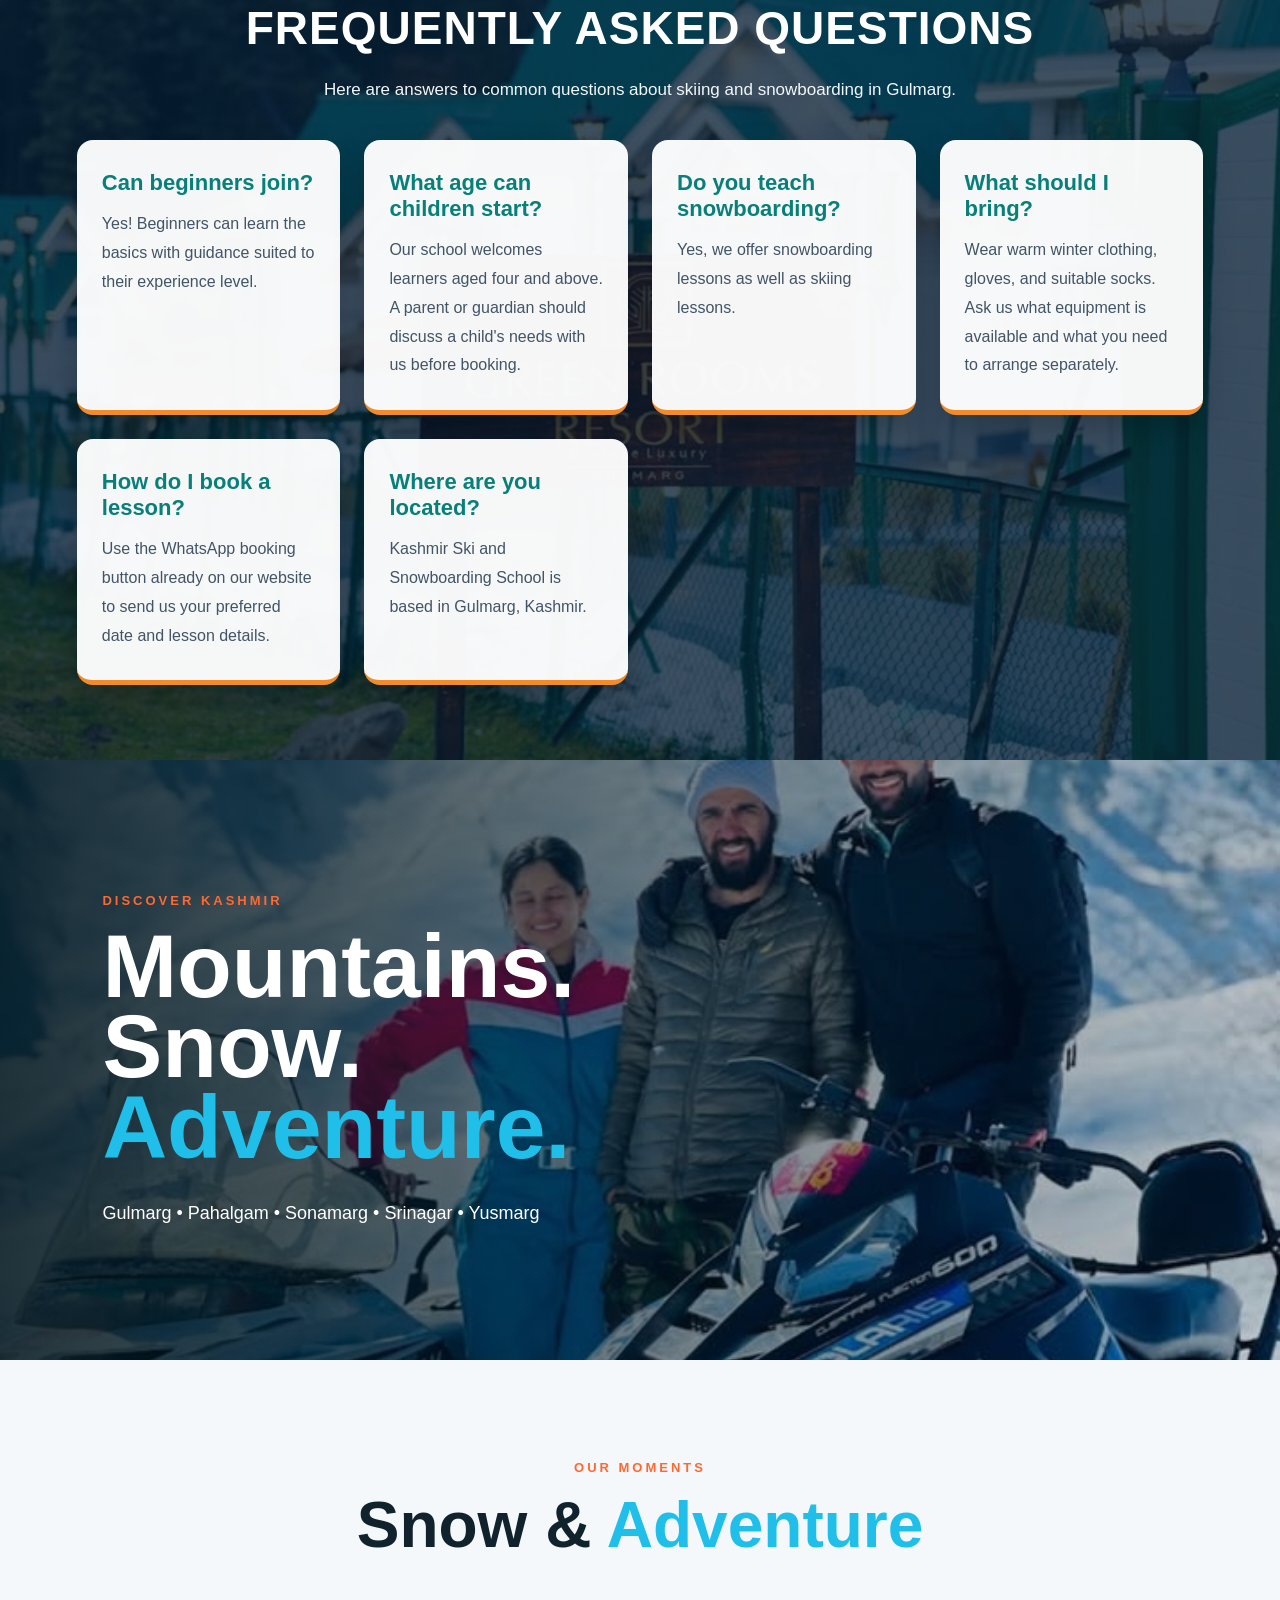
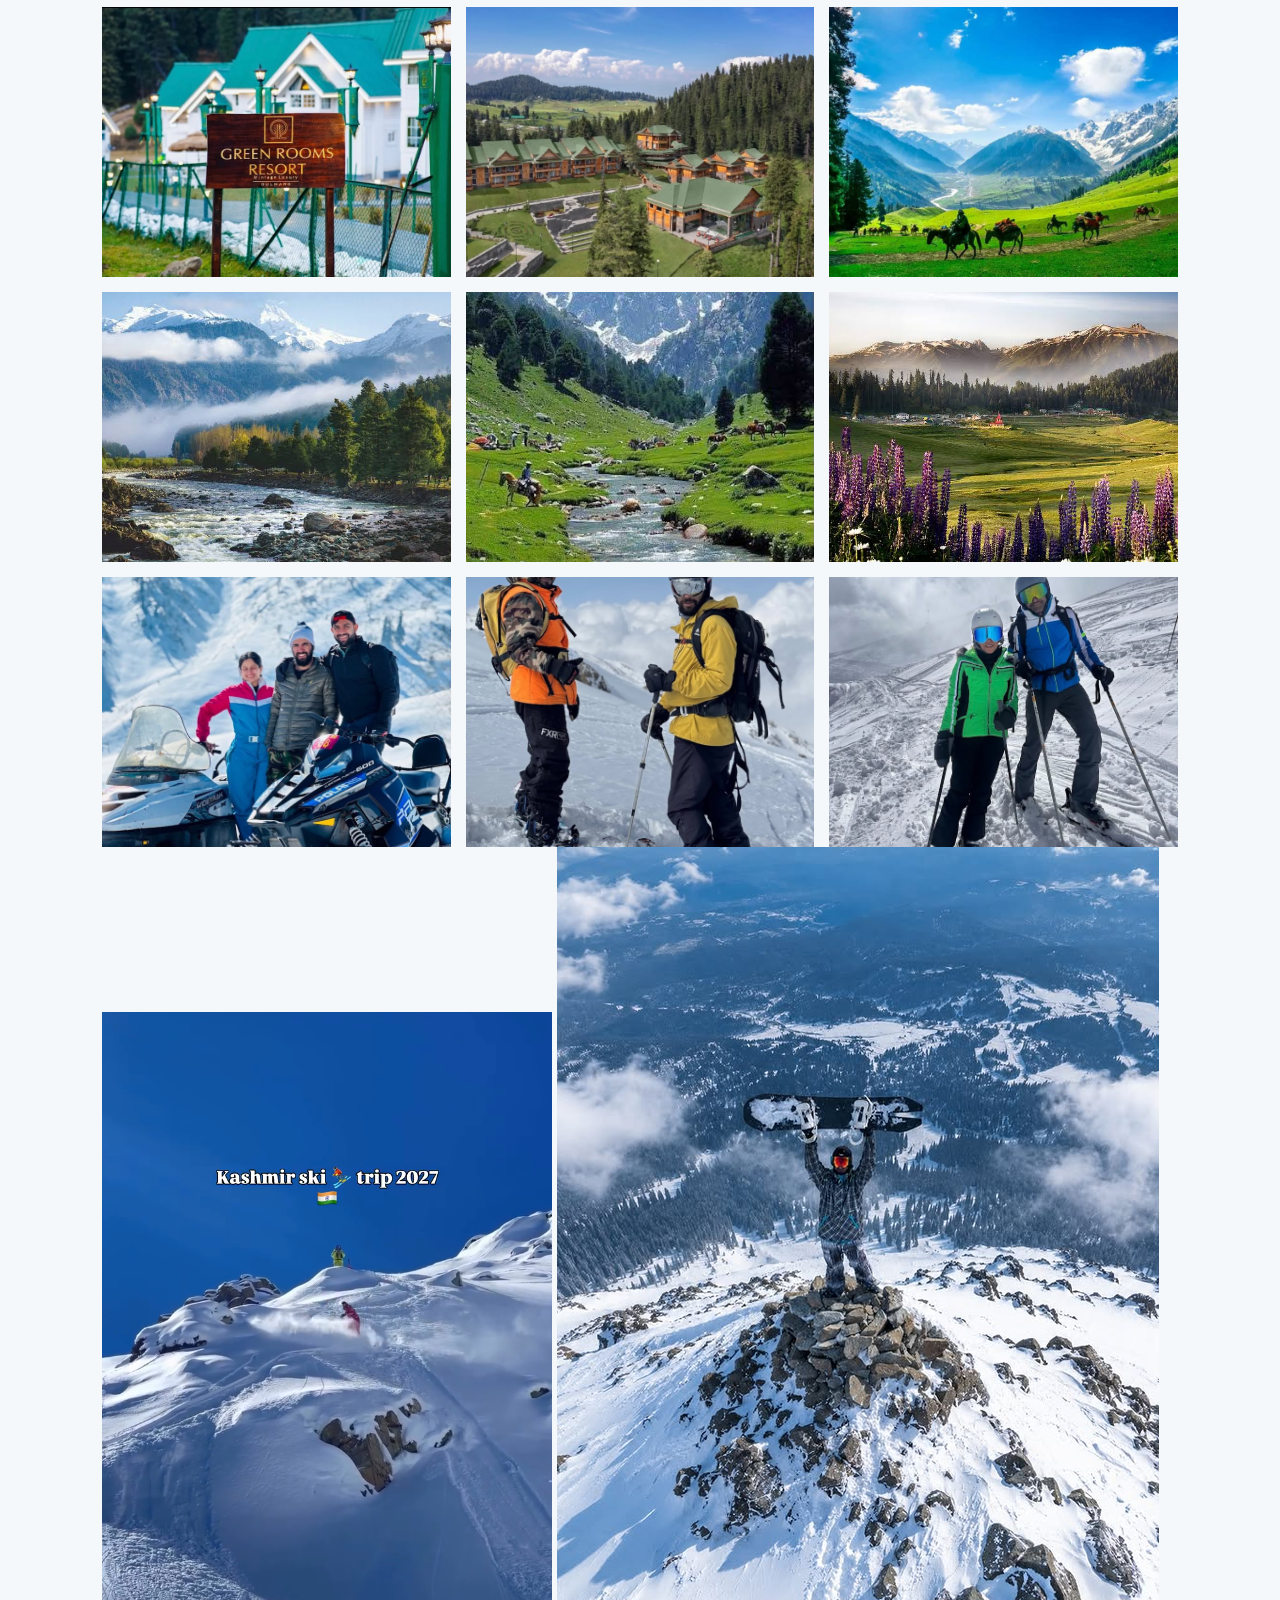
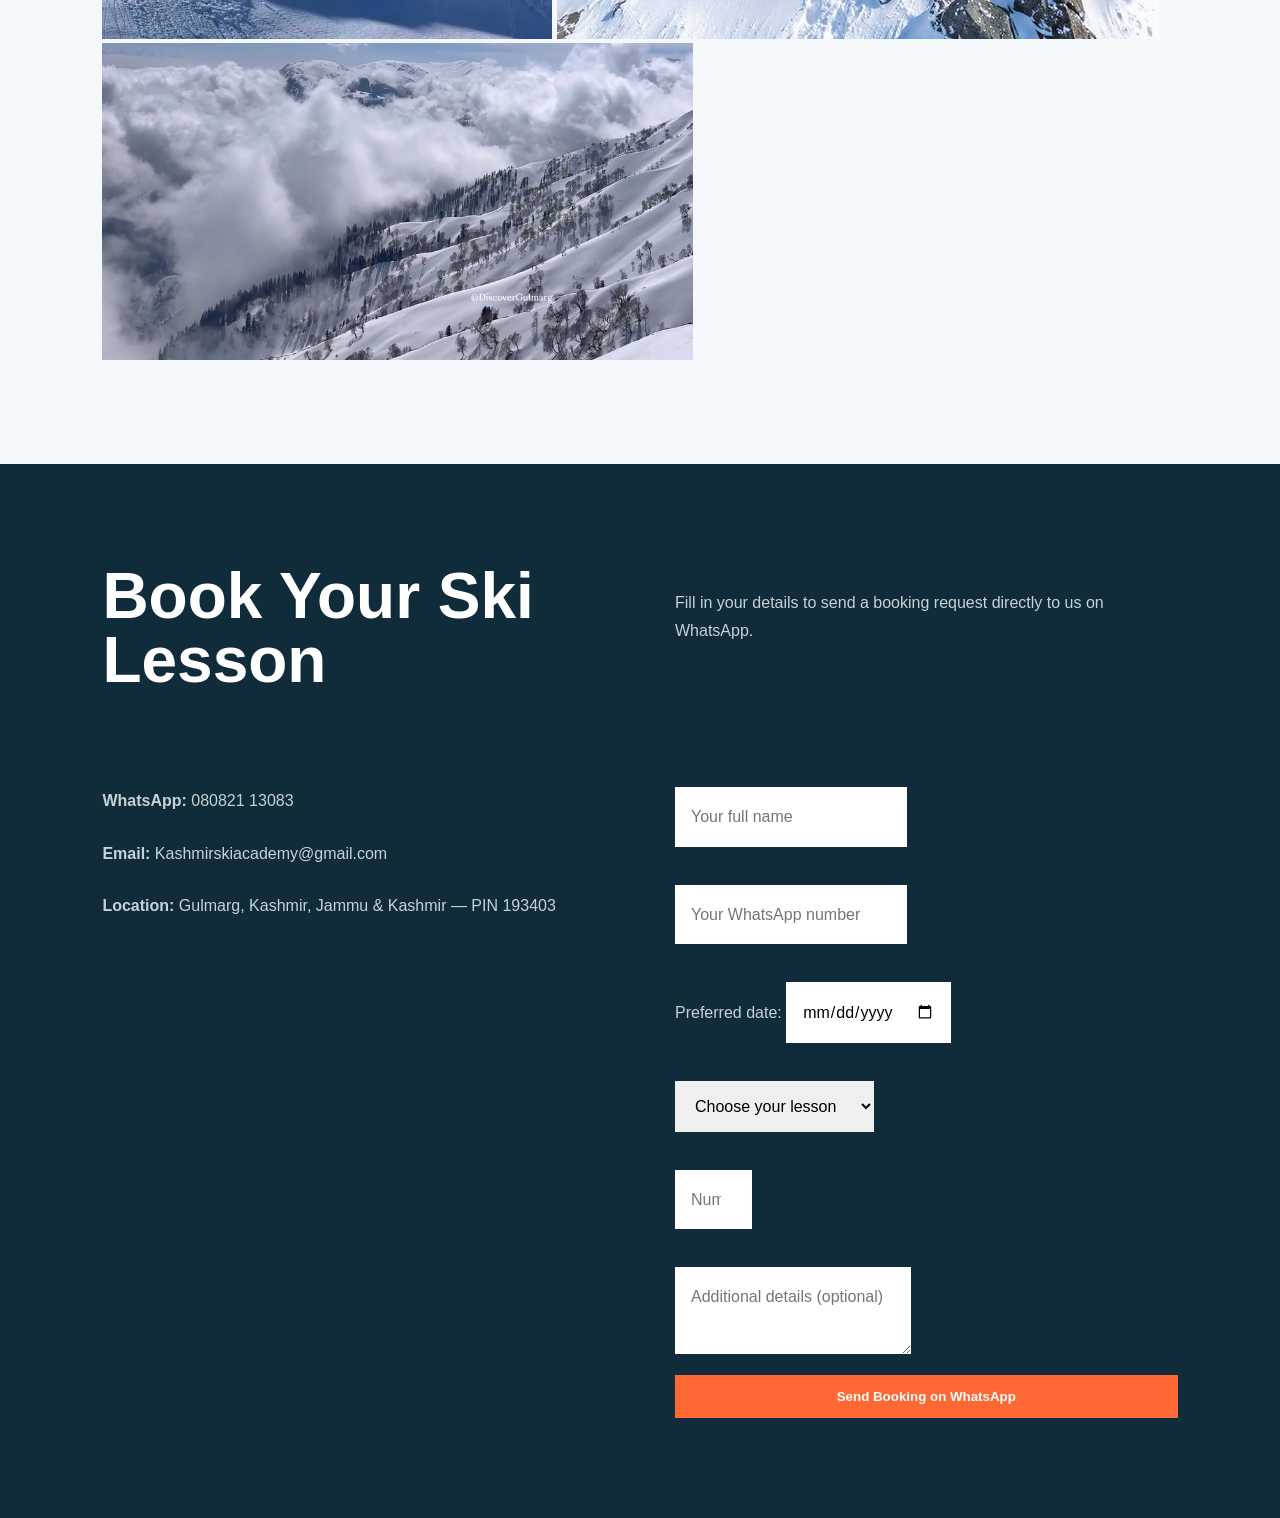
==== commit 87199aef: "Update index.html" ====
--- a/index.html
+++ b/index.html
@@ -153,11 +153,16 @@
 <img src="assets/skiing-action-1.png" alt="Skiing on a snowy mountain">
 <img src="assets/snowboarding-gulmarg.png" alt="Snowboarding in Gulmarg">
 <img src="assets/winter-mountains.png" alt="Snowy mountain landscape">
-</section><section id="contact" class="contact"><div><p class="eyebrow">GET IN TOUCH</p><h2>Ready For Your <span>Next Adventure?</span></h2><p>Contact us for courses, packages and bookings.</p><p><strong>WhatsApp:</strong> 080821 13083<br><strong>Email:</strong> Kashmirskiacademy@gmail.com<br><strong>Location:</strong> Gulmarg, Kashmir, Jammu & Kashmir — PIN 193403</p></div><form id="form"><input required placeholder="Your Name"><input required type="email" placeholder="Your Email"><input placeholder="Phone Number"><select><option>Select Course</option><option>Beginner Skiing</option><option>Intermediate Skiing</option><option>Advanced Skiing</option><option>Snowboarding</option></select><textarea rows="5" placeholder="Your message"></textarea><button>Send Enquiry →</button></form></section><footer><b>❄ KASHMIR SKI AND SNOWBOARDING SCHOOL</b><p>Ski • Snowboard • Explore Kashmir</p><p>Gulmarg, Kashmir, Jammu & Kashmir — 193403</p><p>WhatsApp: 080821 13083 · Email: Kashmirskiacademy@gmail.com</p><p>© 2026 Kashmir Ski and Snowboarding School</p></footer><script src="script.js"></script>
+</section>
 <!-- WHATSAPP BOOKING FORM -->
 <section id="booking" class="contact">
   <h2>Book Your Ski Lesson</h2>
   <p>Fill in your details to send a booking request directly to us on WhatsApp.</p>
+  <div class="booking-contact-details">
+  <p><strong>WhatsApp:</strong> 080821 13083</p>
+  <p><strong>Email:</strong> Kashmirskiacademy@gmail.com</p>
+  <p><strong>Location:</strong> Gulmarg, Kashmir, Jammu &amp; Kashmir — PIN 193403</p>
+</div>
 
   <form id="bookingForm">
     <p><input name="customerName" placeholder="Your full name" required></p>
